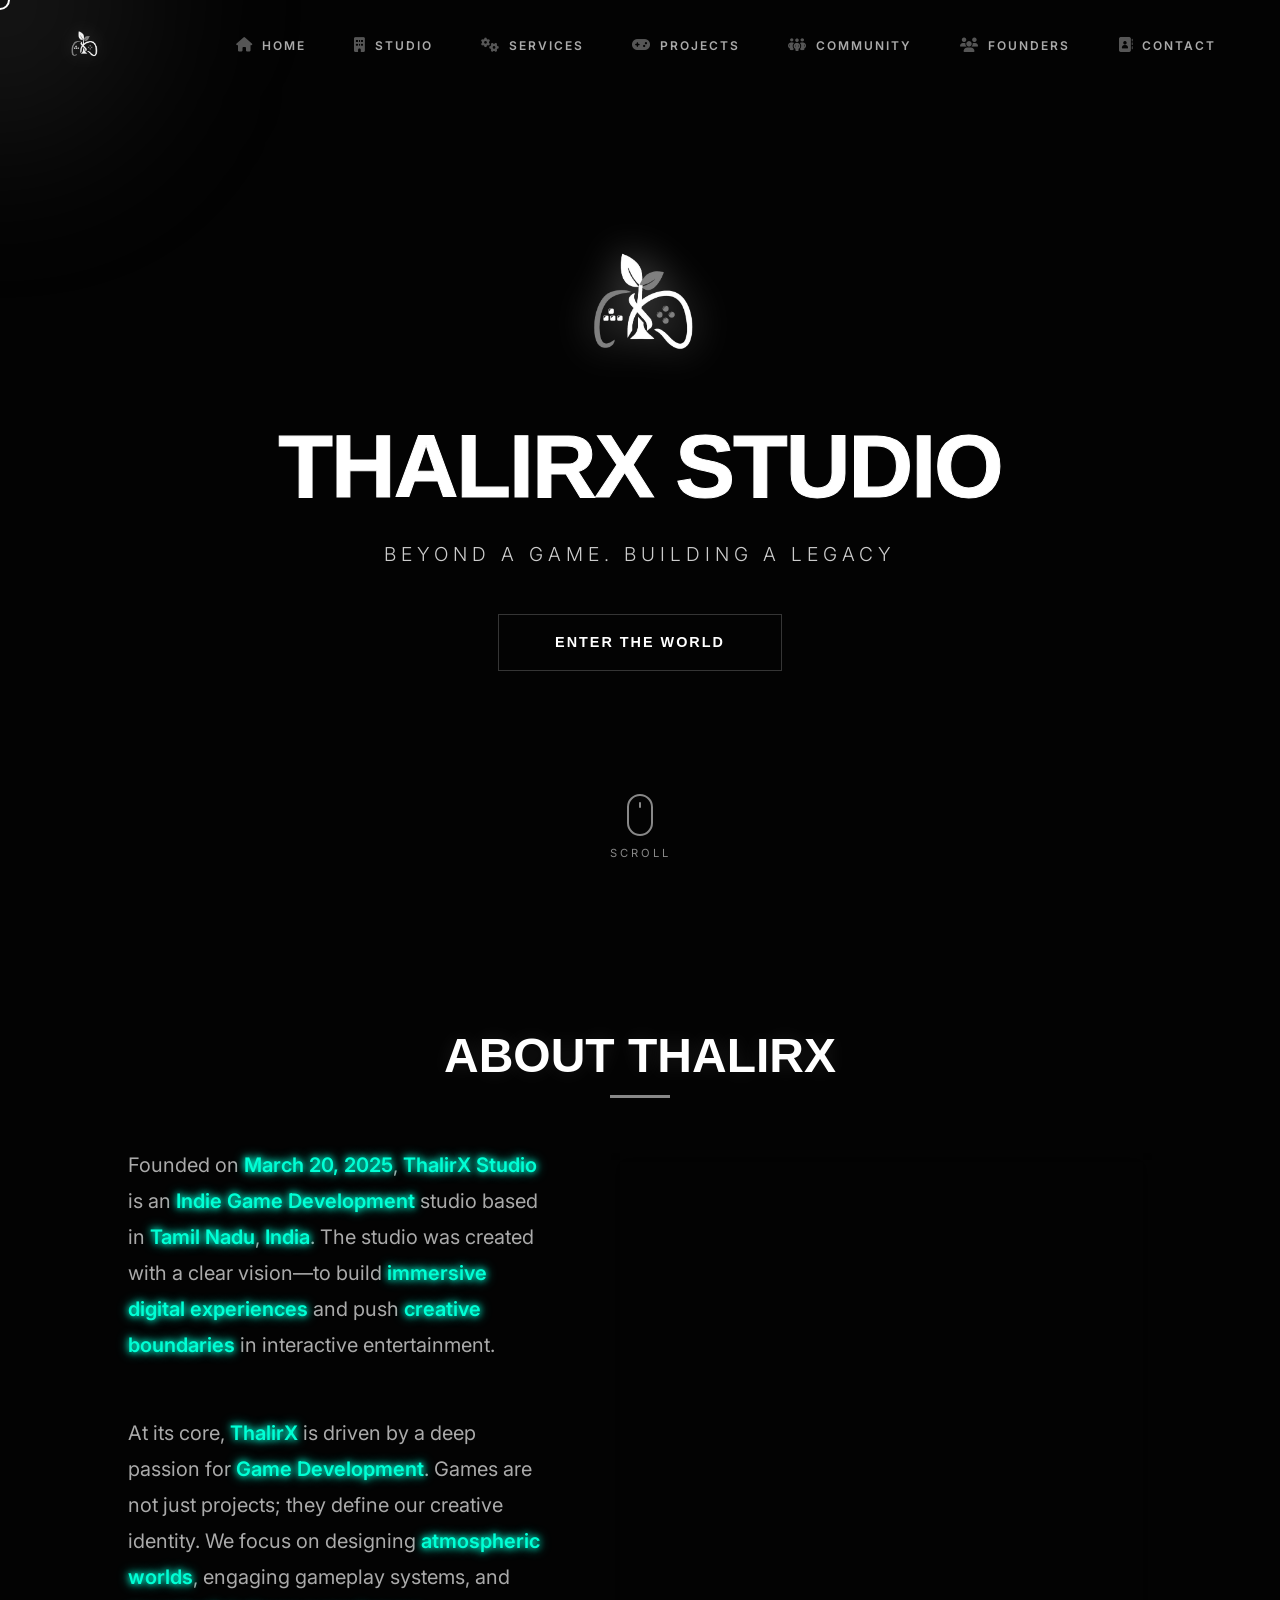
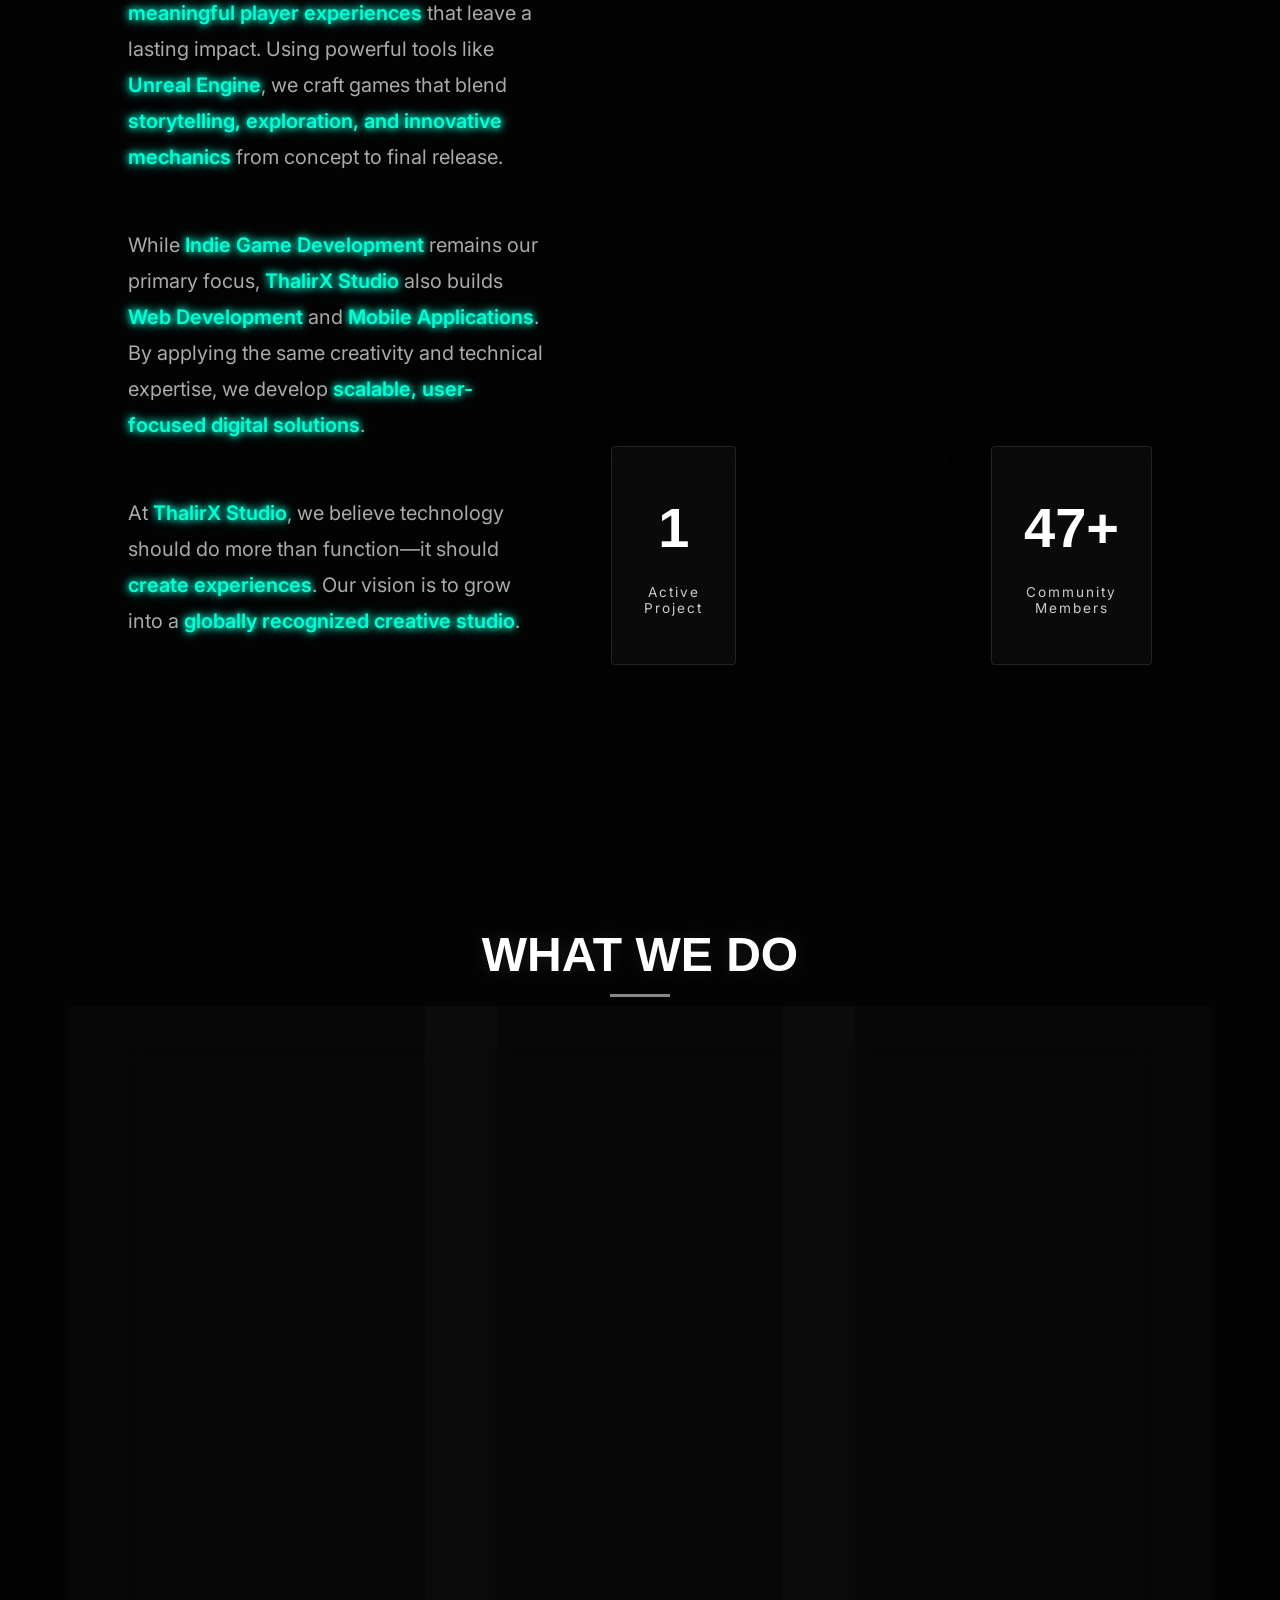
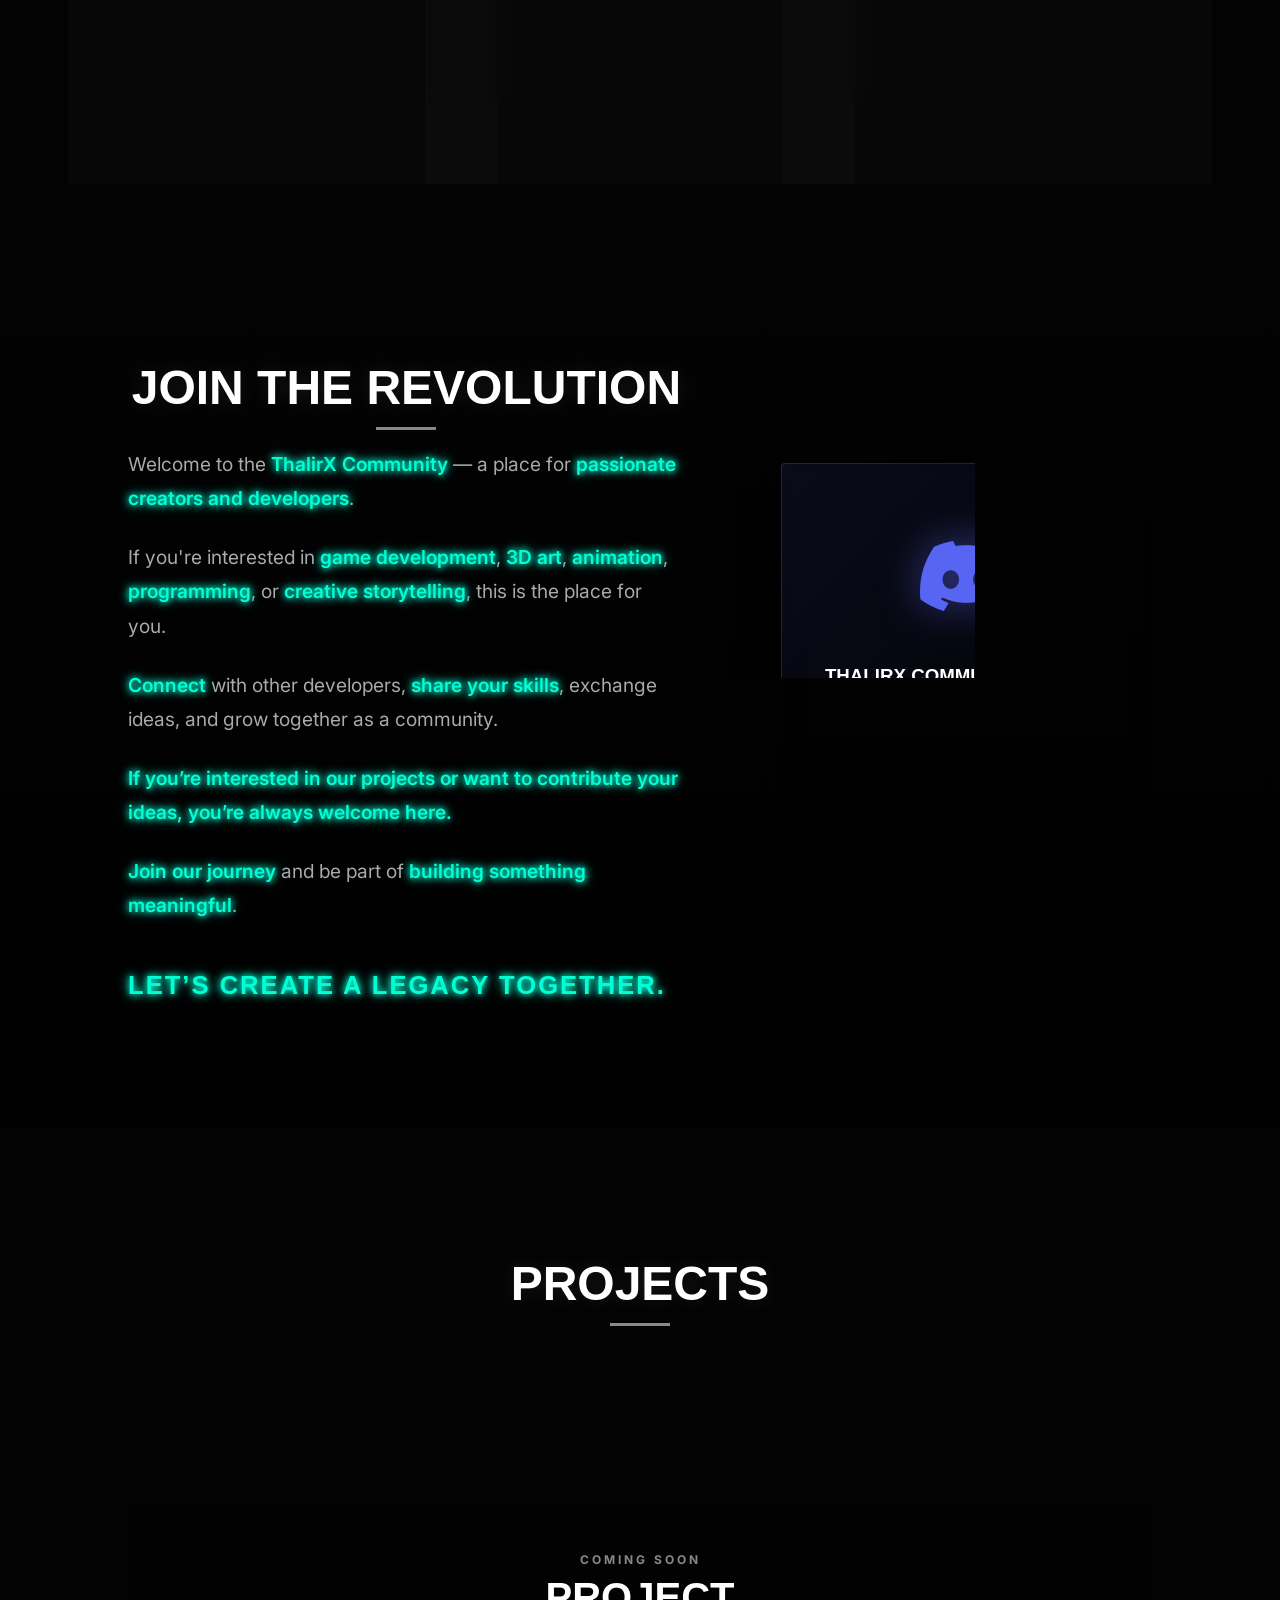
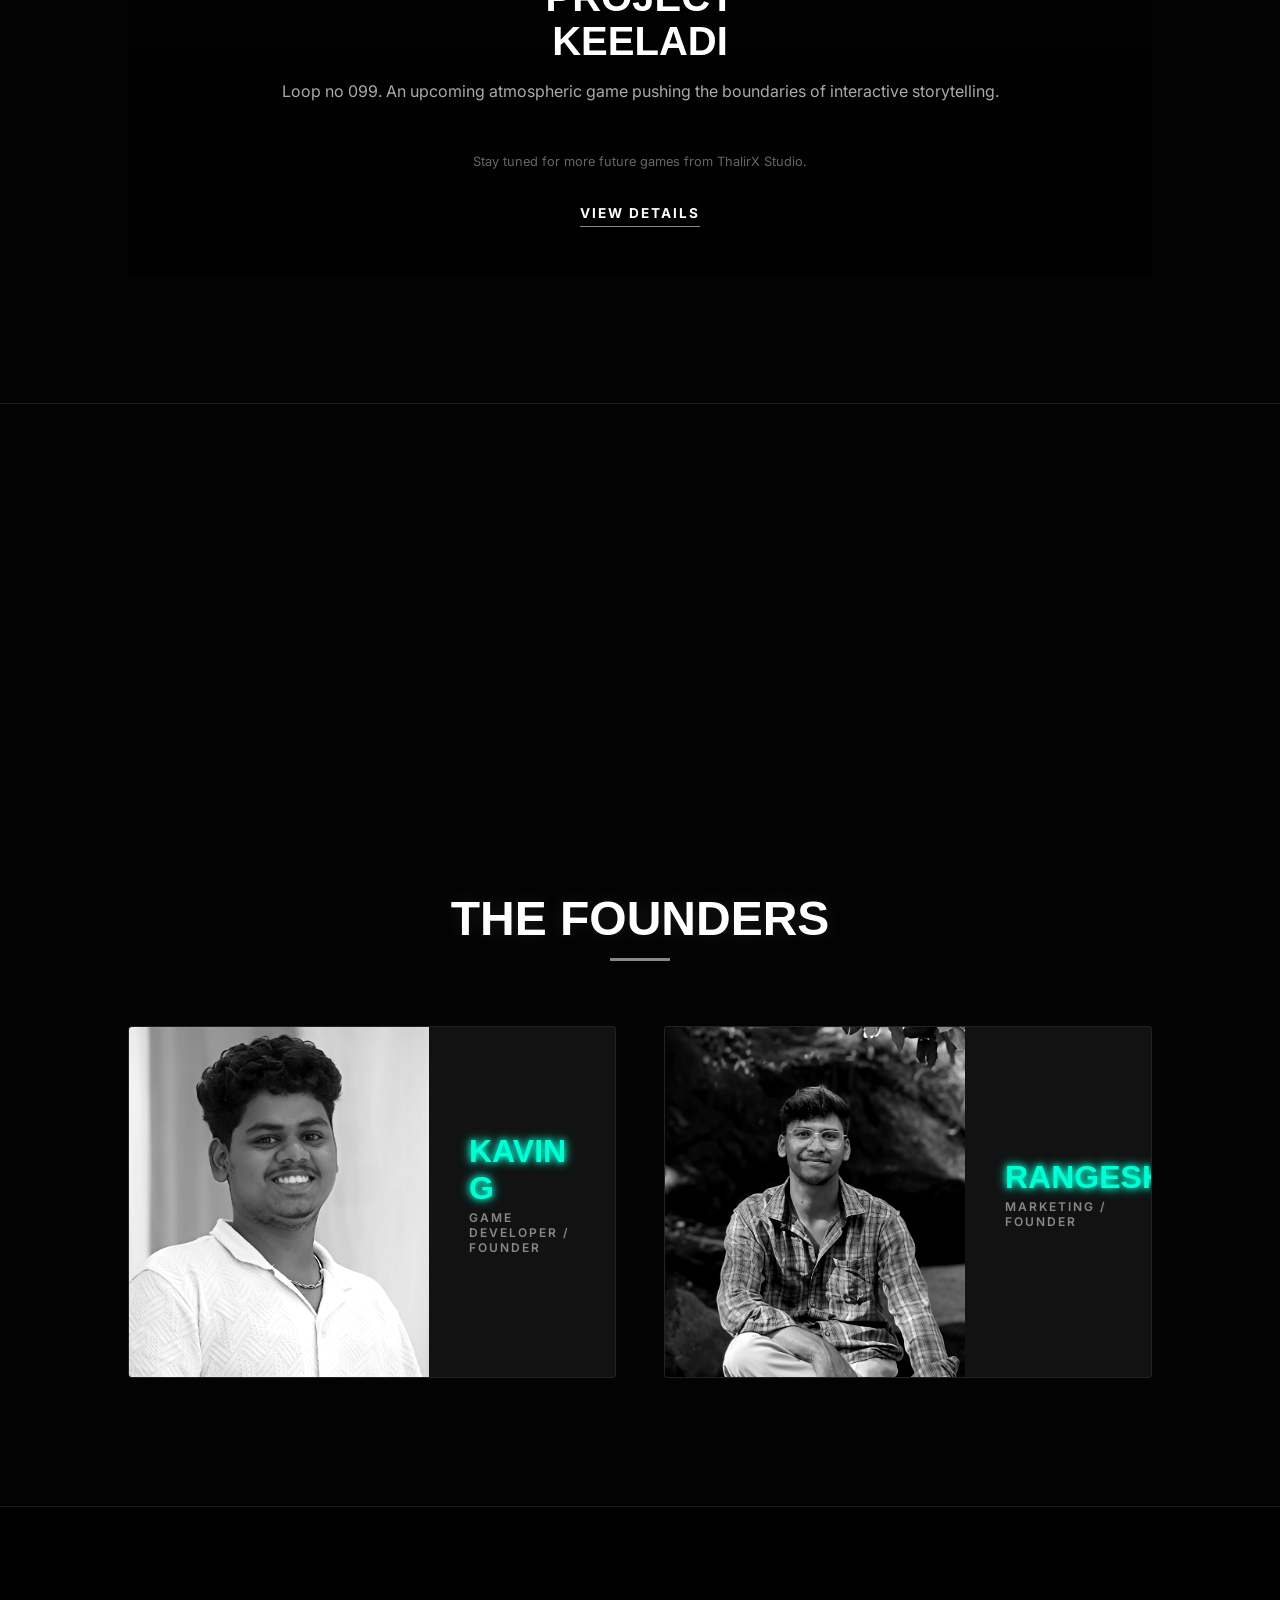
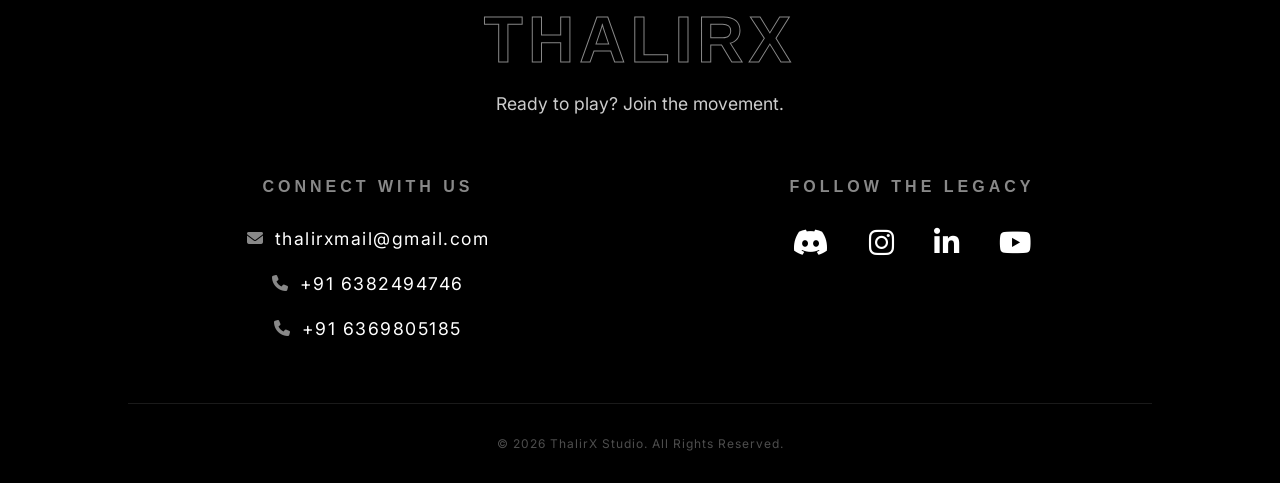
==== index.html @ 5cc1919a "Highlight founders' names with the new glow effect" ====
<!DOCTYPE html>
<html lang="en">

<head>
    <meta charset="UTF-8">
    <meta name="viewport" content="width=device-width, initial-scale=1.0">
    <title>ThalirX Studio – Indie Game Development & Creative Tech Studio</title>
    <meta name="description"
        content="ThalirX Studio is an indie game development studio creating immersive games, apps and web experiences. Started in 2025.">
    <meta name="keywords" content="ThalirX Studio, Indie Game Development, Game Development in India, Unreal Engine Developer, atmospheric games, web development, mobile app development, ThalirX community, Kavin G, Rangesh">
    <link rel="canonical" href="https://thalirx.com/">

    <!-- Open Graph / Facebook -->
    <meta property="og:type" content="website">
    <meta property="og:url" content="https://thalirx.com/">
    <meta property="og:title" content="ThalirX Studio – Indie Game Development & Creative Tech Studio">
    <meta property="og:description" content="Beyond a game. Building a legacy. Explore immersive digital experiences and atmospheric worlds crafted by ThalirX Studio.">
    <meta property="og:image" content="https://thalirx.com/assets/logo.png">

    <!-- Twitter -->
    <meta property="twitter:card" content="summary_large_image">
    <meta property="twitter:url" content="https://thalirx.com/">
    <meta property="twitter:title" content="ThalirX Studio – Indie Game Development & Creative Tech Studio">
    <meta property="twitter:description" content="Beyond a game. Building a legacy. Explore immersive digital experiences and atmospheric worlds crafted by ThalirX Studio.">
    <meta property="twitter:image" content="https://thalirx.com/assets/logo.png">

    <!-- Structured Data -->
    <script type="application/ld+json">
    {
      "@context": "https://schema.org",
      "@type": "Organization",
      "name": "ThalirX Studio",
      "url": "https://thalirx.com/",
      "logo": "https://thalirx.com/assets/logo.png",
      "foundingDate": "2025-03-20",
      "founders": [
        {
          "@type": "Person",
          "name": "Kavin G"
        },
        {
          "@type": "Person",
          "name": "Rangesh"
        }
      ],
      "contactPoint": {
        "@type": "ContactPoint",
        "telephone": "+91 6382494746",
        "contactType": "customer support",
        "email": "thalirxmail@gmail.com"
      },
      "sameAs": [
        "https://www.instagram.com/thalirx_studio",
        "https://www.linkedin.com/company/thalirx-studio/",
        "https://youtube.com/@thalirx_studio"
      ]
    }
    </script>

    <link rel="stylesheet" href="style.css">
    <!-- Google Fonts for Rockstar vibe -->
    <link
        href="https://fonts.googleapis.com/css2?family=Syncopate:wght@400;700&family=Inter:wght@300;400;600;800&display=swap"
        rel="stylesheet">
    <!-- FontAwesome for Social Media Icons -->
    <link rel="stylesheet" href="https://cdnjs.cloudflare.com/ajax/libs/font-awesome/6.5.1/css/all.min.css">
</head>

<body>
    <div id="preloader">
        <div class="preloader-logo-container">
            <img src="assets/logo.png" alt="ThalirX Logo" class="preloader-logo">
        </div>
    </div>
    <div id="cursor"></div>
    <div id="cursor-blur"></div>
    <div class="scroll-progress-bar"></div>
    <button id="backToTop" title="Go to top"><i class="fa-solid fa-arrow-up"></i></button>

    <nav class="navbar">
        <a href="#home" class="logo-link">
            <div class="logo">
                <img src="assets/logo.png" alt="ThalirX Studio Logo" class="nav-logo" loading="lazy" decoding="async"
                    onerror="this.style.display='none'; this.nextElementSibling.style.display='block';">
                <span style="display:none;" class="logo-text">THALIRX</span>
            </div>
        </a>
        <div class="nav-toggle" id="navToggle" role="button" aria-label="Toggle Navigation Menu">
            <span></span>
            <span></span>
            <span></span>
        </div>
    </nav>
    <ul class="nav-links">
        <li><a href="#home"><i class="fa-solid fa-house"></i><span>Home</span></a></li>
        <li><a href="#about"><i class="fa-solid fa-building"></i><span>Studio</span></a></li>
        <li><a href="#services"><i class="fa-solid fa-gears"></i><span>Services</span></a></li>
        <li><a href="#projects"><i class="fa-solid fa-gamepad"></i><span>Projects</span></a></li>
        <li><a href="#community"><i class="fa-solid fa-people-group"></i><span>Community</span></a></li>
        <li><a href="#founders"><i class="fa-solid fa-users"></i><span>Founders</span></a></li>
        <li><a href="#contact"><i class="fa-solid fa-address-book"></i><span>Contact</span></a></li>
    </ul>

    <section id="home" class="hero">
        <!-- Optional Background Video Overlay -->
        <video autoplay loop muted playsinline class="hero-bg-video">
            <source src="https://assets.codepen.io/3364143/7btrrd.mp4" type="video/mp4">
        </video>
        <div class="hero-overlay"></div>
        <div class="hero-content">
            <!-- Large Hero Logo -->
            <img src="assets/logo.png" alt="ThalirX Logo" class="hero-brand-logo" onerror="this.style.display='none';"
                loading="lazy" decoding="async">
            <div class="hero-title-wrapper">
                <h1 class="hero-title" data-text="THALIRX STUDIO">THALIRX STUDIO</h1>
            </div>
            <p class="hero-subtitle">BEYOND A GAME. BUILDING A LEGACY</p>
            <a href="#about" class="btn-primary">ENTER THE WORLD</a>
        </div>
        <div class="scroll-indicator">
            <div class="mouse">
                <div class="wheel"></div>
            </div>
            <p>SCROLL</p>
        </div>
    </section>

    <section id="about" class="about">
        <div class="container">
            <h2 class="section-title">ABOUT THALIRX</h2>
            <div class="about-grid">
                <div class="about-text">
                    <p>Founded on <span class="highlight">March 20, 2025</span>, <span class="highlight">ThalirX Studio</span> is an <span class="highlight">Indie Game Development</span> studio based in <span class="highlight">Tamil Nadu</span>, <span class="highlight">India</span>. The studio was created with a clear vision—to build <span class="highlight">immersive digital experiences</span> and push <span class="highlight">creative boundaries</span> in interactive entertainment.</p>
                    <br>
                    <p>At its core, <span class="highlight">ThalirX</span> is driven by a deep passion for <span class="highlight">Game Development</span>. Games are not just projects; they define our creative identity. We focus on designing <span class="highlight">atmospheric worlds</span>, engaging gameplay systems, and <span class="highlight">meaningful player experiences</span> that leave a lasting impact. Using powerful tools like <span class="highlight">Unreal Engine</span>, we craft games that blend <span class="highlight">storytelling, exploration, and innovative mechanics</span> from concept to final release.</p>
                    <br>
                    <p>While <span class="highlight">Indie Game Development</span> remains our primary focus, <span class="highlight">ThalirX Studio</span> also builds <span class="highlight">Web Development</span> and <span class="highlight">Mobile Applications</span>. By applying the same creativity and technical expertise, we develop <span class="highlight">scalable, user-focused digital solutions</span>.</p>
                    <br>
                    <p>At <span class="highlight">ThalirX Studio</span>, we believe technology should do more than function—it should <span class="highlight">create experiences</span>. Our vision is to grow into a <span class="highlight">globally recognized creative studio</span>.</p>
                </div>
                <div class="about-visual">
                    <div class="glass-panel vision-mission-stack" data-tilt>
                        <div class="stat vision-stat">
                            <h3>OUR VISION</h3>
                            <p>To grow ThalirX into a recognized creative brand in the global gaming and technology
                                industry, while continuing to experiment, innovate, and build new digital worlds.</p>
                        </div>

                        <div class="divider-line"></div>

                        <div class="stat vision-stat">
                            <h3>OUR MISSION</h3>
                            <p>To combine creativity, design, and engineering to build products that people can interact
                                with, explore, and remember.</p>
                        </div>

                        <div class="divider-line"></div>

                        <div class="stat counter-stat">
                            <div class="counter-container" data-target="2" id="clientCounter"></div>
                            <span class="stat-label">CLIENTS</span>
                        </div>
                    </div>
                    <div class="stats-grid">
                        <div class="stat-item glass-panel" data-tilt>
                            <span class="stat-static-value">1</span>
                            <span class="stat-label">Active Project</span>
                        </div>
                        <div class="stat-item glass-panel" data-tilt>
                            <span class="stat-static-value">2025</span>
                            <span class="stat-label">Est. Year</span>
                        </div>
                        <div class="stat-item glass-panel" data-tilt>
                            <span class="stat-static-value">47+</span>
                            <span class="stat-label">Community Members</span>
                        </div>
                    </div>
                </div>
    </section>

    <section id="services" class="services">
        <div class="container">
            <h2 class="section-title">WHAT WE DO</h2>
            <div class="services-grid">

                <div class="service-card glass-panel" data-tilt>
                    <div class="service-icon">
                        <svg width="40" height="40" viewBox="0 0 24 24" fill="none" stroke="currentColor"
                            stroke-width="1.5" stroke-linecap="round" stroke-linejoin="round">
                            <rect x="2" y="6" width="20" height="12" rx="2" />
                            <path d="M6 12h4" />
                            <path d="M8 10v4" />
                            <path d="M15 11h.01" />
                            <path d="M18 13h.01" />
                        </svg>
                    </div>
                    <h3><span class="highlight">Game Development</span></h3>
                    <span class="service-subtitle"><span class="highlight">Core Focus</span></span>
                    <p>We design and develop original games with strong atmosphere, storytelling, and immersive gameplay
                        experiences.</p>
                    <ul class="service-list">
                        <li>Game design and concept creation</li>
                        <li>3D asset development</li>
                        <li>Gameplay programming</li>
                        <li>Level design & environment creation</li>
                        <li>AI systems and mechanics</li>
                        <li>Puzzle & exploration-based systems</li>
                    </ul>
                </div>

                <div class="service-card glass-panel" data-tilt>
                    <div class="service-icon">
                        <svg width="40" height="40" viewBox="0 0 24 24" fill="none" stroke="currentColor"
                            stroke-width="1.5" stroke-linecap="round" stroke-linejoin="round">
                            <circle cx="12" cy="12" r="10" />
                            <path
                                d="M12 2a15.3 15.3 0 0 1 4 10 15.3 15.3 0 0 1-4 10 15.3 15.3 0 0 1-4-10 15.3 15.3 0 0 1 4-10z" />
                            <path d="M2 12h20" />
                        </svg>
                    </div>
                    <h3><span class="highlight">Web Development</span></h3>
                    <p>We design and develop modern, scalable websites for individuals, startups, and businesses.</p>
                    <ul class="service-list">
                        <li>Business websites</li>
                        <li>Portfolio websites</li>
                        <li>Custom web applications</li>
                        <li>Backend development & APIs</li>
                    </ul>
                </div>

                <div class="service-card glass-panel" data-tilt>
                    <div class="service-icon">
                        <svg width="40" height="40" viewBox="0 0 24 24" fill="none" stroke="currentColor"
                            stroke-width="1.5" stroke-linecap="round" stroke-linejoin="round">
                            <rect x="5" y="2" width="14" height="20" rx="2" ry="2" />
                            <path d="M12 18h.01" />
                        </svg>
                    </div>
                    <h3><span class="highlight">Mobile App Development</span></h3>
                    <p>We create functional and user-friendly mobile applications for different platforms.</p>
                    <ul class="service-list">
                        <li>Android & mobile app development</li>
                        <li>UI/UX focused app design</li>
                        <li>Backend integration & APIs</li>
                    </ul>
                </div>

            </div>
        </div>
    </section>

    <section id="community" class="community">
        <div class="container">
            <div class="community-grid">
                <div class="community-content">
                    <h2 class="section-title" style="margin-bottom: 2rem;">JOIN THE REVOLUTION</h2>
                    <p class="community-text">
                        Welcome to the <span class="highlight">ThalirX Community</span> — a place for <span
                            class="highlight">passionate creators and developers</span>.
                    </p>
                    <p class="community-text">
                        If you're interested in <span class="highlight">game development</span>, <span
                            class="highlight">3D art</span>, <span class="highlight">animation</span>, <span
                            class="highlight">programming</span>, or <span class="highlight">creative
                            storytelling</span>, this is the place for you.
                    </p>
                    <p class="community-text">
                        <span class="highlight">Connect</span> with other developers, <span
                            class="highlight">share your skills</span>, exchange ideas, and grow together as a
                        community.
                    </p>
                    <p class="community-text">
                        <span class="highlight">If you’re interested in our projects or want to contribute your
                            ideas, you’re always welcome here.</span>
                    </p>
                    <p class="community-text">
                        <span class="highlight">Join our journey</span> and be part of <span
                            class="highlight">building something meaningful</span>.
                    </p>
                    <h3 class="community-slogan"><span class="highlight">Let’s create a legacy together.</span>
                    </h3>
                </div>
                <div class="community-action">
                    <div class="discord-card glass-panel" data-tilt>
                        <div class="discord-logo">
                            <i class="fab fa-discord"></i>
                        </div>
                        <h3>THALIRX COMMUNITY SERVER</h3>
                        <p>Real-time collaboration, feedback, and support.</p>
                        <a href="https://discord.gg/AvM7FXssgN" target="_blank" class="btn-primary">JOIN DISCORD</a>
                    </div>
                </div>
            </div>
        </div>
    </section>

    <section id="projects" class="projects">
        <div class="container">
            <h2 class="section-title">PROJECTS</h2>
            <!-- Note: using placeholder images styled to look like dark, atmospheric games -->
            <div class="projects-grid">

                <div class="project-card">
                    <div class="project-image" style="background-image: url('assets/project1/firstlook .jpg');">
                    </div>
                    <div class="project-content">
                        <span class="project-category">COMING SOON</span>
                        <h3>PROJECT <br>KEELADI</h3>
                        <p>Loop no 099. An upcoming atmospheric game pushing the boundaries of interactive storytelling.
                        </p>
                        <p class="future-games" style="font-size: 0.8rem; margin-top: 1rem; opacity: 0.6;">Stay tuned for more future games from ThalirX Studio.</p>
                        <a href="project1.html" class="project-link">VIEW DETAILS</a>
                    </div>
                </div>

            </div>
        </div>
    </section>

    <!-- Retro Green Break -->
    <div class="retro-banner"></div>

    <section id="founders" class="founders">
        <h2 class="section-title">THE FOUNDERS</h2>
        <div class="founders-grid">
            <div class="founder-card" data-tilt>
                <!-- Kavin G Image placeholder -->
                <div class="founder-image kavin-img"></div>
                <div class="founder-info-container">
                    <div class="founder-info">
                        <h3><span class="highlight">KAVIN G</span></h3>
                        <span class="role">GAME DEVELOPER / FOUNDER</span>
                        <p>The mastermind behind the mechanics. Forging worlds, architecting systems, and breathing life
                            into the unimaginable.</p>
                    </div>
                </div>
            </div>
            <div class="founder-card" data-tilt>
                <!-- Rangesh Image placeholder -->
                <div class="founder-image rangesh-img"></div>
                <div class="founder-info-container">
                    <div class="founder-info">
                        <h3><span class="highlight">RANGESH</span></h3>
                        <span class="role">MARKETING / FOUNDER</span>
                        <p>The visionary lead for design. Crafting stunning visuals, conceptualizing game art, and
                            defining
                            the
                            studio's aesthetic identity.</p>
                    </div>
                </div>
            </div>
        </div>
    </section>

    <footer id="contact">
        <div class="footer-content">
            <h2 class="footer-logo">THALIRX</h2>
            <p>Ready to play? Join the movement.</p>

            <div class="footer-grid">
                <div class="contact-section">
                    <h3>CONNECT WITH US</h3>
                    <div class="contact-info">
                        <a href="mailto:thalirxmail@gmail.com" class="contact-link">
                            <i class="fas fa-envelope"></i> thalirxmail@gmail.com
                        </a>
                        <a href="tel:6382494746" class="contact-link">
                            <i class="fas fa-phone"></i> +91 6382494746
                        </a>
                        <a href="tel:6369805185" class="contact-link">
                            <i class="fas fa-phone"></i> +91 6369805185
                        </a>
                    </div>
                </div>

                <div class="social-section">
                    <h3>FOLLOW THE LEGACY</h3>
                    <div class="social-links">
                        <a href="https://discord.gg/AvM7FXssgN" target="_blank" aria-label="Join our Discord community">
                            <i class="fab fa-discord"></i>
                        </a>
                        <a href="https://www.instagram.com/thalirx_studio?igsh=MWVpcnJwZ3Nvdnl0ZQ==" target="_blank"
                            aria-label="Follow us on Instagram">
                            <i class="fab fa-instagram"></i>
                        </a>
                        <a href="https://www.linkedin.com/company/thalirx-studio/" target="_blank"
                            aria-label="Follow us on LinkedIn">
                            <i class="fab fa-linkedin-in"></i>
                        </a>
                        <a href="https://youtube.com/@thalirx_studio?si=Ac5JHFkjdhfQUKjt" target="_blank"
                            aria-label="Subscribe to our YouTube channel">
                            <i class="fab fa-youtube"></i>
                        </a>
                    </div>
                </div>
            </div>
        </div>
        <div class="footer-bottom">
            <p>&copy; 2026 ThalirX Studio. All Rights Reserved.</p>
        </div>
    </footer>

    <script src="script.js"></script>
</body>

</html>
---- style.css ----
/* Preloader Styles */
#preloader {
    position: fixed;
    top: 0;
    left: 0;
    width: 100%;
    height: 100%;
    background-color: #000;
    display: flex;
    justify-content: center;
    align-items: center;
    z-index: 100000;
    transition: opacity 0.8s ease, visibility 0.8s ease;
}

#preloader.fade-out {
    opacity: 0;
    visibility: hidden;
}

/* Scroll Progress Bar */
.scroll-progress-bar {
    position: fixed;
    top: 0;
    left: 0;
    width: 0%;
    height: 3px;
    background: linear-gradient(to right, var(--text-primary), #fff);
    z-index: 100001;
    box-shadow: 0 0 10px rgba(255, 255, 255, 0.5);
    transition: width 0.1s ease-out;
}

.preloader-logo-container {
    width: 150px;
    height: 150px;
    display: flex;
    justify-content: center;
    align-items: center;
    position: relative;
}

.preloader-logo {
    width: 100%;
    height: auto;
    animation: rotateLogo 3s linear infinite;
    filter: drop-shadow(0 0 20px rgba(255, 255, 255, 0.2));
}

@keyframes rotateLogo {
    from {
        transform: rotate(0deg);
    }
    to {
        transform: rotate(360deg);
    }
}

:root {
    /* Color Palette from ThalirX Logo (Black, White, Gray) */
    --bg-color: #030303;
    --text-primary: #ffffff;
    --text-secondary: #aaaaaa;
    --accent: #888888;
    --accent-light: #cccccc;
    --navbar-bg: rgba(3, 3, 3, 0.85);
    --card-bg: rgba(255, 255, 255, 0.03);
    --border-color: rgba(255, 255, 255, 0.1);
}

* {
    margin: 0;
    padding: 0;
    box-sizing: border-box;
}

html {
    scroll-behavior: smooth;
}

/* Custom Cursor */
#cursor {
    position: fixed;
    width: 20px;
    height: 20px;
    background-color: transparent;
    border: 2px solid var(--text-primary);
    border-radius: 50%;
    transform: translate(-50%, -50%);
    pointer-events: none;
    z-index: 9999;
    transition: width 0.2s, height 0.2s, background-color 0.2s, border 0.2s;
    display: none; /* Hide by default, show only for mouse */
}

#cursor-blur {
    position: fixed;
    width: 300px;
    height: 300px;
    background-color: rgba(136, 136, 136, 0.15); /* Gray blur based on logo */
    border-radius: 50%;
    transform: translate(-50%, -50%);
    pointer-events: none;
    z-index: 9998;
    filter: blur(80px);
    display: none; /* Hide by default, show only for mouse */
}

@media (hover: hover) and (pointer: fine) {
    #cursor, #cursor-blur {
        display: block;
    }
    * {
        cursor: none;
    }
}


body {
    font-family: 'Inter', sans-serif;
    background-color: var(--bg-color);
    color: var(--text-primary);
    overflow-x: hidden;
}

h1, h2, h3, .logo-text, .footer-logo, .btn-primary {
    font-family: 'Syncopate', sans-serif;
    text-transform: uppercase;
}

/* Navbar */
.navbar {
    position: fixed;
    top: 0;
    width: 100%;
    height: 90px;
    padding: 0 4rem;
    display: flex;
    justify-content: space-between;
    align-items: center;
    background: transparent;
    z-index: 1000;
    transition: all 0.4s cubic-bezier(0.16, 1, 0.3, 1);
}

.navbar.scrolled {
    height: 70px;
    background: rgba(3, 3, 3, 0.8);
    backdrop-filter: blur(20px);
    border-bottom: 1px solid rgba(255, 255, 255, 0.05);
}

.logo {
    display: flex;
    align-items: center;
    z-index: 1001;
}

.logo img.nav-logo {
    height: 40px;
    filter: drop-shadow(0 0 10px rgba(255,255,255,0.2));
    transition: all 0.4s ease;
}

.navbar.scrolled .logo img.nav-logo {
    height: 32px;
}

.nav-links {
    display: flex;
    align-items: center;
    list-style: none;
    gap: 3rem;
    position: fixed;
    top: 0;
    right: 4rem;
    height: 90px;
    z-index: 1001;
    transition: all 0.4s cubic-bezier(0.16, 1, 0.3, 1);
}

.navbar.scrolled ~ .nav-links {
    height: 70px;
}

.nav-links a {
    color: var(--text-secondary);
    text-decoration: none;
    font-size: 0.75rem;
    font-weight: 600;
    letter-spacing: 2px;
    text-transform: uppercase;
    position: relative;
    padding: 10px 0;
    transition: all 0.3s ease;
    display: flex;
    align-items: center;
    gap: 8px;
}

.nav-links a i {
    font-size: 0.9rem;
    opacity: 0.5;
    transition: all 0.3s ease;
}

.nav-links a span {
    position: relative;
}

.nav-links a::after {
    content: '';
    position: absolute;
    bottom: 0;
    left: 0;
    width: 0%;
    height: 1px;
    background: var(--text-primary);
    transition: width 0.4s cubic-bezier(0.16, 1, 0.3, 1);
}

.nav-links a:hover {
    color: var(--text-primary);
}

.nav-links a:hover i {
    opacity: 1;
    transform: translateY(-1px);
}

.nav-links a:hover::after {
    width: 100%;
}

/* Nav Toggle (Burger) */
.nav-toggle {
    display: none;
    flex-direction: column;
    justify-content: space-between;
    width: 30px;
    height: 21px;
    cursor: pointer;
    z-index: 2001;
}

.nav-toggle span {
    display: block;
    width: 100%;
    height: 2px;
    background-color: var(--text-primary);
    border-radius: 2px;
    transition: all 0.3s cubic-bezier(0.16, 1, 0.3, 1);
}

.nav-toggle.active span:nth-child(1) {
    transform: translateY(9.5px) rotate(45deg);
}

.nav-toggle.active span:nth-child(2) {
    opacity: 0;
}

.nav-toggle.active span:nth-child(3) {
    transform: translateY(-9.5px) rotate(-45deg);
}

/* Hero Section */
.hero {
    height: 100vh;
    display: flex;
    flex-direction: column;
    justify-content: center;
    align-items: center;
    position: relative;
    overflow: hidden;
}

.hero-bg-video {
    position: absolute;
    top: 50%;
    left: 50%;
    min-width: 100%;
    min-height: 100%;
    width: auto;
    height: auto;
    z-index: -2;
    transform: translateX(-50%) translateY(-50%);
    opacity: 0.15;
    filter: grayscale(100%) contrast(1.2);
}

.hero-overlay {
    position: absolute;
    top: 0;
    left: 0;
    width: 100%;
    height: 100%;
    background: radial-gradient(circle at center, rgba(3,3,3,0.4) 0%, rgba(3,3,3,0.9) 100%);
    z-index: -1;
}

.hero-content {
    text-align: center;
    z-index: 10;
    display: flex;
    flex-direction: column;
    align-items: center;
}

.hero-brand-logo {
    width: 150px;
    margin-bottom: 2rem;
    opacity: 0;
    transform: translateY(20px);
    animation: fadeUp 1s ease forwards 0.5s;
    filter: drop-shadow(0px 0px 20px rgba(255,255,255,0.4));
    mix-blend-mode: screen;
}

.hero-title {
    font-size: 7vw;
    font-weight: 700;
    letter-spacing: -2px;
    color: transparent;
    -webkit-text-stroke: 1px var(--text-primary);
    position: relative;
    opacity: 0;
    transform: translateY(20px);
    animation: fadeUp 1s ease forwards 0.8s;
    white-space: nowrap;
}

.hero-title::before {
    content: attr(data-text);
    position: absolute;
    left: 0;
    top: 0;
    width: 0;
    height: 100%;
    color: var(--text-primary);
    -webkit-text-stroke: 0px transparent;
    overflow: hidden;
    animation: fillText 2s ease forwards 1.5s;
    white-space: nowrap;
}

.hero-subtitle {
    font-size: 1.2rem;
    font-weight: 300;
    letter-spacing: 5px;
    margin: 1.5rem 0 3rem;
    color: var(--accent-light);
    opacity: 0;
    transform: translateY(20px);
    animation: fadeUp 1s ease forwards 1.1s;
}

.btn-primary {
    display: inline-block;
    padding: 1.2rem 3.5rem;
    border: 1px solid rgba(255,255,255,0.2);
    color: var(--text-primary);
    background: transparent;
    text-decoration: none;
    font-weight: 700;
    font-size: 0.9rem;
    letter-spacing: 2px;
    position: relative;
    overflow: hidden;
    transition: all 0.3s;
    opacity: 0;
    transform: translateY(20px);
    animation: fadeUp 1s ease forwards 1.4s;
    backdrop-filter: blur(5px);
}

.btn-primary::before {
    content: '';
    position: absolute;
    top: 0; left: -100%;
    width: 100%; height: 100%;
    background: var(--text-primary);
    transition: left 0.4s ease;
    z-index: -1;
}

.btn-primary:hover {
    color: var(--bg-color);
    border-color: var(--text-primary);
}

.btn-primary:hover::before {
    left: 0;
}

/* Scroll indicator */
.scroll-indicator {
    position: absolute;
    bottom: 40px;
    left: 0;
    width: 100%;
    display: flex;
    flex-direction: column;
    align-items: center;
    opacity: 0;
    animation: fadeUp 1s ease forwards 2s;
}

.scroll-indicator p {
    font-size: 0.7rem;
    letter-spacing: 3px;
    color: var(--accent);
    margin-top: 10px;
}

.mouse {
    width: 26px;
    height: 42px;
    border: 2px solid var(--accent);
    border-radius: 15px;
    position: relative;
}

.wheel {
    width: 2px;
    height: 6px;
    background: var(--accent);
    border-radius: 2px;
    position: absolute;
    top: 6px;
    left: 50%;
    transform: translateX(-50%);
    animation: scroll 1.5s infinite;
}

/* Sections */
section {
    padding: 8rem 10%;
}

.section-title {
    font-size: 3rem;
    margin-bottom: 4rem;
    text-align: center;
    color: var(--text-primary);
    position: relative;
    text-shadow: 0 0 20px rgba(255,255,255,0.1);
}

.section-title::after {
    content: '';
    position: absolute;
    bottom: -15px;
    left: 50%;
    transform: translateX(-50%);
    width: 60px;
    height: 3px;
    background: var(--accent);
}

.community-section::before {
    content: '';
    position: absolute;
    top: 50%;
    left: 50%;
    transform: translate(-50%, -50%);
    width: 100%;
    height: 100%;
    background: url('assets/noise.png');
    opacity: 0.05;
    pointer-events: none;
    z-index: 1;
}

/* About Section */
.about-grid {
    display: grid;
    grid-template-columns: 1fr 1fr;
    gap: 4rem;
    align-items: center;
}

.about-text p {
    font-size: 1.25rem;
    line-height: 1.8;
    color: var(--text-secondary);
    margin-bottom: 2rem;
}

.highlight-glow, .highlight {
  color: #00ffd5;
  font-weight: 600;
  text-shadow: 0 0 6px #00ffd5, 0 0 12px #00ffd5;
  position: relative;
  transition: all 0.3s ease;
}

.highlight::after {
  content: "";
  position: absolute;
  left: 0;
  bottom: -2px;
  width: 100%;
  height: 2px;
  background: #00ffd5;
  box-shadow: 0 0 8px #00ffd5, 0 0 16px #00ffd5;
  transform: scaleX(0);
  transform-origin: left;
  transition: transform 0.3s ease;
}

.highlight:hover::after {
  transform: scaleX(1);
}

.glass-panel {
    background: var(--card-bg);
    border: 1px solid var(--border-color);
    padding: 4rem 2rem;
    border-radius: 4px;
    backdrop-filter: blur(10px);
    display: flex;
    justify-content: space-around;
    box-shadow: 0 20px 40px rgba(0,0,0,0.5);
    transition: transform 0.4s ease, border-color 0.4s;
    background: linear-gradient(135deg, rgba(255,255,255,0.05), rgba(255,255,255,0.01));
}

.glass-panel:hover {
    transform: translateY(-10px);
    border-color: rgba(255,255,255,0.2);
}

/* Vision Mission Stack Layout */
.vision-mission-stack {
    flex-direction: column;
    gap: 3rem;
    padding: 5rem 3rem;
    text-align: center;
    align-items: center;
}

.divider-line {
    width: 60%;
    height: 1px;
    background: linear-gradient(to right, transparent, rgba(255, 255, 255, 0.1), transparent);
    margin: 0.5rem 0;
}

.vision-stat h3 {
    margin-bottom: 1rem;
    font-size: 1.2rem;
    letter-spacing: 4px;
    color: var(--accent);
}

.vision-stat p {
    font-size: 1.1rem;
    line-height: 1.6;
    max-width: 600px;
    margin: 0 auto;
}

.stat {
    text-align: center;
    display: flex;
    flex-direction: column;
    gap: 0.5rem;
}

.stat-number {
    font-size: 4rem;
    font-family: 'Syncopate', sans-serif;
    font-weight: 700;
    color: var(--text-primary);
}

.stat-label {
    font-size: 0.85rem;
    letter-spacing: 2px;
    color: var(--accent-light);
}

/* Founders Section */
.founders-grid {
    display: grid;
    grid-template-columns: repeat(auto-fit, minmax(350px, 1fr));
    gap: 3rem;
    margin-top: 5rem;
}

.founder-card {
    background: var(--card-bg);
    border: 1px solid var(--border-color);
    border-radius: 4px;
    overflow: hidden;
    position: relative;
    transition: transform 0.3s ease, box-shadow 0.3s ease;
    transform-style: preserve-3d;
    display: flex;
    align-items: stretch; /* Make both columns equal in height */
}

.founder-card:hover {
    box-shadow: 0 15px 40px rgba(0,0,0,0.8);
    border-color: rgba(255,255,255,0.2);
}

.founder-image {
    height: 350px;
    width: 300px; /* Fixed width for the image */
    min-width: 300px;
    background-size: cover;
    background-repeat: no-repeat;
    background-position: center top;
    filter: grayscale(100%) contrast(1.2);
    transition: filter 0.5s ease, transform 0.5s ease;
}

.founder-card:hover .founder-image {
    filter: grayscale(20%) contrast(1.1);
    transform: scale(1.02);
}

.kavin-img {
    background-image: url('assets/KAVING.jpeg');
}

.rangesh-img {
    background-image: url('assets/RANGESH.jpeg');
}

.founder-info-container {
    padding: 2.5rem;
    display: flex;
    flex-direction: column;
    justify-content: center;
    background: var(--card-bg); /* Use card background so it sits cleanly to the right */
    flex-grow: 1; /* Take up remaining horizontal space */
}

.founder-info h3 {
    font-size: 2rem;
    margin-bottom: 0.2rem;
    color: var(--text-primary);
    text-shadow: 0 0 10px rgba(255, 255, 255, 0.5), 0 0 20px rgba(255, 255, 255, 0.3);
}

.founder-info .role {
    display: inline-block;
    font-size: 0.75rem;
    color: var(--accent);
    letter-spacing: 2px;
    margin-bottom: 1rem;
    font-weight: 600;
}

.founder-info p {
    color: var(--text-secondary);
    line-height: 1.6;
    font-size: 0.95rem;
    opacity: 0;
    transform: translateX(-20px);
    transition: all 0.4s ease;
    height: 0;
    overflow: hidden;
}

.founder-card:hover .founder-info p {
    opacity: 1;
    transform: translateX(0);
    height: auto;
    margin-top: 1rem;
}

/* Footer */
footer {
    background: #000000;
    padding: 6rem 10% 2rem;
    border-top: 1px solid var(--border-color);
    text-align: center;
}

.footer-logo {
    font-size: 4rem;
    margin-bottom: 1rem;
    color: transparent;
    -webkit-text-stroke: 1px var(--accent);
    letter-spacing: 5px;
}

footer p {
    color: var(--accent-light);
    margin-bottom: 3rem;
    font-size: 1.1rem;
}

.contact-info {
    display: flex;
    flex-direction: column;
    gap: 1.5rem;
    margin-top: 1rem;
}

.contact-link {
    color: var(--text-primary);
    text-decoration: none;
    font-size: 1.1rem;
    font-weight: 400;
    letter-spacing: 1.5px;
    transition: all 0.3s ease;
    display: flex;
    align-items: center;
    justify-content: center;
    gap: 10px;
}

.contact-link i {
    color: var(--accent);
    font-size: 1rem;
}

.contact-link:hover {
    color: var(--text-primary);
    transform: translateY(-2px);
    text-shadow: 0 0 10px rgba(255,255,255,0.5);
}

.contact-link:hover i {
    color: #ffffff;
}

.footer-grid {
    display: grid;
    grid-template-columns: 1fr 1fr;
    gap: 4rem;
    margin-top: 4rem;
    margin-bottom: 4rem;
    max-width: 1200px;
    margin-left: auto;
    margin-right: auto;
}

.contact-section h3, .social-section h3 {
    font-size: 1rem;
    letter-spacing: 4px;
    color: var(--accent);
    margin-bottom: 2rem;
}

.social-links {
    display: flex;
    justify-content: center;
    gap: 2.5rem;
}

.social-links a {
    color: var(--text-primary);
    text-decoration: none;
    font-size: 1.8rem;
    transition: all 0.4s cubic-bezier(0.175, 0.885, 0.32, 1.275);
    display: flex;
    align-items: center;
    justify-content: center;
}

.social-links a:hover {
    color: #ffffff;
    transform: translateY(-8px) scale(1.2);
    text-shadow: 0 0 20px rgba(255,255,255,0.8);
}

.footer-bottom {
    border-top: 1px solid var(--border-color);
    padding-top: 2rem;
}

.footer-bottom p {
    font-size: 0.75rem;
    margin-bottom: 0;
    color: rgba(255,255,255,0.3);
    letter-spacing: 1px;
}

/* Keyframes */
@keyframes fadeUp {
    to { opacity: 1; transform: translateY(0); }
}

@keyframes fillText {
    to { width: 100%; }
}

@keyframes scroll {
    0% { top: 6px; opacity: 1; }
    100% { top: 20px; opacity: 0; }
}

/* ==========================================================================
   GLOBAL COUNTER SYSTEM (MUST CLIP DIGITS EVERYWHERE)
   ========================================================================== */
.counter-container, #employeeCounter, #clientCounter {
    display: flex;
    justify-content: center;
    align-items: center;
    font-family: 'Syncopate', sans-serif;
    font-weight: 700;
    overflow: hidden !important;
    gap: 0 !important; /* Ensure digits are close together */
}

/* Default Desktop Sizes */
.counter-container {
    font-size: 5rem;
    height: 6rem;
}

.digit-column, .digit, .plus-symbol {
    height: 6rem;
    line-height: 6rem;
    transition: transform 2s cubic-bezier(0.16, 1, 0.3, 1);
    margin: 0 !important;
    padding: 0 !important;
}

/* Specific Project Page Sizing */
#employeeCounter {
    height: 3rem;
    font-size: 3rem;
}

#employeeCounter .digit-column,
#employeeCounter .digit {
    height: 3rem;
    line-height: 3rem;
}

/* ==========================================================================
   DESKTOP SECTIONS (Above 768px)
   ========================================================================== */

/* About Section */
.about-grid {
    display: grid;
    grid-template-columns: 1fr 1fr;
    gap: 4rem;
    align-items: center;
}

.about-text p {
    font-size: 1.25rem;
    line-height: 1.8;
}

.about-visual {
    display: flex;
    flex-direction: column;
    gap: 2rem;
}

/* Services Section */
.services-grid {
    display: grid;
    grid-template-columns: repeat(auto-fit, minmax(300px, 1fr));
    gap: 3rem;
    margin-top: 3rem;
}

.service-card {
    display: flex;
    flex-direction: column;
    padding: 3rem 2.5rem;
    background: rgba(255, 255, 255, 0.02);
    border: 1px solid var(--border-color);
    transition: all 0.3s ease;
}

.service-icon {
    font-size: 3rem;
    margin-bottom: 1.5rem;
}

.service-card h3 {
    font-size: 1.5rem;
    margin-bottom: 0.5rem;
}

.service-subtitle {
    color: var(--accent);
    font-size: 0.8rem;
    letter-spacing: 2px;
    font-weight: 700;
    text-transform: uppercase;
    margin-bottom: 1rem;
    display: block;
}

.service-card p {
    color: var(--text-secondary);
    line-height: 1.6;
    margin-bottom: 1.5rem;
}

.service-list {
    list-style: none;
    margin-top: auto;
}

.service-list li {
    color: var(--text-secondary);
    font-size: 0.9rem;
    margin-bottom: 0.8rem;
    position: relative;
    padding-left: 1.5rem;
}

.service-list li::before {
    content: '→';
    position: absolute;
    left: 0;
    color: var(--accent);
}

/* Projects Section */
.projects-grid {
    display: grid;
    grid-template-columns: 1fr;
    gap: 4rem;
    margin-top: 3rem;
}

.project-card {
    position: relative;
    border-radius: 4px;
    overflow: hidden;
    height: 500px;
}

.project-image {
    position: absolute;
    inset: 0;
    background-size: cover;
    background-position: center;
    filter: grayscale(80%) brightness(0.6);
    transition: all 0.6s ease;
}

.project-card:hover .project-image {
    transform: scale(1.05);
    filter: grayscale(20%) brightness(0.8);
}

.project-content {
    position: absolute;
    bottom: 0; left: 0; width: 100%;
    padding: 3rem;
    background: linear-gradient(to top, rgba(0,0,0,0.9), transparent);
    display: flex;
    flex-direction: column;
    align-items: center;
    text-align: center;
}

.project-category {
    font-size: 0.75rem;
    color: var(--accent);
    letter-spacing: 3px;
    margin-bottom: 0.5rem;
    font-weight: 700;
}

.project-card h3 {
    font-size: 2.5rem;
    font-family: 'Syncopate', sans-serif;
    line-height: 1.1;
    margin-bottom: 1rem;
    color: var(--text-primary);
}

.project-card p {
    color: var(--text-secondary);
    line-height: 1.6;
    margin: 0 auto 2rem;
    max-width: 80%;
}

.project-link {
    color: var(--text-primary);
    text-decoration: none;
    font-size: 0.85rem;
    letter-spacing: 2px;
    font-weight: 700;
    border-bottom: 1px solid var(--accent);
    align-self: center;
    padding-bottom: 5px;
    transition: color 0.3s, border-color 0.3s;
}

.project-link:hover {
    color: var(--accent-light);
    border-color: var(--text-primary);
}

/* Culture / Philosophy Section */
.culture {
    padding: 0;
    margin-top: 5rem;
    margin-bottom: 5rem;
}

.culture-banner {
    height: 50vh;
    display: flex;
    align-items: center;
    justify-content: center;
    background: fixed url('https://images.unsplash.com/photo-1550745165-9bc0b252726f?q=80&w=2070&auto=format&fit=crop') center/cover;
    position: relative;
}

.culture-banner::before {
    content: '';
    position: absolute;
    inset: 0;
    background: rgba(3, 3, 3, 0.85); /* Dark overlay */
}

.huge-text {
    position: relative;
    font-size: 8vw;
    font-family: 'Syncopate', sans-serif;
    color: transparent;
    -webkit-text-stroke: 1px rgba(255,255,255,0.2);
    z-index: 10;
    white-space: nowrap;
}

.culture-text-area {
    padding: 8rem 0;
    text-align: center;
    max-width: 800px;
    margin: 0 auto;
}

.subsection-title {
    font-size: 1.5rem;
    letter-spacing: 5px;
    color: var(--text-primary);
    margin-bottom: 2rem;
}

.culture-text-area p {
    font-size: 1.25rem;
    color: var(--text-secondary);
    line-height: 1.8;
}

/* Retro Banner Section */
.retro-banner {
    height: 40vh;
    width: 100%;
    /* Green matrix code terminal style image */
    background: fixed url('https://images.unsplash.com/photo-1526374965328-7f61d4dc18c5?q=80&w=2070&auto=format&fit=crop') center/cover;
    position: relative;
    border-top: 1px solid var(--border-color);
}

/* Community Section */
.community {
    padding: 8rem 10%;
    background: linear-gradient(to bottom, #030303, #000);
}

.community-grid {
    display: grid;
    grid-template-columns: 1.2fr 0.8fr;
    gap: 6rem;
    align-items: center;
}

.community-text {
    font-size: 1.2rem;
    line-height: 1.8;
    color: var(--text-secondary);
    margin-bottom: 1.5rem;
}

.community-slogan {
    font-size: 1.6rem;
    margin-top: 3rem;
    color: var(--text-primary);
    letter-spacing: 2px;
}

.discord-card {
    text-align: center;
    padding: 4rem 2rem;
    display: flex;
    flex-direction: column;
    align-items: center;
    gap: 1.5rem;
    background: linear-gradient(135deg, rgba(88, 101, 242, 0.1), rgba(0, 0, 0, 0.4));
    border: 1px solid rgba(88, 101, 242, 0.3);
}

.discord-card:hover {
    border-color: rgba(88, 101, 242, 0.6);
    box-shadow: 0 0 40px rgba(88, 101, 242, 0.2);
}

.discord-logo {
    font-size: 5rem;
    color: #5865F2;
    filter: drop-shadow(0 0 20px rgba(88, 101, 242, 0.5));
    margin-bottom: 1rem;
}

@media (max-width: 992px) {
    .community-grid {
        grid-template-columns: 1fr;
        gap: 4rem;
        text-align: center;
    }
    .community-content h2 {
        text-align: center !important;
    }
}

/* Project Detail Page Styles */
.project-detail-page {
    background: linear-gradient(rgba(0, 0, 0, 0.8), rgba(0, 0, 0, 0.9)),
                url('assets/project1/firstlook .jpg') fixed center/cover no-repeat;
}

.project-header {
    height: 60vh;
    display: flex;
    align-items: center;
    justify-content: center;
    text-align: center;
    background: radial-gradient(circle at center, rgba(3,3,3,0.2) 0%, rgba(0,0,0,1) 100%),
                url('assets/project1/firstlook .jpg') center/cover no-repeat;
    position: relative;
    margin-top: 0;
}

.project-title {
    font-size: 6rem;
    letter-spacing: 15px;
    margin-bottom: 1rem;
    text-shadow: 0 0 30px rgba(255,255,255,0.3);
}

.project-tagline {
    font-size: 1.5rem;
    letter-spacing: 5px;
    color: var(--accent);
}

.project-intro {
    padding: 6rem 10%;
}

.project-intro-grid {
    display: grid;
    grid-template-columns: 1fr 1.5fr;
    gap: 4rem;
    align-items: start;
}

.project-info-card {
    display: flex;
    flex-direction: column;
    gap: 2rem;
    padding: 3rem;
    text-align: left;
    justify-content: flex-start;
}

.project-info-card h2 {
    font-size: 1.5rem;
    letter-spacing: 3px;
    color: var(--accent);
}

.story-text {
    font-size: 1.3rem;
    line-height: 1.8;
    color: var(--text-primary);
}

.dev-status {
    border-top: 1px solid var(--border-color);
    padding-top: 2rem;
}

.status-label {
    display: block;
    font-size: 0.7rem;
    letter-spacing: 2px;
    color: var(--accent);
    margin-bottom: 1rem;
}

/* Global Counter Styles (For Desktop & Mobile) */
.counter-container, #employeeCounter {
    display: flex;
    justify-content: center;
    align-items: center;
    font-size: 5rem;
    height: 6rem;
    overflow: hidden; /* CRITICAL: Must be on everywhere to clip digits */
    font-family: 'Syncopate', sans-serif;
    font-weight: 700;
}

.digit-column, .digit, .plus-symbol {
    height: 6rem;
    line-height: 6rem;
    transition: transform 2s cubic-bezier(0.16, 1, 0.3, 1);
}

#employeeCounter {
    height: 4rem; /* Specific override if needed, but container must clip */
    font-size: 4rem;
}

#employeeCounter .digit-column, 
#employeeCounter .digit {
    height: 4rem;
    line-height: 4rem;
}

.featured-image-container {
    position: relative;
    border-radius: 4px;
    overflow: hidden;
    box-shadow: 0 30px 60px rgba(0,0,0,0.8);
    border: 1px solid var(--border-color);
}

.featured-image {
    width: 100%;
    height: auto;
    display: block;
    transition: transform 0.5s ease;
}

.featured-image-container:hover .featured-image {
    transform: scale(1.05);
}

.image-badge {
    position: absolute;
    top: 2rem;
    right: 2rem;
    background: var(--text-primary);
    color: #000;
    padding: 0.5rem 1rem;
    font-size: 0.7rem;
    font-weight: 800;
    letter-spacing: 2px;
    font-family: 'Syncopate', sans-serif;
}

.project-gallery {
    padding-bottom: 10rem;
}

.gallery-grid {
    display: grid;
    grid-template-columns: repeat(auto-fit, minmax(300px, 1fr));
    gap: 2rem;
}

.gallery-item {
    aspect-ratio: 16/9;
    overflow: hidden;
    border-radius: 4px;
    padding: 0;
    cursor: pointer;
}

.gallery-item img {
    width: 100%;
    height: 100%;
    object-fit: cover;
    transition: transform 0.5s ease, filter 0.5s ease;
    filter: grayscale(100%) brightness(0.7);
}

.gallery-item:hover img {
    transform: scale(1.1);
    filter: grayscale(0%) brightness(1);
}

.social-updates {
    margin-top: 2rem;
    border-top: 1px solid var(--border-color);
    padding-top: 2rem;
}

.social-updates p {
    font-size: 0.8rem;
    color: var(--accent);
    letter-spacing: 1px;
    margin-bottom: 1.5rem;
}

@media (max-width: 992px) {
    .project-intro-grid {
        grid-template-columns: 1fr;
    }
    .project-title {
        font-size: 4rem;
    }
}

@media (max-width: 768px) {
    .project-header {
        height: 40vh;
    }
    .project-title {
        font-size: 2.5rem;
        letter-spacing: 5px;
    }
    .project-intro {
        padding: 4rem 5%;
    }
    .project-info-card {
        padding: 2rem;
    }
    #employeeCounter {
        font-size: 3rem;
        height: 3rem;
    }
    #employeeCounter .digit-column, #employeeCounter .digit {
        height: 3rem;
        line-height: 3rem;
        transition: transform 2s cubic-bezier(0.16, 1, 0.3, 1);
    }
}

/* Refined Project 1 Aesthetic */
.header-container {
    display: flex;
    flex-direction: column;
    align-items: center;
    justify-content: center;
}

/* Modal / Lightbox */
.modal {
    display: none;
    position: fixed;
    inset: 0;
    z-index: 10000;
    background: rgba(0,0,0,0.95);
    backdrop-filter: blur(10px);
}

.modal-content {
    margin: auto;
    display: block;
    max-width: 90%;
    max-height: 80vh;
    box-shadow: 0 0 50px rgba(255,255,255,0.1);
    border: 1px solid rgba(255,255,255,0.1);
    transition: transform 0.3s ease;
}

#modalCaption {
    margin: auto;
    display: block;
    width: 80%;
    max-width: 700px;
    text-align: center;
    color: var(--text-primary);
    padding: 20px 0;
    font-family: 'Syncopate', sans-serif;
    letter-spacing: 2px;
    font-size: 0.8rem;
}

.modal-close {
    position: absolute;
    top: 25px;
    right: 35px;
    font-size: 40px;
    color: #fff;
    font-weight: bold;
    cursor: pointer;
}

.modal-nav {
    position: absolute;
    top: 50%;
    transform: translateY(-50%);
    color: #fff;
    font-size: 60px;
    font-weight: bold;
    cursor: pointer;
    padding: 20px;
    opacity: 0.5;
    transition: 0.3s;
}

.modal-nav:hover { opacity: 1; }
.modal-nav.prev { left: 40px; }
.modal-nav.next { right: 40px; }

/* Enhanced Story & Quote */
.story-quote {
    font-size: 1.8rem;
    font-style: italic;
    color: #fff;
    margin: 3rem 0;
    text-align: center;
    padding: 2rem;
    border-left: 2px solid var(--accent);
    background: rgba(255,255,255,0.02);
}

.spotlight {
    position: relative;
    border: 1px solid rgba(255,255,255,0.1);
}

.spotlight::after {
    content: '';
    position: absolute;
    inset: 0;
    background: radial-gradient(circle at 50% 50%, transparent 40%, rgba(0,0,0,0.4) 100%);
    pointer-events: none;
}

/* Base Stats Grid */
.stats-grid {
    display: grid;
    grid-template-columns: repeat(3, 1fr);
    gap: 2rem;
    margin-top: 4rem;
}

.stat-item {
    display: flex;
    flex-direction: column;
    align-items: center;
    justify-content: center;
    text-align: center;
    padding: 3rem 2rem;
    transition: transform 0.4s ease, border-color 0.4s, box-shadow 0.4s;
    background: var(--card-bg);
    border: 1px solid var(--border-color);
    gap: 1rem;
}

.stat-item:hover {
    transform: translateY(-5px) scale(1.02);
    border-color: rgba(255,255,255,0.2);
    box-shadow: 0 15px 30px rgba(0,0,0,0.4);
}

.stat-number, .stat-static-value {
    display: block;
    font-size: 3.5rem;
    font-weight: bold;
    font-family: 'Syncopate', sans-serif;
    margin-bottom: 0.5rem;
}

/* Transitions */
body { opacity: 0; transition: opacity 1s ease; }
body.loaded { opacity: 1; }

#backToTop {
    display: none;
    position: fixed;
    bottom: 30px;
    right: 30px;
    width: 50px;
    height: 50px;
    background: rgba(255,255,255,0.05);
    backdrop-filter: blur(10px);
    border: 1px solid var(--border-color);
    border-radius: 50%;
    color: #fff;
    cursor: pointer;
    z-index: 999;
}

/* ==========================================================================
   UNIFIED MOBILE OVERRIDES (max-width: 768px)
   ========================================================================== */
@media (max-width: 768px) {
    /* Global Layout Fixes */
    body, html {
        overflow-x: hidden !important;
    }

    .section-title {
        font-size: 2.2rem !important; /* Slightly smaller globally for mobile */
    }

    .community .section-title {
        font-size: 1.8rem !important; /* Specific fix for LET'S CREATE A LEGACY TOGETHER */
    }

    .community-slogan {
        font-size: 1.2rem !important; /* Fix for JOIN THE REVOLUTION */
        letter-spacing: 1px !important;
    }

    .footer-logo {
        font-size: 2.5rem !important;
        letter-spacing: 5px !important;
    }

    section {
        padding: 5rem 1.5rem !important;
        overflow: hidden !important;
    }

    .container {
        padding: 0 !important;
        width: 100% !important;
        max-width: 100% !important;
        margin: 0 auto !important;
    }

    /* Fixed Navigation Reset */
    .navbar {
        height: 70px !important;
        padding: 0 1.5rem !important;
    }

    .nav-links {
        display: flex !important;
        flex-direction: column !important;
        position: fixed !important;
        top: 0 !important;
        left: 0 !important;
        width: 100% !important;
        height: 100vh !important;
        background: #030303 !important;
        justify-content: center !important;
        align-items: center !important;
        gap: 2.5rem !important;
        transform: translateY(-100%) !important;
        transition: transform 0.5s ease-in-out !important;
        opacity: 0 !important;
        visibility: hidden !important;
        z-index: 100000 !important;
    }

    .nav-toggle {
        display: flex !important;
        margin-top: 10px;
    }

    .nav-links.active {
        transform: translateY(0) !important;
        opacity: 1 !important;
        visibility: visible !important;
    }

    .nav-links a {
        font-size: 1.8rem !important;
        letter-spacing: 3px !important;
        color: #fff !important;
    }

    /* Counter Bug Fix (The "Giant Numbers" Fix) */
    .counter-container, #employeeCounter, #clientCounter {
        font-size: 3rem !important;
        height: 3.5rem !important;
        line-height: 3.5rem !important;
        overflow: hidden !important;
        display: flex !important;
        justify-content: center !important;
        width: 100% !important;
        margin: 0 auto !important;
        max-width: fit-content !important;
        gap: 0 !important; /* Remove space between digits */
    }

    .digit-column, .digit, .plus-symbol {
        height: 3.5rem !important;
        line-height: 3.5rem !important;
        font-size: 3rem !important;
        margin: 0 !important;
        padding: 0 !important;
        transition: transform 2s cubic-bezier(0.16, 1, 0.3, 1) !important;
    }

    /* Main Page Centering */
    .hero-title {
        font-size: 8.5vw !important; /* Scaled down to fit 14 chars on mobile */
        text-align: center !important;
        width: 100% !important;
        white-space: nowrap !important;
        line-height: 1.1 !important;
        letter-spacing: -2px !important; /* Tighter letter spacing to fit */
    }

    .about-grid, .services-grid, .projects-grid, .founders-grid, .footer-grid, .community-grid {
        grid-template-columns: 1fr !important;
        gap: 2rem !important;
        text-align: center !important;
    }

    .vision-mission-stack {
        flex-direction: column !important;
        gap: 2rem !important;
        padding: 3rem 2rem !important;
        text-align: center !important;
    }

    .founder-card {
        flex-direction: column !important;
        background: transparent !important;
        border: none !important;
        box-shadow: none !important;
    }

    .founder-image {
        height: 250px !important;
        width: 100% !important;
        background-position: center bottom !important;
    }

    /* Specific fix for Kavin's image on mobile to focus on the face */
    .founder-card:nth-child(1) .founder-image {
        background-position: center 15% !important;
    }

    .founder-info-container {
        padding: 1.5rem 0 !important;
        background: transparent !important;
    }

    .founder-info p {
        opacity: 1 !important;
        transform: translateY(0) !important;
        height: auto !important;
        margin-top: 1rem !important;
    }
    
    .footer-content {
        text-align: center !important;
    }

    .divider-line {
        width: 80% !important;
        height: 1px !important;
        background: rgba(255, 255, 255, 0.1) !important;
        margin: 1rem auto !important;
    }

    .service-card, .project-card, .footer-section, .community-content {
        align-items: center !important;
        text-align: center !important;
    }

    .service-list {
        text-align: left !important;
        display: table !important; /* Centers the whole block while keeping items left-aligned */
        margin: 1.5rem auto 0 !important;
        padding: 0 !important;
    }

    .service-list li {
        font-size: 0.8rem !important;
        padding-left: 1.2rem !important;
        margin-bottom: 0.6rem !important;
    }

    .contact-link {
        justify-content: center !important;
    }

    .social-links {
        justify-content: center !important;
    }

    /* Project Page Specifics */
    .project-header {
        height: 50vh !important;
        background: radial-gradient(circle at center, rgba(3,3,3,0.4) 0%, rgba(0,0,0,1) 100%), url('assets/project1/firstlook .jpg') center center/cover no-repeat !important;
        background-attachment: scroll !important;
    }

    .project-detail-page {
        background: #030303 !important;
    }

    .project-title {
        font-size: 2.5rem !important;
        letter-spacing: 5px !important;
    }

    .project-info-card {
        padding: 2.5rem 1.5rem !important;
        width: 100% !important;
    }

    .gallery-grid {
        grid-template-columns: 1fr !important;
    }

    .stats-grid {
        grid-template-columns: 1fr !important;
    }

    /* UI Fixes */
    .modal-nav { font-size: 40px !important; }
    .modal-nav.prev { left: 10px !important; }
    .modal-nav.next { right: 10px !important; }
    
    #backToTop {
        bottom: 20px !important;
        right: 20px !important;
    }
}
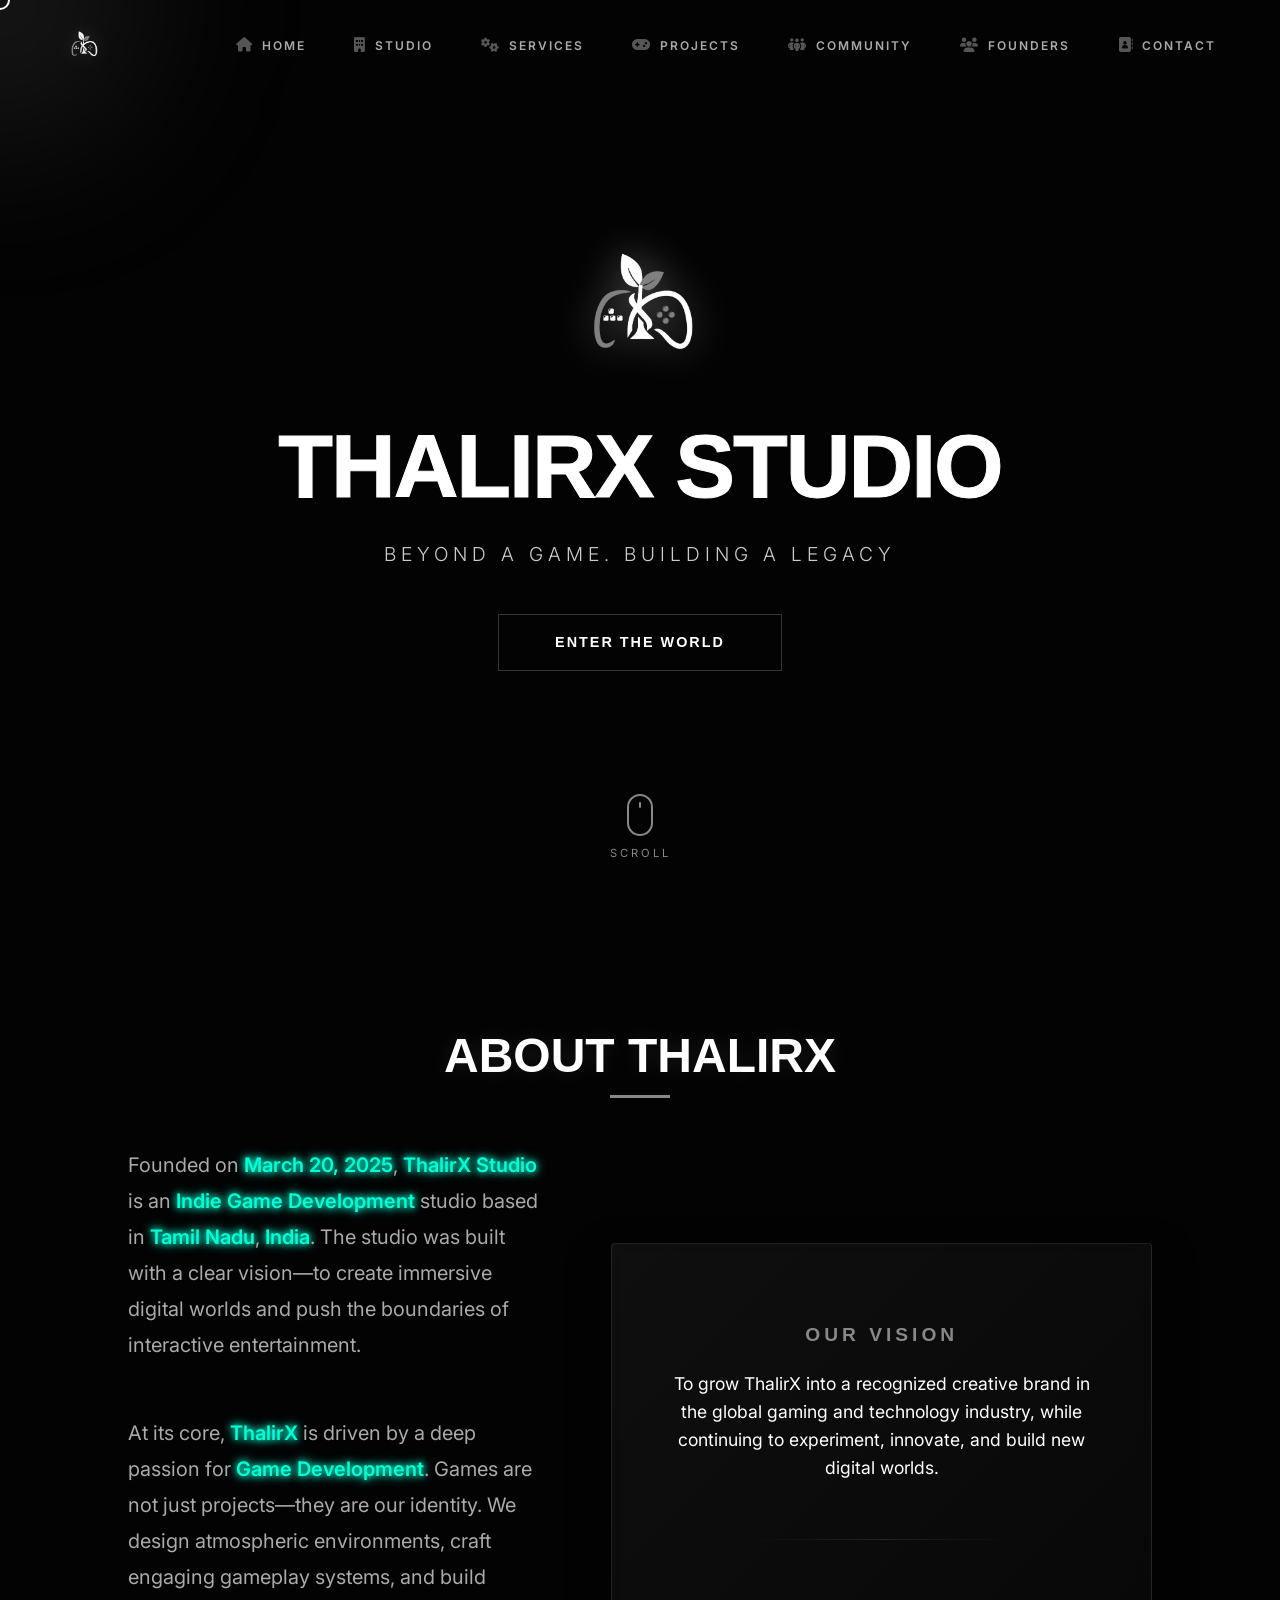
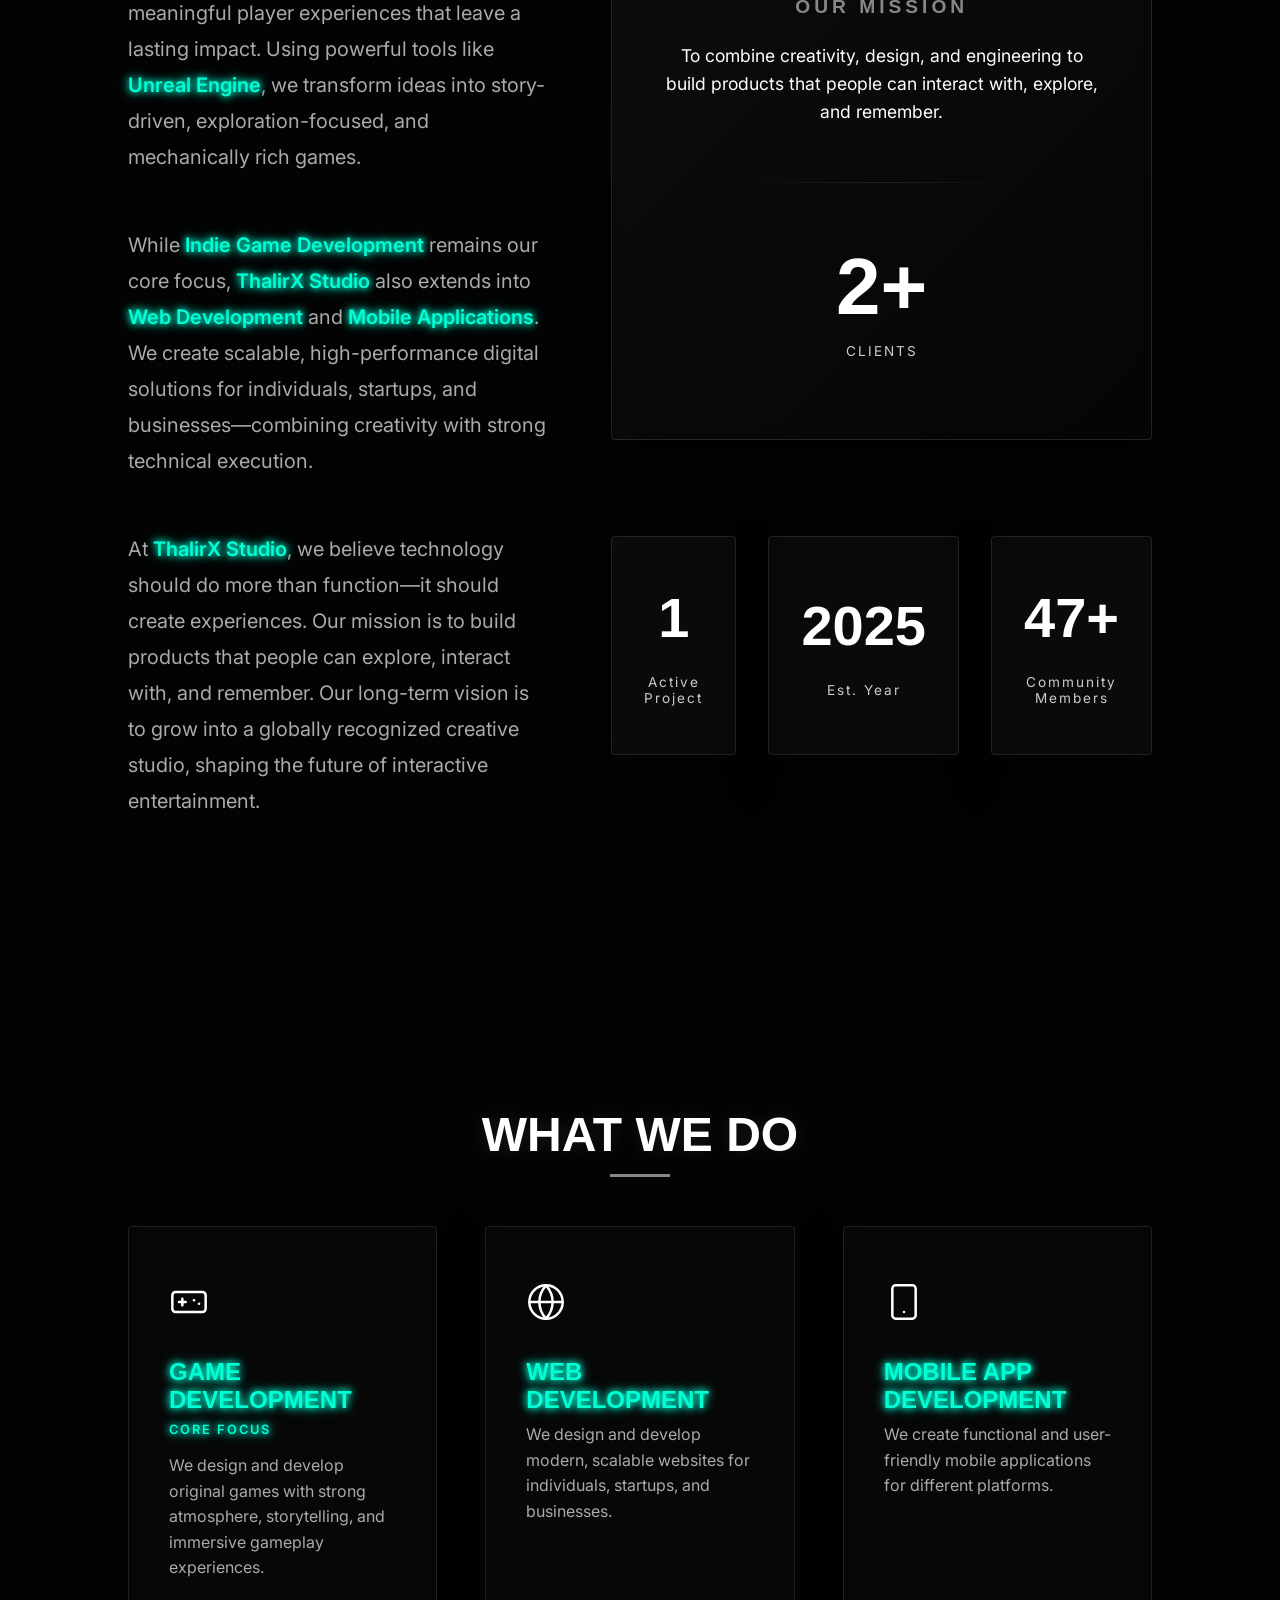
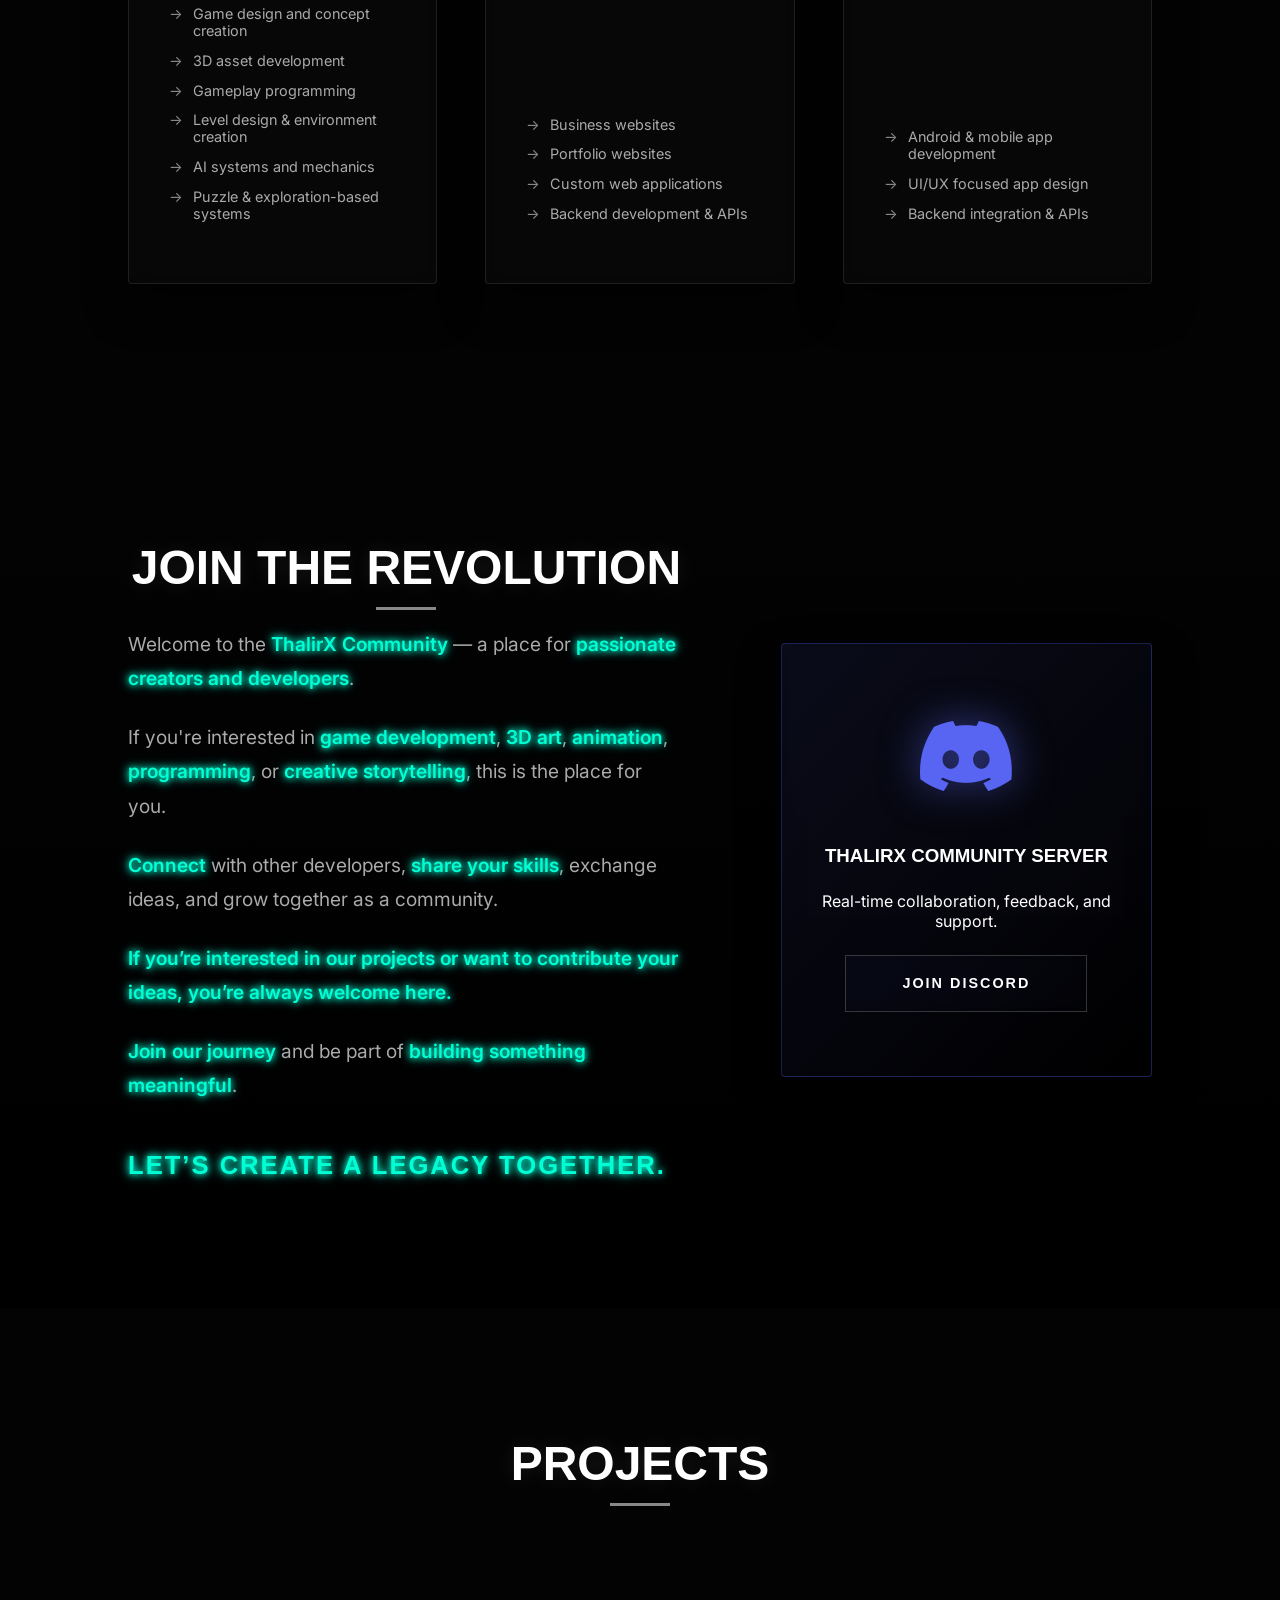
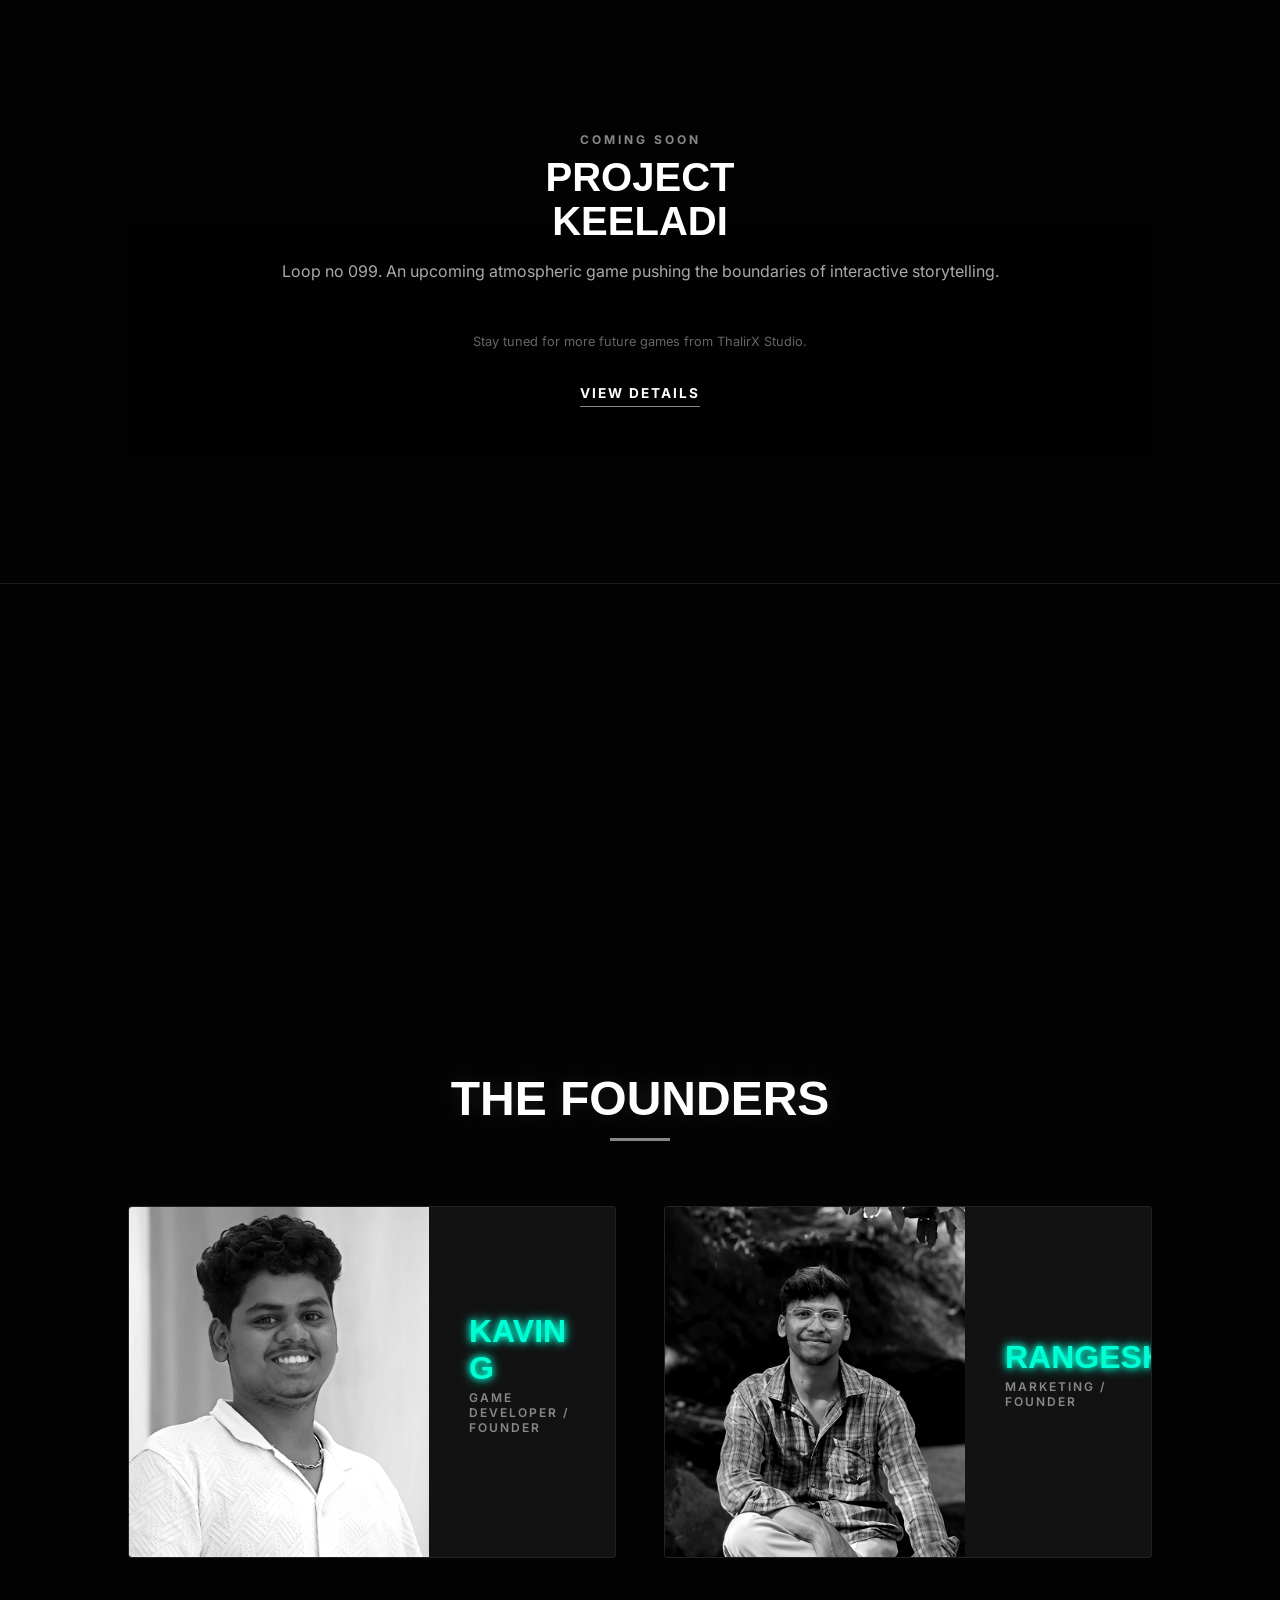
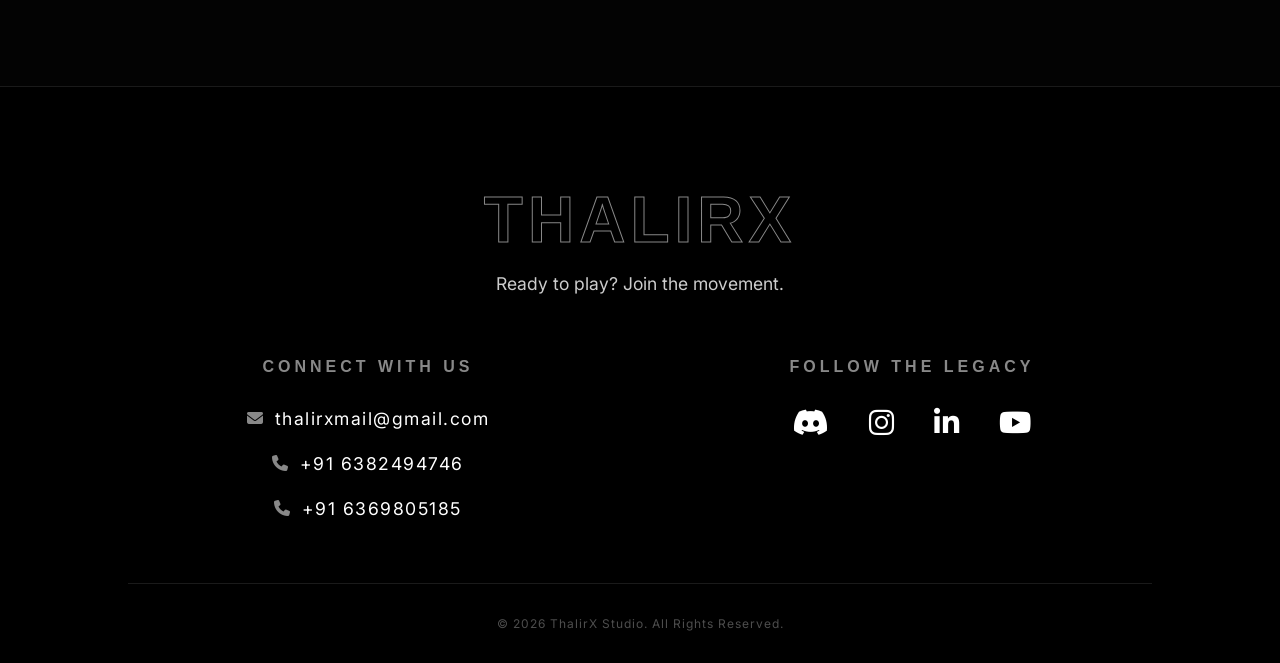
==== commit ea62ee96: "Refine About section text with improved phrasing and highlights" ====
--- a/index.html
+++ b/index.html
@@ -130,13 +130,37 @@
             <h2 class="section-title">ABOUT THALIRX</h2>
             <div class="about-grid">
                 <div class="about-text">
-                    <p>Founded on <span class="highlight">March 20, 2025</span>, <span class="highlight">ThalirX Studio</span> is an <span class="highlight">Indie Game Development</span> studio based in <span class="highlight">Tamil Nadu</span>, <span class="highlight">India</span>. The studio was created with a clear vision—to build <span class="highlight">immersive digital experiences</span> and push <span class="highlight">creative boundaries</span> in interactive entertainment.</p>
+                    <p>
+                        Founded on <span class="highlight">March 20, 2025</span>, 
+                        <span class="highlight">ThalirX Studio</span> is an 
+                        <span class="highlight">Indie Game Development</span> studio based in 
+                        <span class="highlight">Tamil Nadu</span>, 
+                        <span class="highlight">India</span>. 
+                        The studio was built with a clear vision—to create immersive digital worlds and push the boundaries of interactive entertainment.
+                    </p>
                     <br>
-                    <p>At its core, <span class="highlight">ThalirX</span> is driven by a deep passion for <span class="highlight">Game Development</span>. Games are not just projects; they define our creative identity. We focus on designing <span class="highlight">atmospheric worlds</span>, engaging gameplay systems, and <span class="highlight">meaningful player experiences</span> that leave a lasting impact. Using powerful tools like <span class="highlight">Unreal Engine</span>, we craft games that blend <span class="highlight">storytelling, exploration, and innovative mechanics</span> from concept to final release.</p>
+                    <p>
+                        At its core, <span class="highlight">ThalirX</span> is driven by a deep passion for 
+                        <span class="highlight">Game Development</span>. 
+                        Games are not just projects—they are our identity. 
+                        We design atmospheric environments, craft engaging gameplay systems, and build meaningful player experiences that leave a lasting impact. 
+                        Using powerful tools like <span class="highlight">Unreal Engine</span>, 
+                        we transform ideas into story-driven, exploration-focused, and mechanically rich games.
+                    </p>
                     <br>
-                    <p>While <span class="highlight">Indie Game Development</span> remains our primary focus, <span class="highlight">ThalirX Studio</span> also builds <span class="highlight">Web Development</span> and <span class="highlight">Mobile Applications</span>. By applying the same creativity and technical expertise, we develop <span class="highlight">scalable, user-focused digital solutions</span>.</p>
+                    <p>
+                        While <span class="highlight">Indie Game Development</span> remains our core focus, 
+                        <span class="highlight">ThalirX Studio</span> also extends into 
+                        <span class="highlight">Web Development</span> and 
+                        <span class="highlight">Mobile Applications</span>. 
+                        We create scalable, high-performance digital solutions for individuals, startups, and businesses—combining creativity with strong technical execution.
+                    </p>
                     <br>
-                    <p>At <span class="highlight">ThalirX Studio</span>, we believe technology should do more than function—it should <span class="highlight">create experiences</span>. Our vision is to grow into a <span class="highlight">globally recognized creative studio</span>.</p>
+                    <p>
+                        At <span class="highlight">ThalirX Studio</span>, we believe technology should do more than function—it should create experiences. 
+                        Our mission is to build products that people can explore, interact with, and remember. 
+                        Our long-term vision is to grow into a globally recognized creative studio, shaping the future of interactive entertainment.
+                    </p>
                 </div>
                 <div class="about-visual">
                     <div class="glass-panel vision-mission-stack" data-tilt>
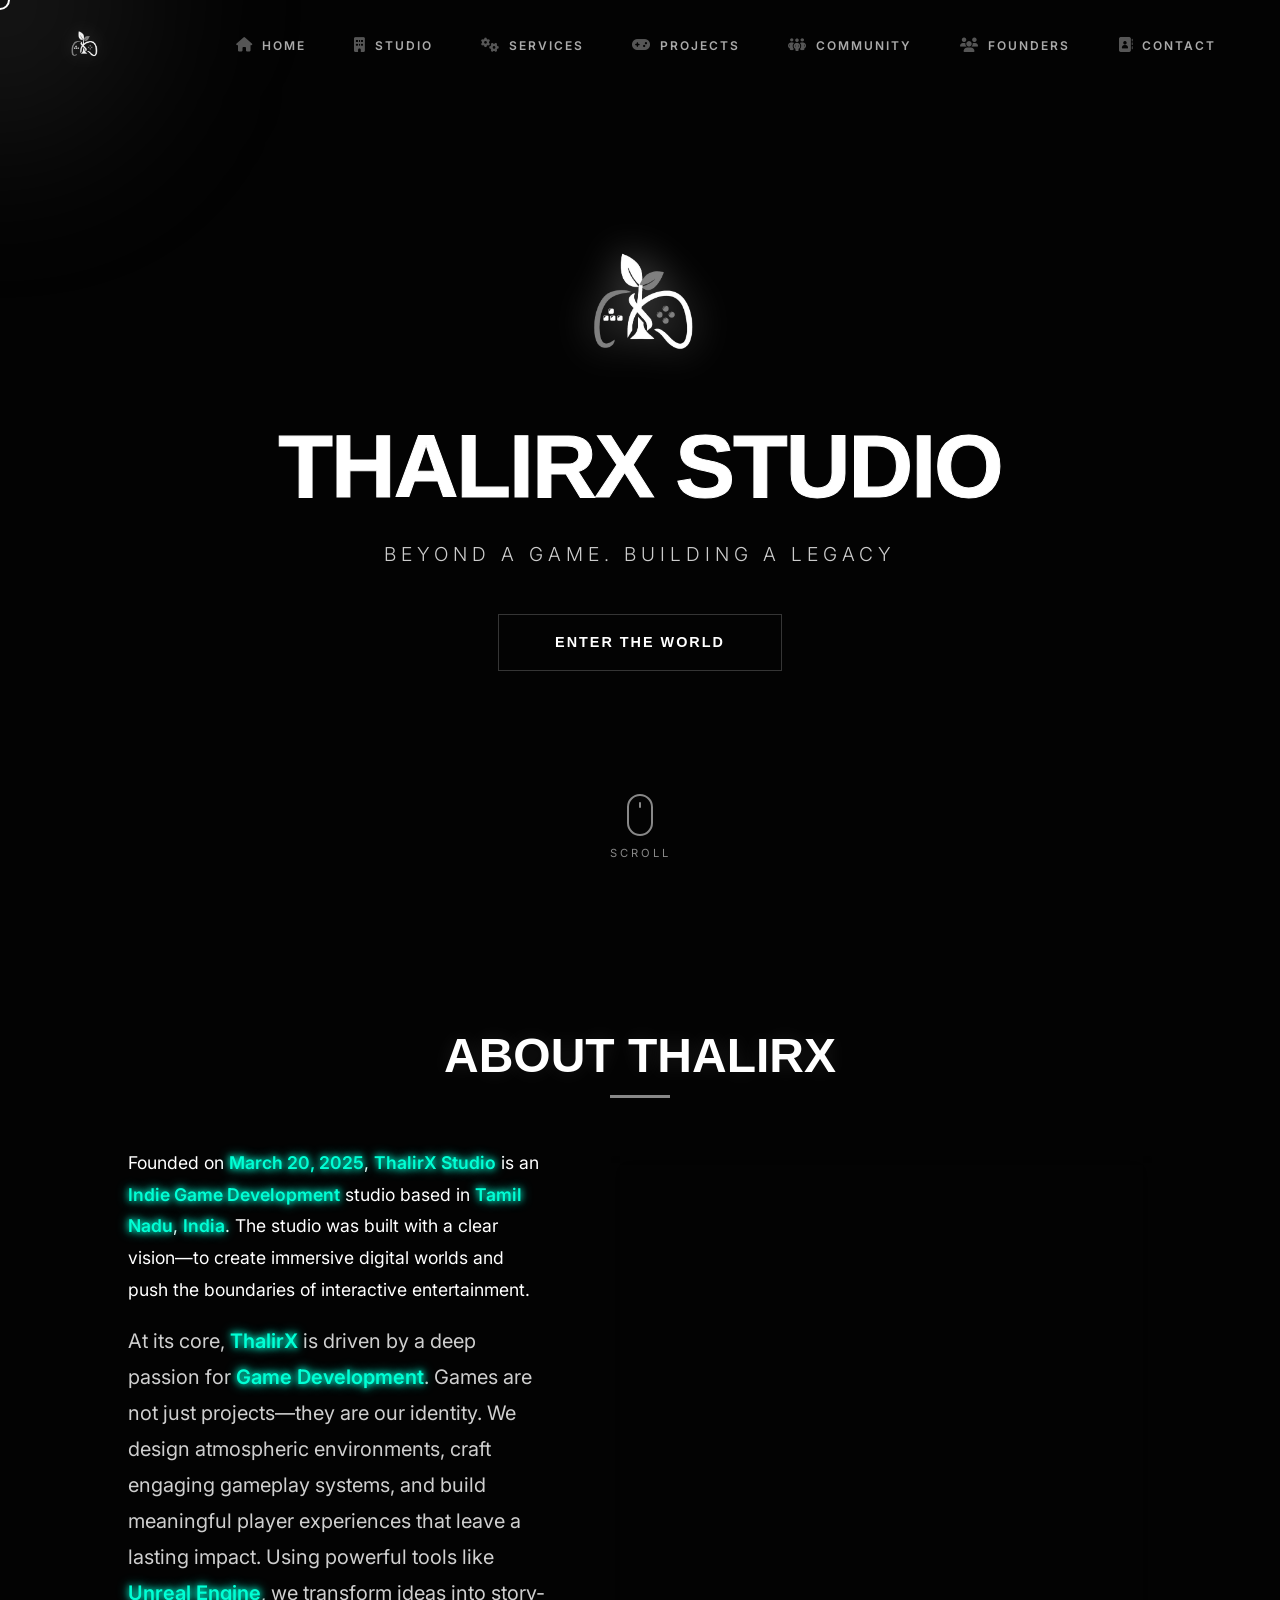
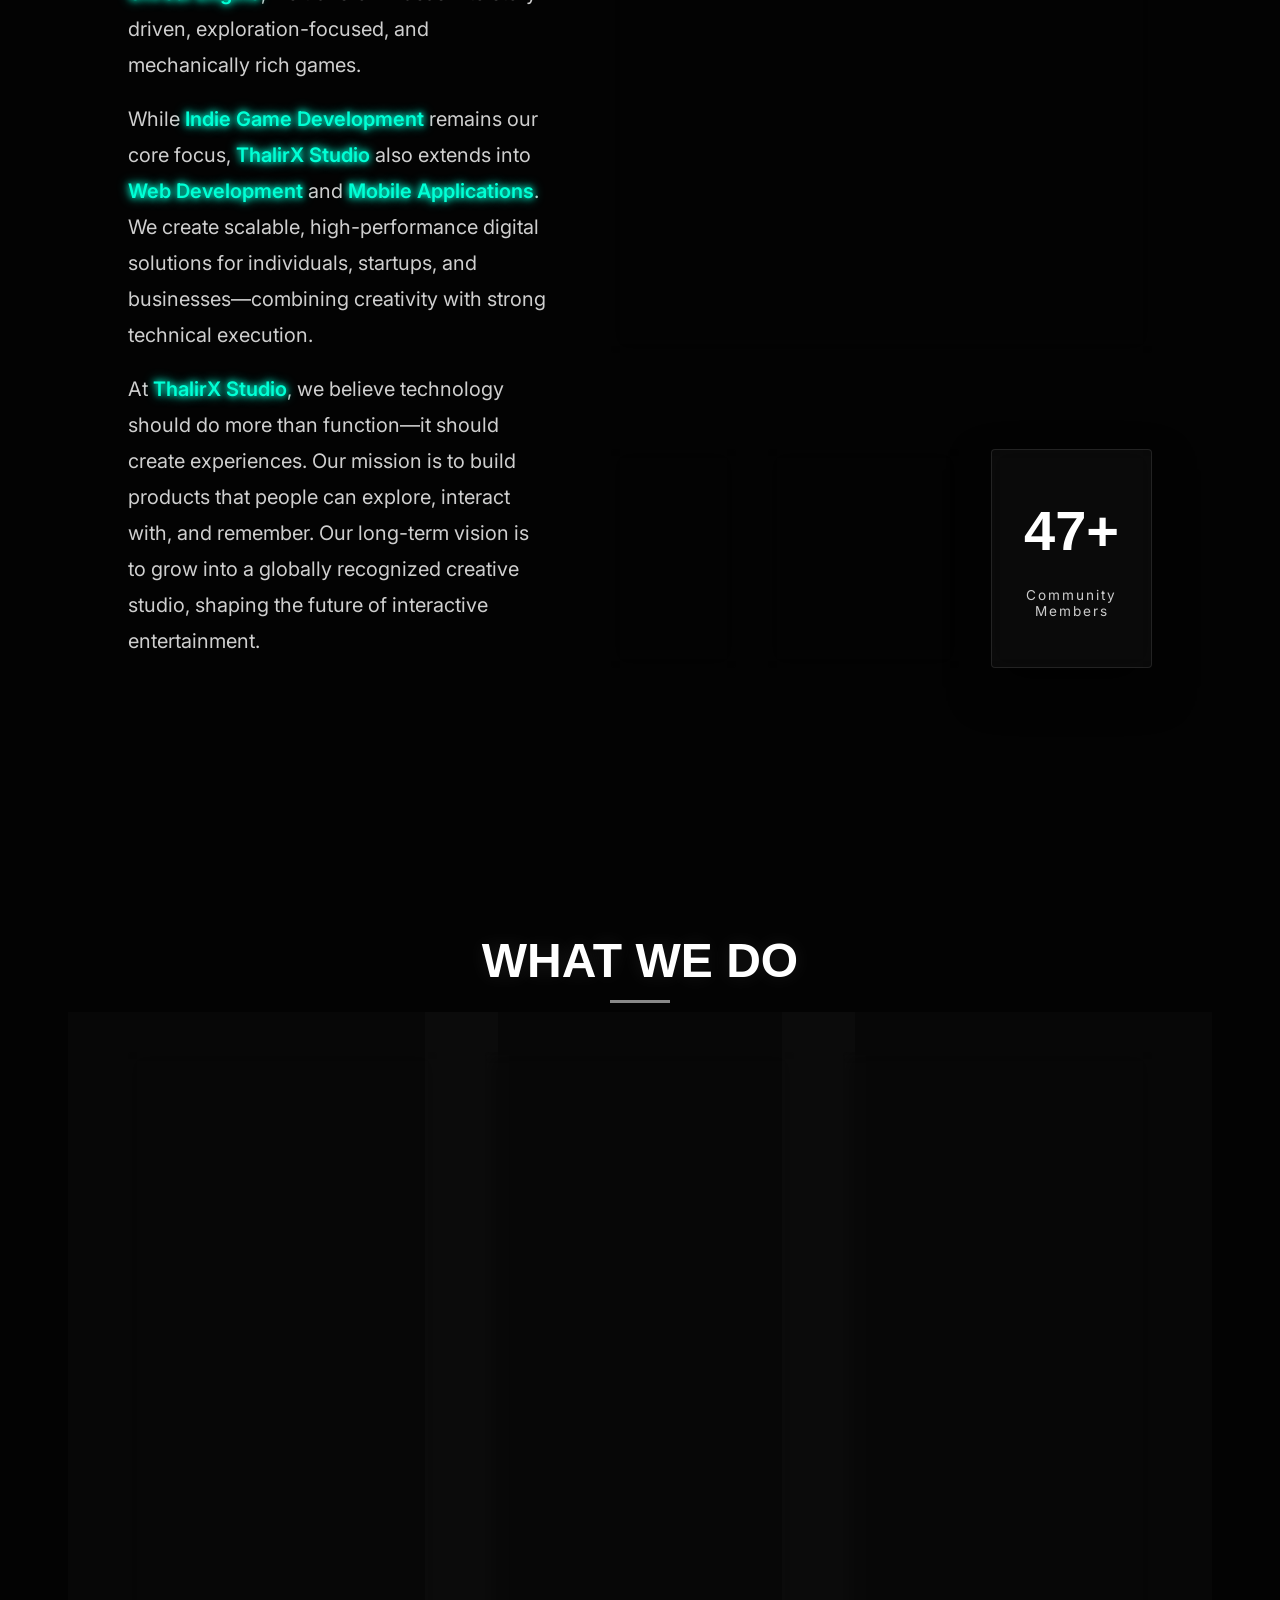
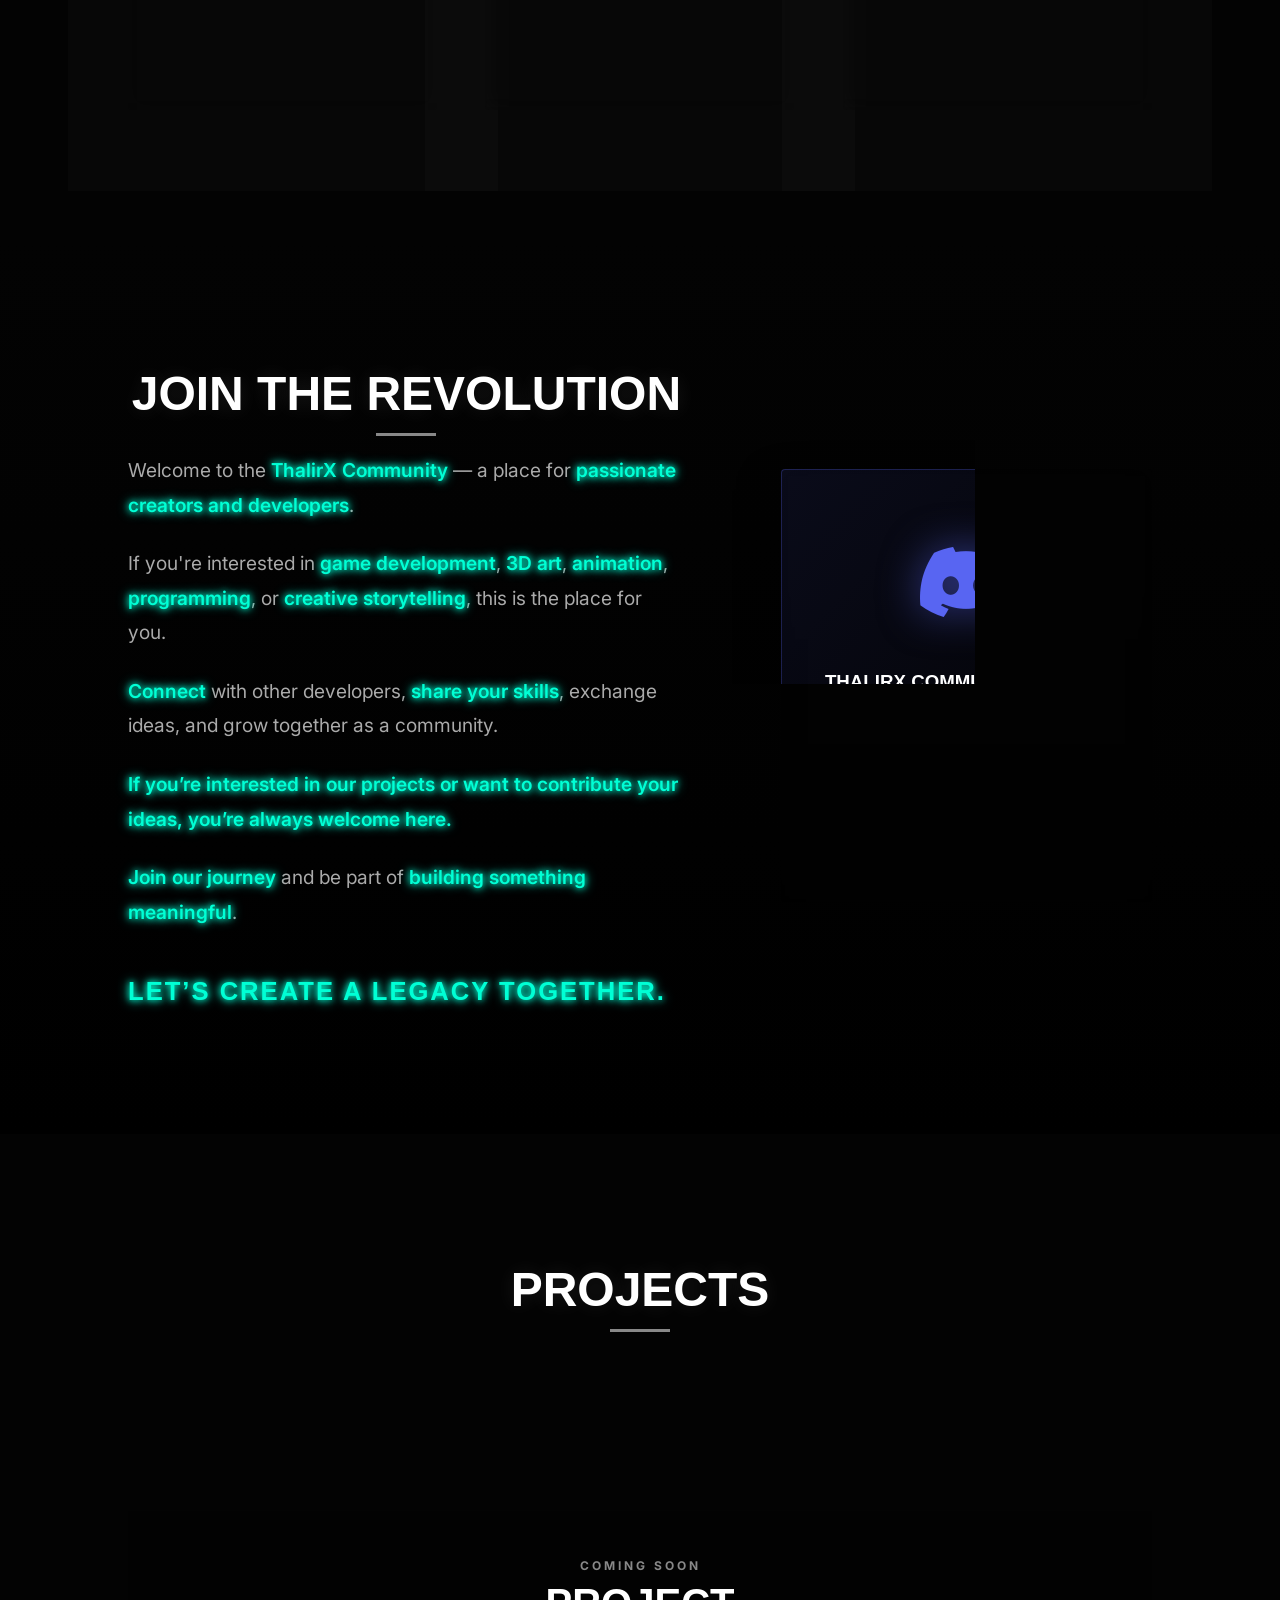
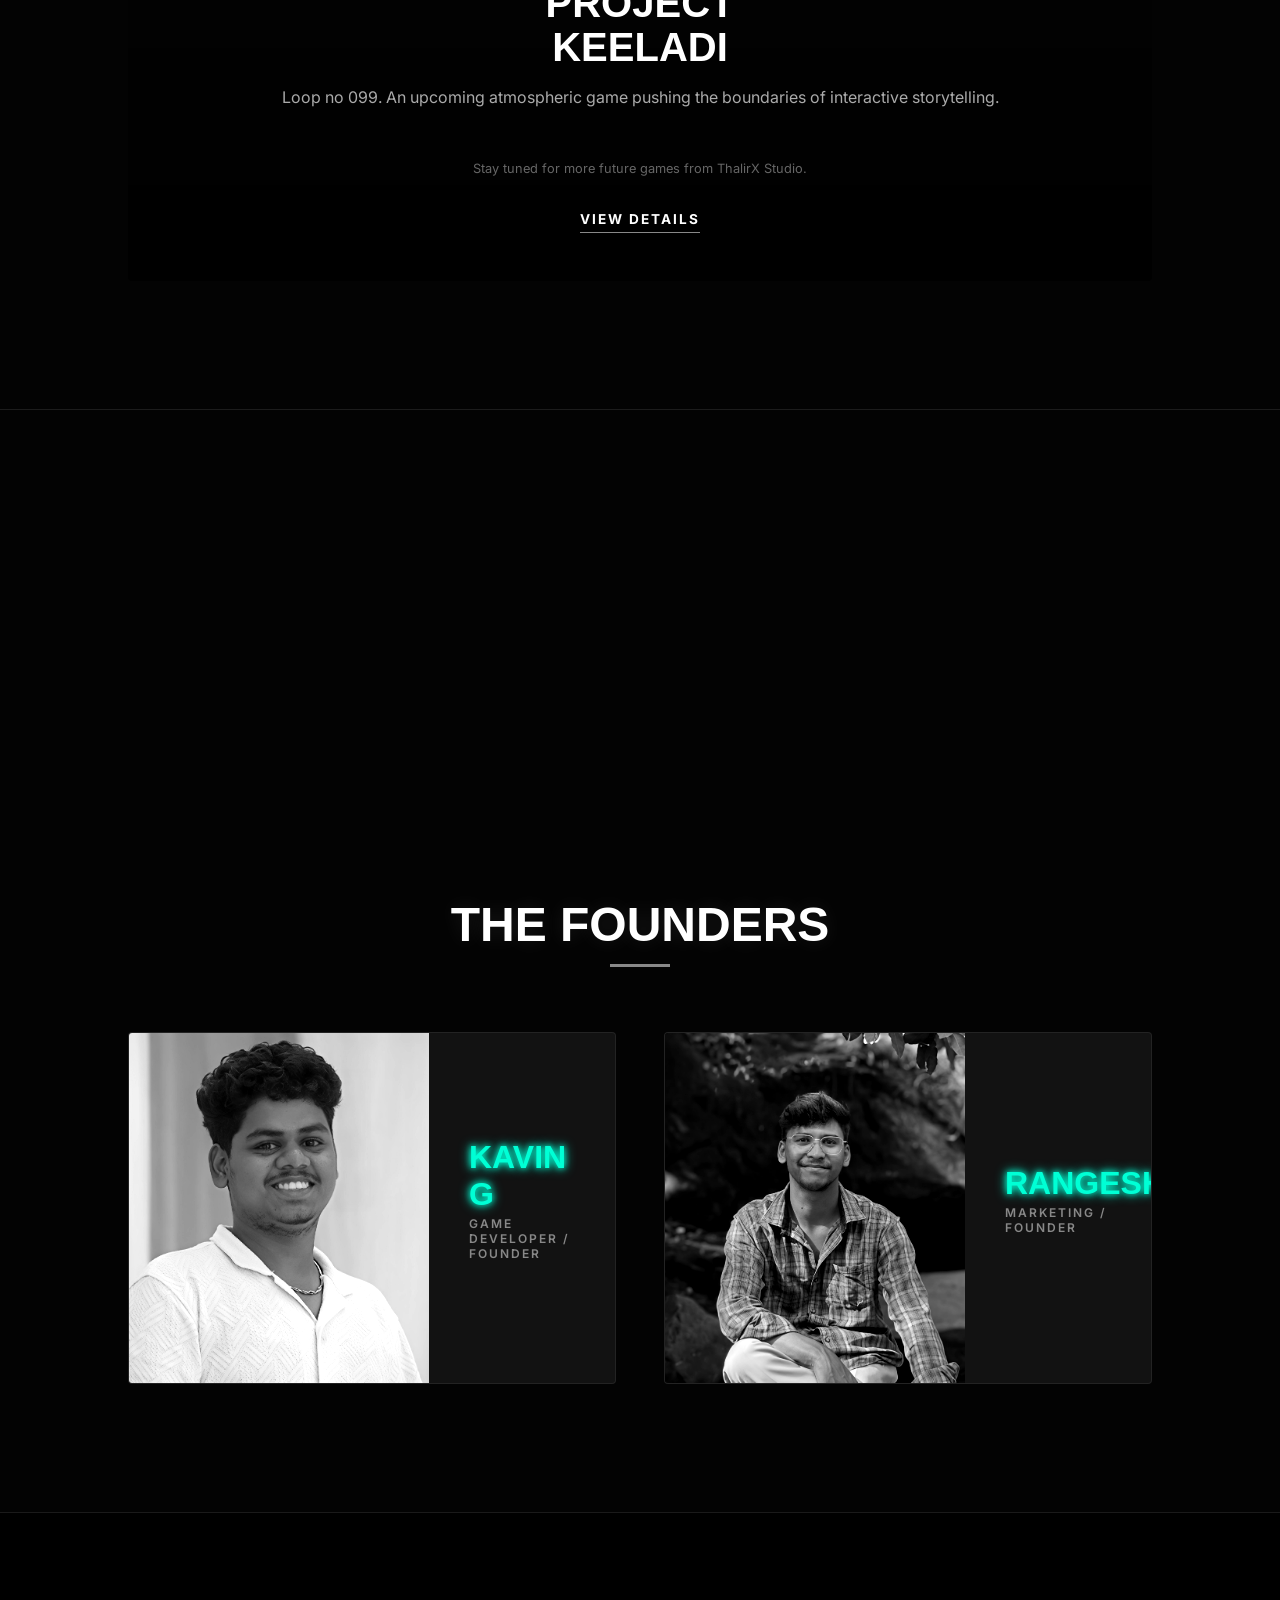
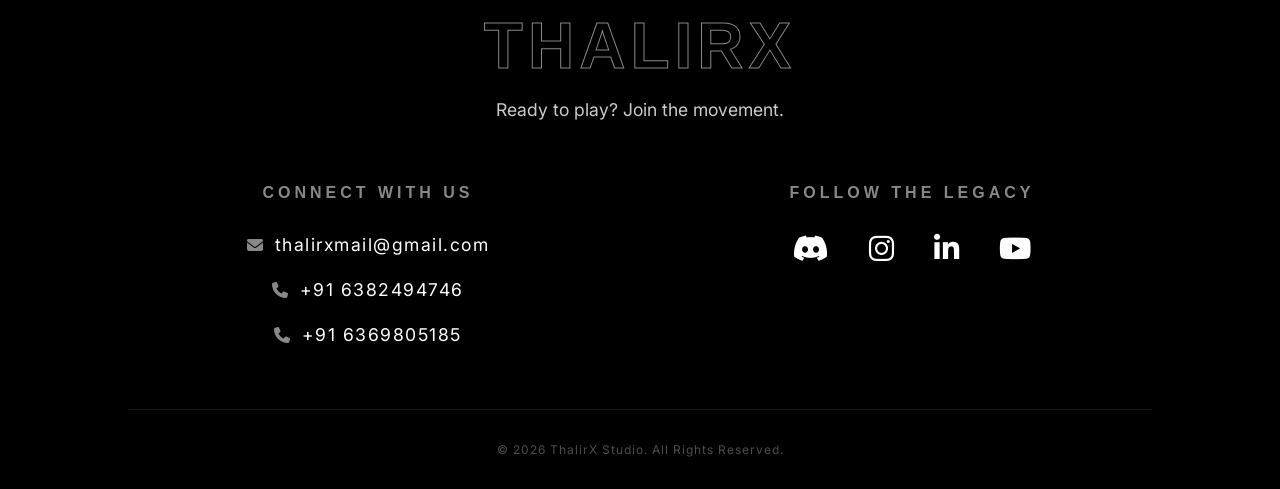
==== commit 16ebbd4c: "Polished About section typography and layout for better readability" ====
--- a/index.html
+++ b/index.html
@@ -138,7 +138,6 @@
                         <span class="highlight">India</span>. 
                         The studio was built with a clear vision—to create immersive digital worlds and push the boundaries of interactive entertainment.
                     </p>
-                    <br>
                     <p>
                         At its core, <span class="highlight">ThalirX</span> is driven by a deep passion for 
                         <span class="highlight">Game Development</span>. 
@@ -147,7 +146,6 @@
                         Using powerful tools like <span class="highlight">Unreal Engine</span>, 
                         we transform ideas into story-driven, exploration-focused, and mechanically rich games.
                     </p>
-                    <br>
                     <p>
                         While <span class="highlight">Indie Game Development</span> remains our core focus, 
                         <span class="highlight">ThalirX Studio</span> also extends into 
@@ -155,7 +153,6 @@
                         <span class="highlight">Mobile Applications</span>. 
                         We create scalable, high-performance digital solutions for individuals, startups, and businesses—combining creativity with strong technical execution.
                     </p>
-                    <br>
                     <p>
                         At <span class="highlight">ThalirX Studio</span>, we believe technology should do more than function—it should create experiences. 
                         Our mission is to build products that people can explore, interact with, and remember. 
--- a/style.css
+++ b/style.css
@@ -481,10 +481,14 @@
 }
 
 .about-text p {
-    font-size: 1.25rem;
-    line-height: 1.8;
-    color: var(--text-secondary);
-    margin-bottom: 2rem;
+  margin-bottom: 18px;
+  line-height: 1.7;
+  color: #cfcfcf;
+}
+
+.about-text p:first-child {
+  font-size: 1.1rem;
+  color: #ffffff;
 }
 
 .highlight-glow, .highlight {
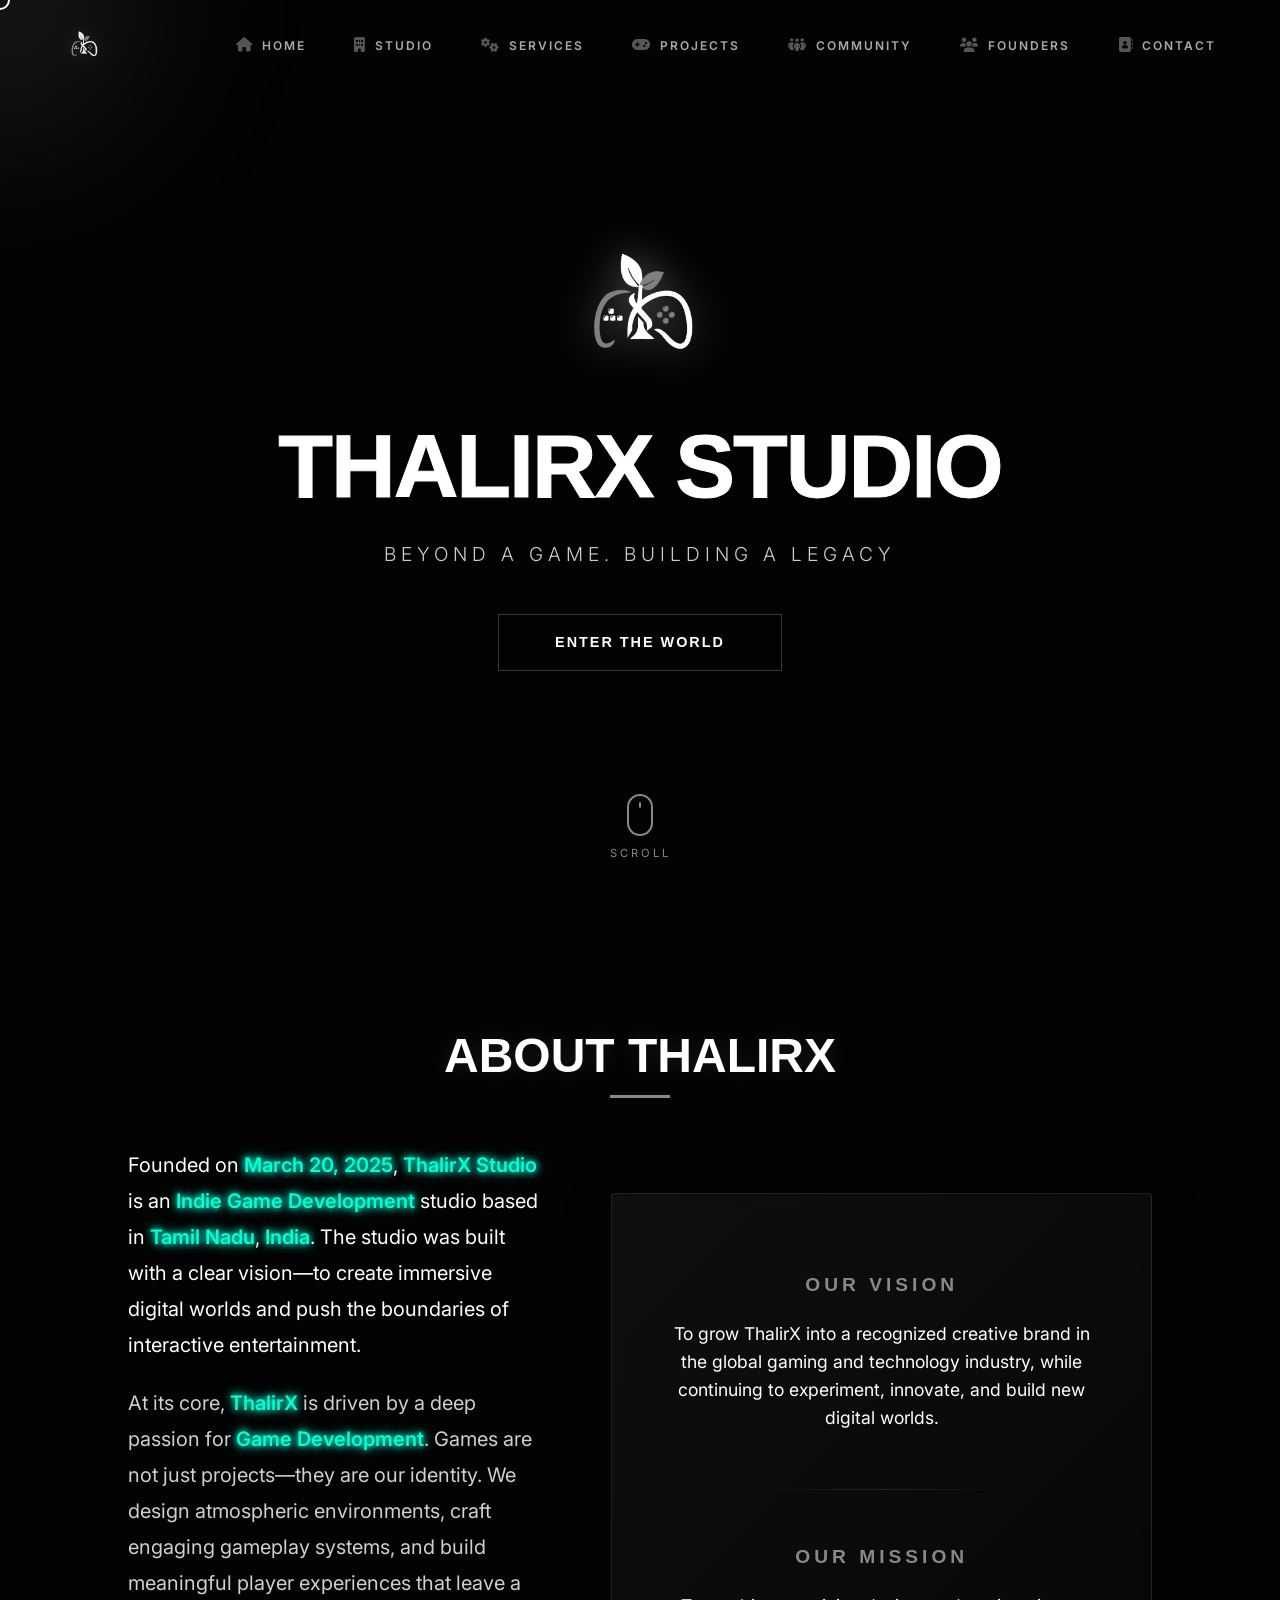
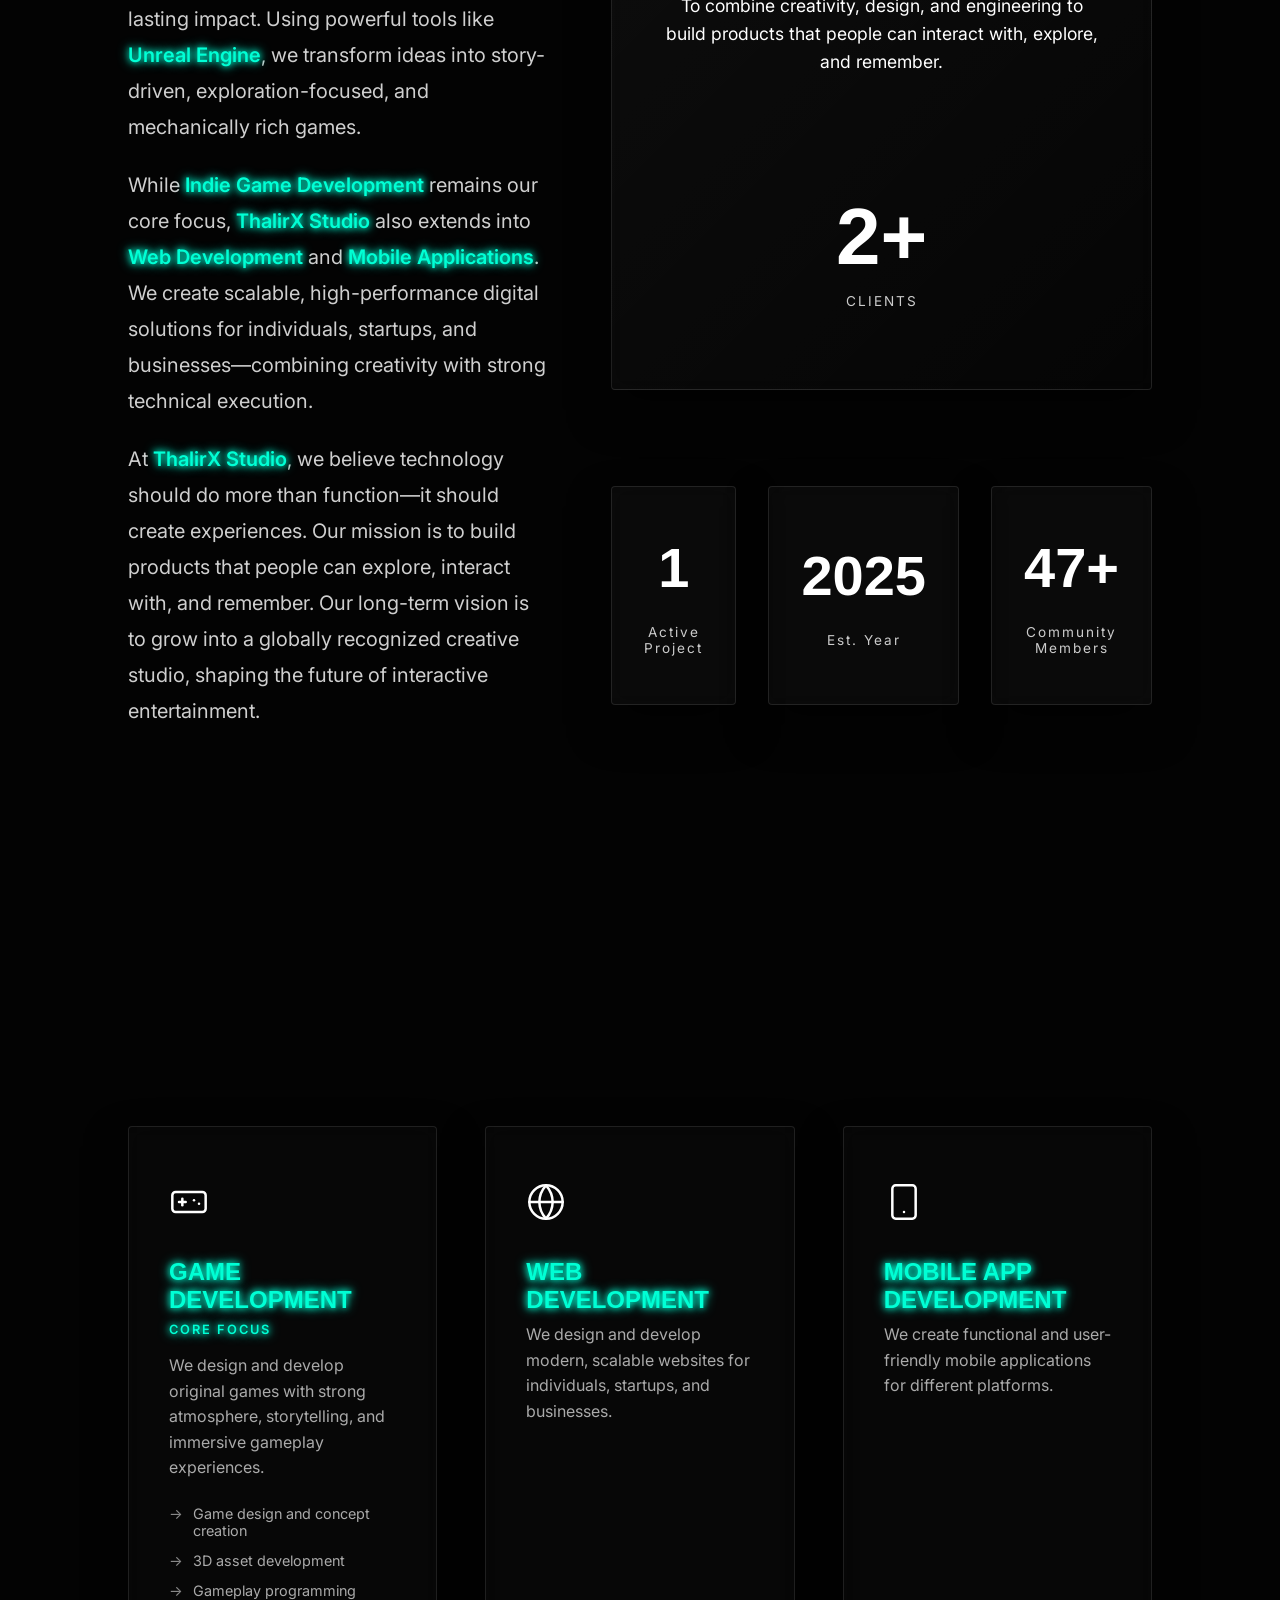
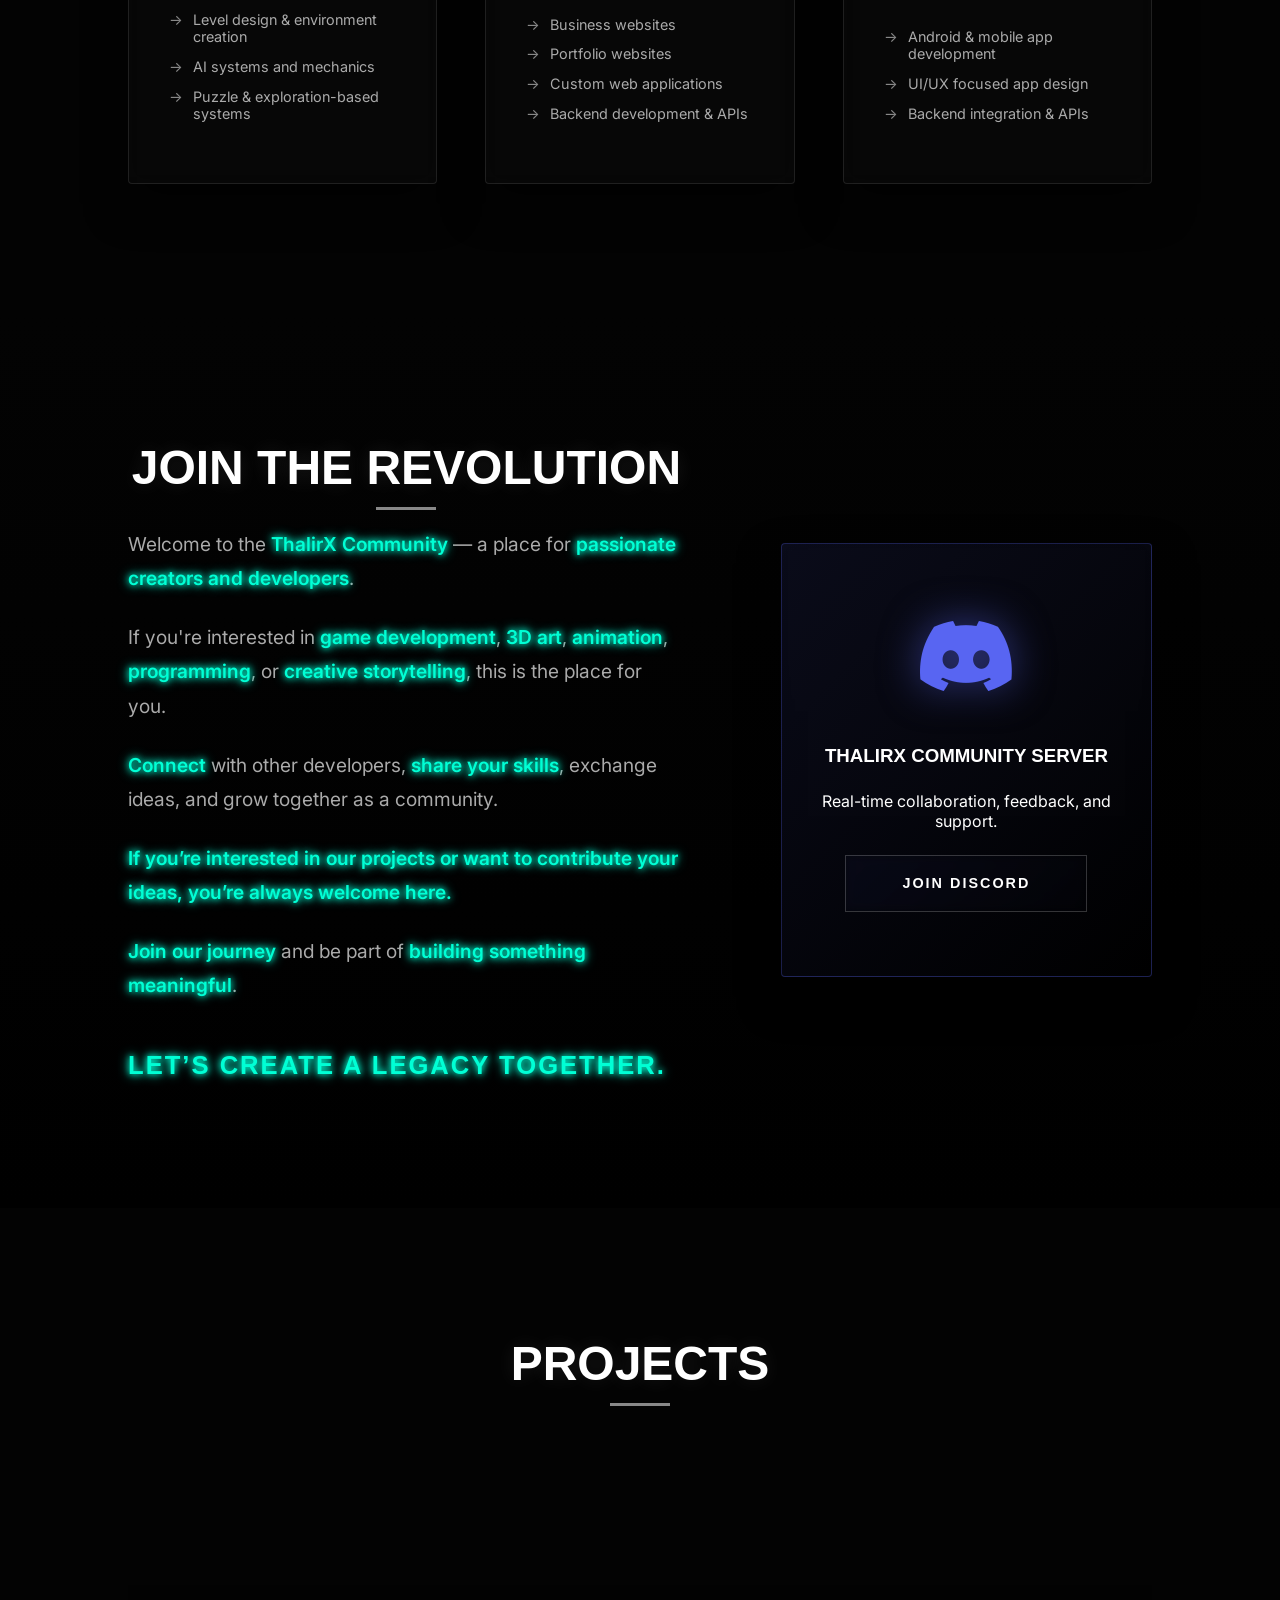
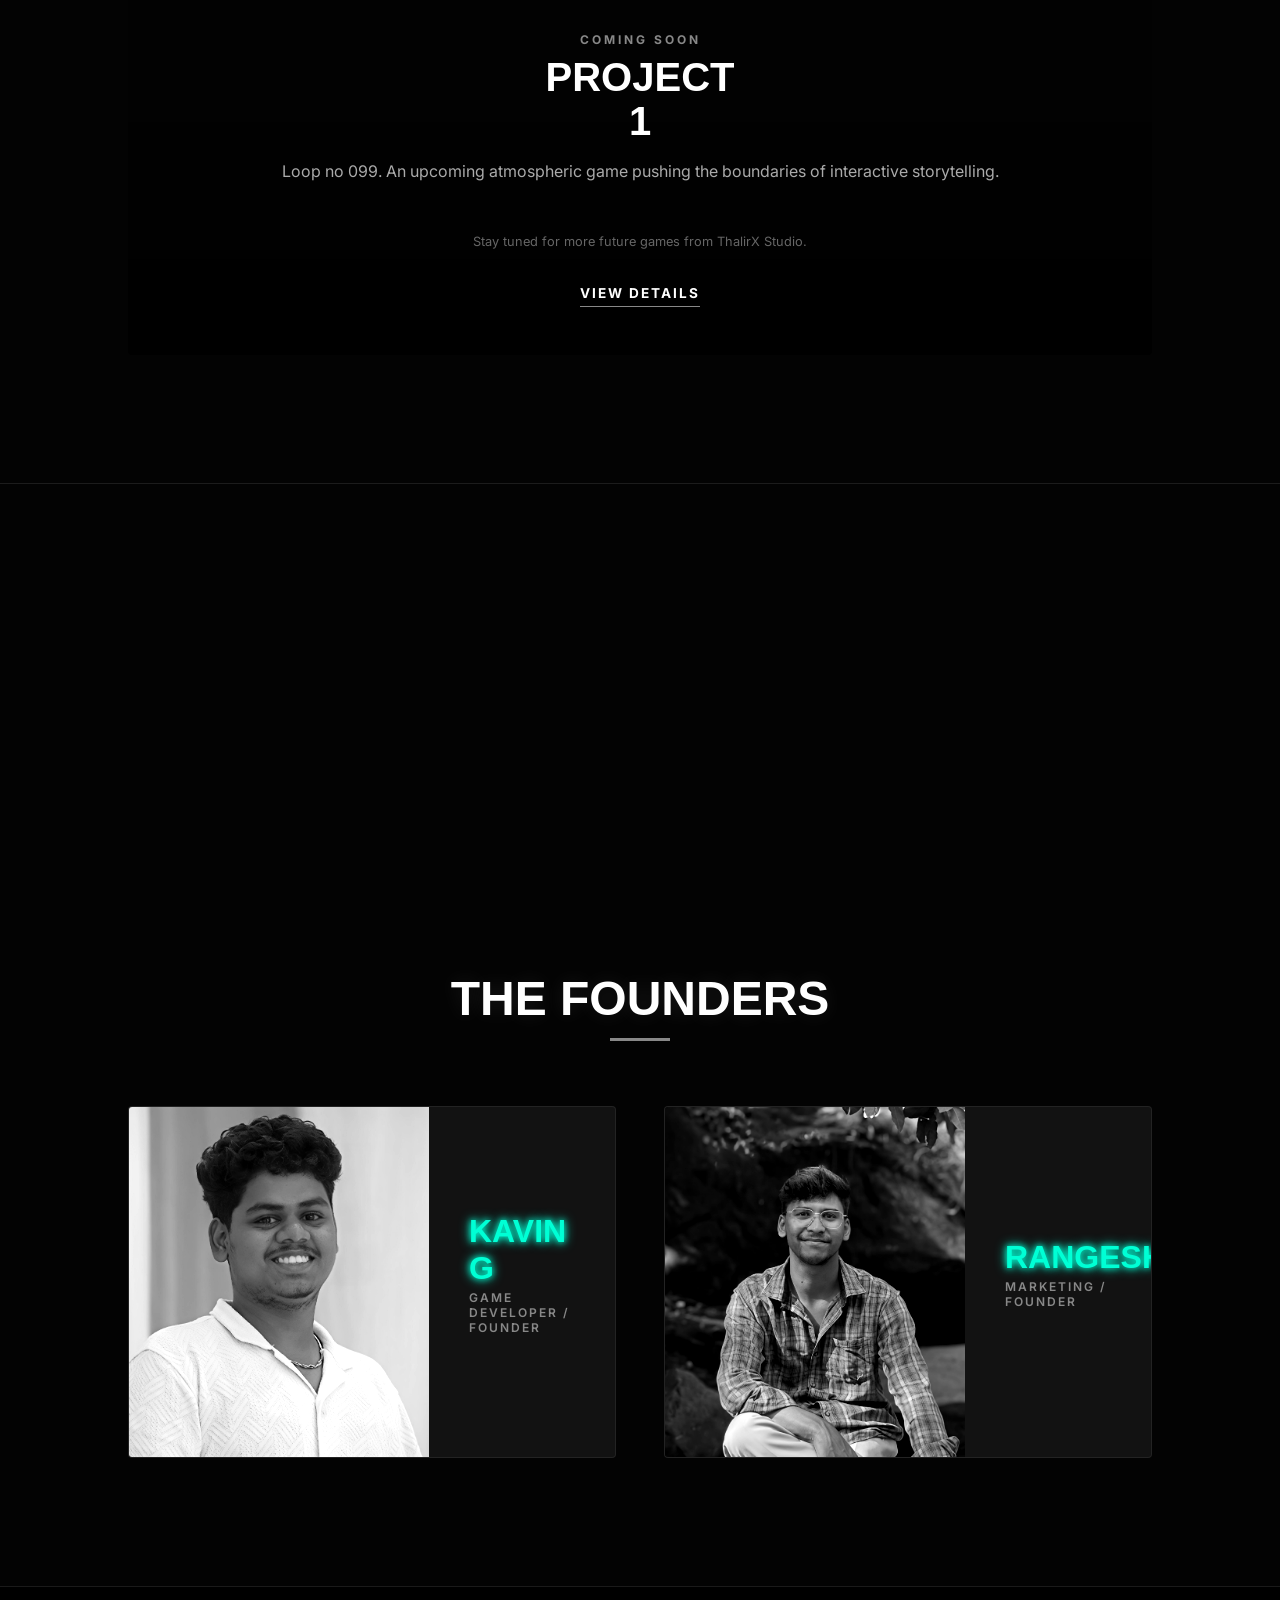
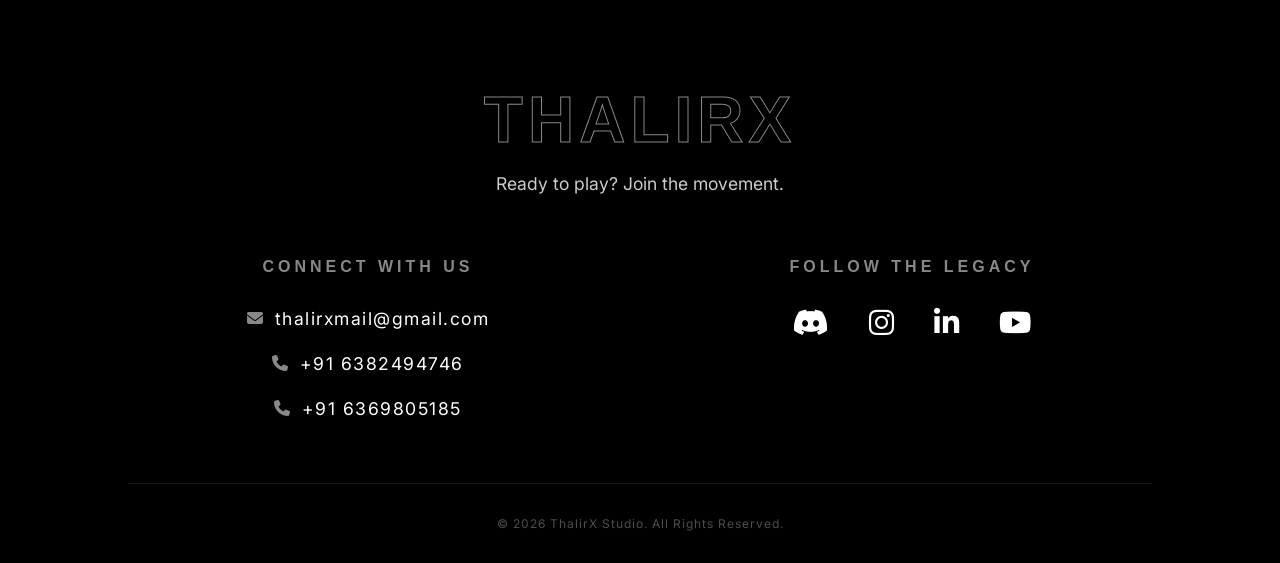
==== commit 617b530f: "Update highlights to vibrant green, refine index.html content, and add new gallery images" ====
--- a/index.html
+++ b/index.html
@@ -7,21 +7,24 @@
     <title>ThalirX Studio – Indie Game Development & Creative Tech Studio</title>
     <meta name="description"
         content="ThalirX Studio is an indie game development studio creating immersive games, apps and web experiences. Started in 2025.">
-    <meta name="keywords" content="ThalirX Studio, Indie Game Development, Game Development in India, Unreal Engine Developer, atmospheric games, web development, mobile app development, ThalirX community, Kavin G, Rangesh">
+    <meta name="keywords"
+        content="ThalirX Studio, Indie Game Development, Game Development in India, Unreal Engine Developer, atmospheric games, web development, mobile app development, ThalirX community, Kavin G, Rangesh">
     <link rel="canonical" href="https://thalirx.com/">
 
     <!-- Open Graph / Facebook -->
     <meta property="og:type" content="website">
     <meta property="og:url" content="https://thalirx.com/">
     <meta property="og:title" content="ThalirX Studio – Indie Game Development & Creative Tech Studio">
-    <meta property="og:description" content="Beyond a game. Building a legacy. Explore immersive digital experiences and atmospheric worlds crafted by ThalirX Studio.">
+    <meta property="og:description"
+        content="Beyond a game. Building a legacy. Explore immersive digital experiences and atmospheric worlds crafted by ThalirX Studio.">
     <meta property="og:image" content="https://thalirx.com/assets/logo.png">
 
     <!-- Twitter -->
     <meta property="twitter:card" content="summary_large_image">
     <meta property="twitter:url" content="https://thalirx.com/">
     <meta property="twitter:title" content="ThalirX Studio – Indie Game Development & Creative Tech Studio">
-    <meta property="twitter:description" content="Beyond a game. Building a legacy. Explore immersive digital experiences and atmospheric worlds crafted by ThalirX Studio.">
+    <meta property="twitter:description"
+        content="Beyond a game. Building a legacy. Explore immersive digital experiences and atmospheric worlds crafted by ThalirX Studio.">
     <meta property="twitter:image" content="https://thalirx.com/assets/logo.png">
 
     <!-- Structured Data -->
@@ -131,32 +134,37 @@
             <div class="about-grid">
                 <div class="about-text">
                     <p>
-                        Founded on <span class="highlight">March 20, 2025</span>, 
-                        <span class="highlight">ThalirX Studio</span> is an 
-                        <span class="highlight">Indie Game Development</span> studio based in 
-                        <span class="highlight">Tamil Nadu</span>, 
-                        <span class="highlight">India</span>. 
-                        The studio was built with a clear vision—to create immersive digital worlds and push the boundaries of interactive entertainment.
+                        Founded on <span class="highlight">March 20, 2025</span>,
+                        <span class="highlight">ThalirX Studio</span> is an
+                        <span class="highlight">Indie Game Development</span> studio based in
+                        <span class="highlight">Tamil Nadu</span>,
+                        <span class="highlight">India</span>.
+                        The studio was built with a clear vision—to create immersive digital worlds and push the
+                        boundaries of interactive entertainment.
                     </p>
                     <p>
-                        At its core, <span class="highlight">ThalirX</span> is driven by a deep passion for 
-                        <span class="highlight">Game Development</span>. 
-                        Games are not just projects—they are our identity. 
-                        We design atmospheric environments, craft engaging gameplay systems, and build meaningful player experiences that leave a lasting impact. 
-                        Using powerful tools like <span class="highlight">Unreal Engine</span>, 
+                        At its core, <span class="highlight">ThalirX</span> is driven by a deep passion for
+                        <span class="highlight">Game Development</span>.
+                        Games are not just projects—they are our identity.
+                        We design atmospheric environments, craft engaging gameplay systems, and build meaningful player
+                        experiences that leave a lasting impact.
+                        Using powerful tools like <span class="highlight">Unreal Engine</span>,
                         we transform ideas into story-driven, exploration-focused, and mechanically rich games.
                     </p>
                     <p>
-                        While <span class="highlight">Indie Game Development</span> remains our core focus, 
-                        <span class="highlight">ThalirX Studio</span> also extends into 
-                        <span class="highlight">Web Development</span> and 
-                        <span class="highlight">Mobile Applications</span>. 
-                        We create scalable, high-performance digital solutions for individuals, startups, and businesses—combining creativity with strong technical execution.
+                        While <span class="highlight">Indie Game Development</span> remains our core focus,
+                        <span class="highlight">ThalirX Studio</span> also extends into
+                        <span class="highlight">Web Development</span> and
+                        <span class="highlight">Mobile Applications</span>.
+                        We create scalable, high-performance digital solutions for individuals, startups, and
+                        businesses—combining creativity with strong technical execution.
                     </p>
                     <p>
-                        At <span class="highlight">ThalirX Studio</span>, we believe technology should do more than function—it should create experiences. 
-                        Our mission is to build products that people can explore, interact with, and remember. 
-                        Our long-term vision is to grow into a globally recognized creative studio, shaping the future of interactive entertainment.
+                        At <span class="highlight">ThalirX Studio</span>, we believe technology should do more than
+                        function—it should create experiences.
+                        Our mission is to build products that people can explore, interact with, and remember.
+                        Our long-term vision is to grow into a globally recognized creative studio, shaping the future
+                        of interactive entertainment.
                     </p>
                 </div>
                 <div class="about-visual">
@@ -286,8 +294,8 @@
                             storytelling</span>, this is the place for you.
                     </p>
                     <p class="community-text">
-                        <span class="highlight">Connect</span> with other developers, <span
-                            class="highlight">share your skills</span>, exchange ideas, and grow together as a
+                        <span class="highlight">Connect</span> with other developers, <span class="highlight">share your
+                            skills</span>, exchange ideas, and grow together as a
                         community.
                     </p>
                     <p class="community-text">
@@ -295,8 +303,8 @@
                             ideas, you’re always welcome here.</span>
                     </p>
                     <p class="community-text">
-                        <span class="highlight">Join our journey</span> and be part of <span
-                            class="highlight">building something meaningful</span>.
+                        <span class="highlight">Join our journey</span> and be part of <span class="highlight">building
+                            something meaningful</span>.
                     </p>
                     <h3 class="community-slogan"><span class="highlight">Let’s create a legacy together.</span>
                     </h3>
@@ -326,10 +334,11 @@
                     </div>
                     <div class="project-content">
                         <span class="project-category">COMING SOON</span>
-                        <h3>PROJECT <br>KEELADI</h3>
+                        <h3>PROJECT <br>1</h3>
                         <p>Loop no 099. An upcoming atmospheric game pushing the boundaries of interactive storytelling.
                         </p>
-                        <p class="future-games" style="font-size: 0.8rem; margin-top: 1rem; opacity: 0.6;">Stay tuned for more future games from ThalirX Studio.</p>
+                        <p class="future-games" style="font-size: 0.8rem; margin-top: 1rem; opacity: 0.6;">Stay tuned
+                            for more future games from ThalirX Studio.</p>
                         <a href="project1.html" class="project-link">VIEW DETAILS</a>
                     </div>
                 </div>
--- a/style.css
+++ b/style.css
@@ -481,13 +481,14 @@
 }
 
 .about-text p {
-  margin-bottom: 18px;
-  line-height: 1.7;
+  margin-bottom: 22px;
+  line-height: 1.8;
   color: #cfcfcf;
+  font-size: 1.15rem;
 }
 
 .about-text p:first-child {
-  font-size: 1.1rem;
+  font-size: 1.25rem;
   color: #ffffff;
 }
 
@@ -1132,7 +1133,7 @@
 /* Project Detail Page Styles */
 .project-detail-page {
     background: linear-gradient(rgba(0, 0, 0, 0.8), rgba(0, 0, 0, 0.9)),
-                url('assets/project1/firstlook .jpg') fixed center/cover no-repeat;
+                url('assets/project1/firstlook.jpg') fixed center/cover no-repeat;
 }
 
 .project-header {
@@ -1142,7 +1143,7 @@
     justify-content: center;
     text-align: center;
     background: radial-gradient(circle at center, rgba(3,3,3,0.2) 0%, rgba(0,0,0,1) 100%),
-                url('assets/project1/firstlook .jpg') center/cover no-repeat;
+                url('assets/project1/firstlook.jpg') center/cover no-repeat;
     position: relative;
     margin-top: 0;
 }
@@ -1266,9 +1267,7 @@
     font-family: 'Syncopate', sans-serif;
 }
 
-.project-gallery {
-    padding-bottom: 10rem;
-}
+
 
 .gallery-grid {
     display: grid;
@@ -1725,3 +1724,57 @@
         right: 20px !important;
     }
 }
+
+/* Project Enhancements */
+.project-features, .gameplay-loop, .project-gallery {
+    padding: 40px 10%;
+    text-align: center;
+}
+
+.project-gallery {
+    margin-top: 0;
+}
+
+.features-grid {
+    display: grid;
+    grid-template-columns: repeat(auto-fit, minmax(250px, 1fr));
+    gap: 2rem;
+    margin-top: 3rem;
+}
+
+.feature-item {
+    background: rgba(255, 255, 255, 0.05);
+    padding: 2.5rem;
+    border-radius: 15px;
+    border: 1px solid rgba(255, 255, 255, 0.1);
+    transition: all 0.3s ease;
+    backdrop-filter: blur(10px);
+}
+
+.feature-item:hover {
+    transform: translateY(-10px);
+    border-color: #00ffd5;
+    box-shadow: 0 0 30px rgba(0, 255, 213, 0.1);
+}
+
+.feature-item h3 {
+    color: #00ffd5;
+    margin-bottom: 1rem;
+    font-family: 'Syncopate', sans-serif;
+    font-size: 1.1rem;
+}
+
+.gameplay-loop p {
+    font-size: 1.2rem;
+    line-height: 2;
+    color: #cfcfcf;
+    max-width: 800px;
+    margin: 2rem auto;
+}
+
+
+.project-tagline {
+    font-size: 1.5rem;
+    letter-spacing: 3px;
+    opacity: 0.8;
+}
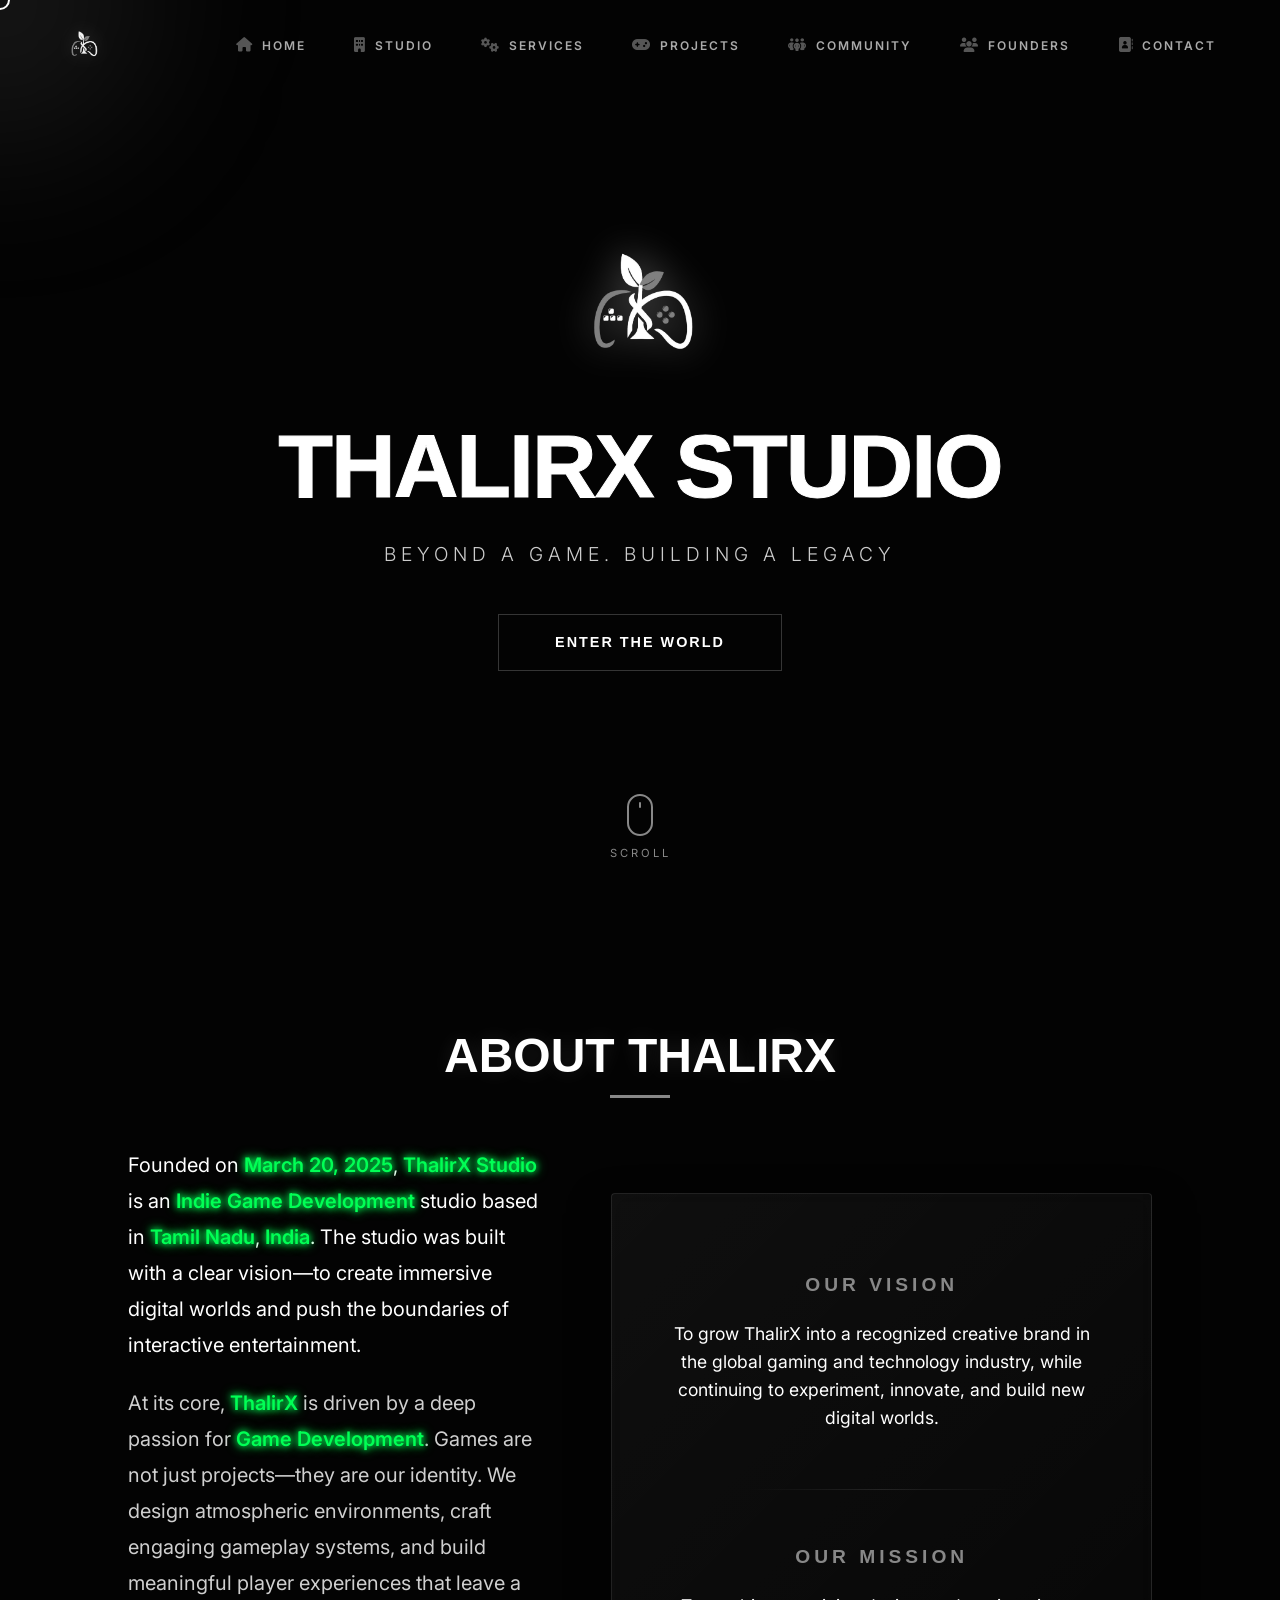
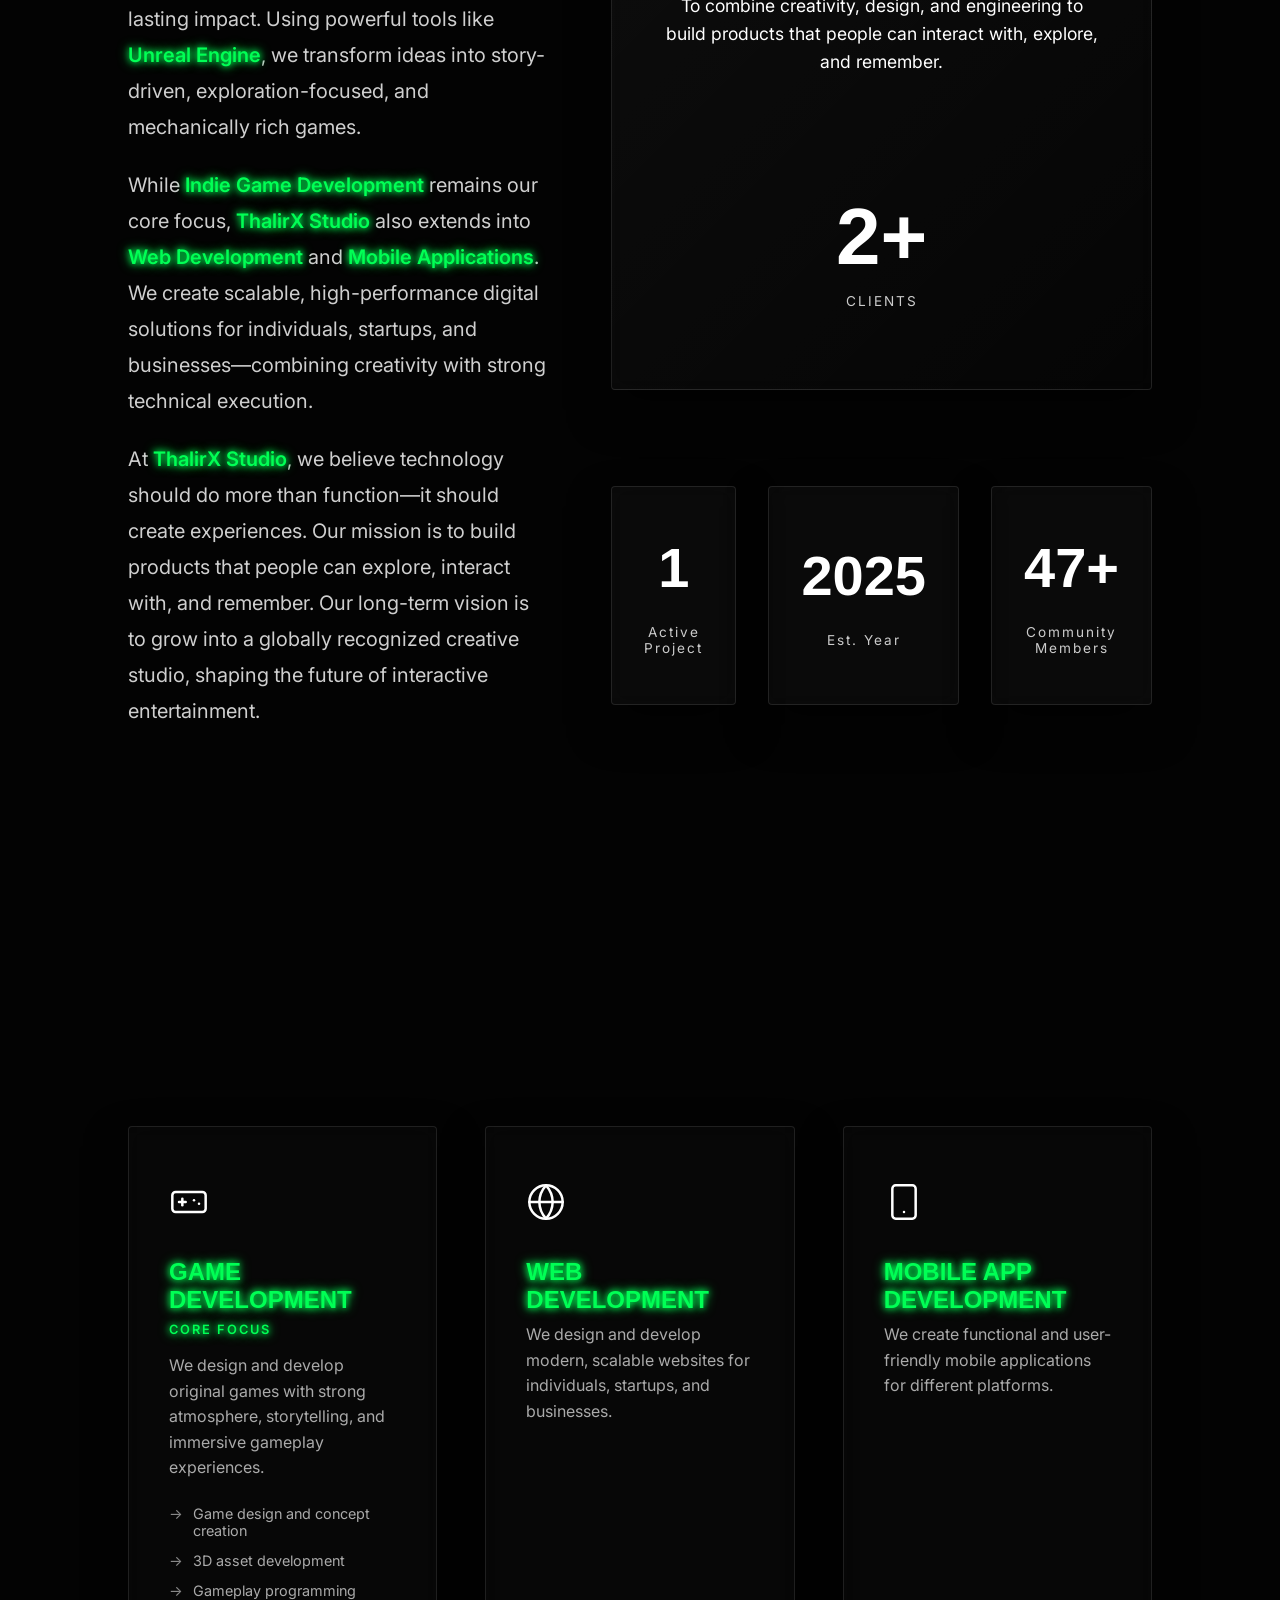
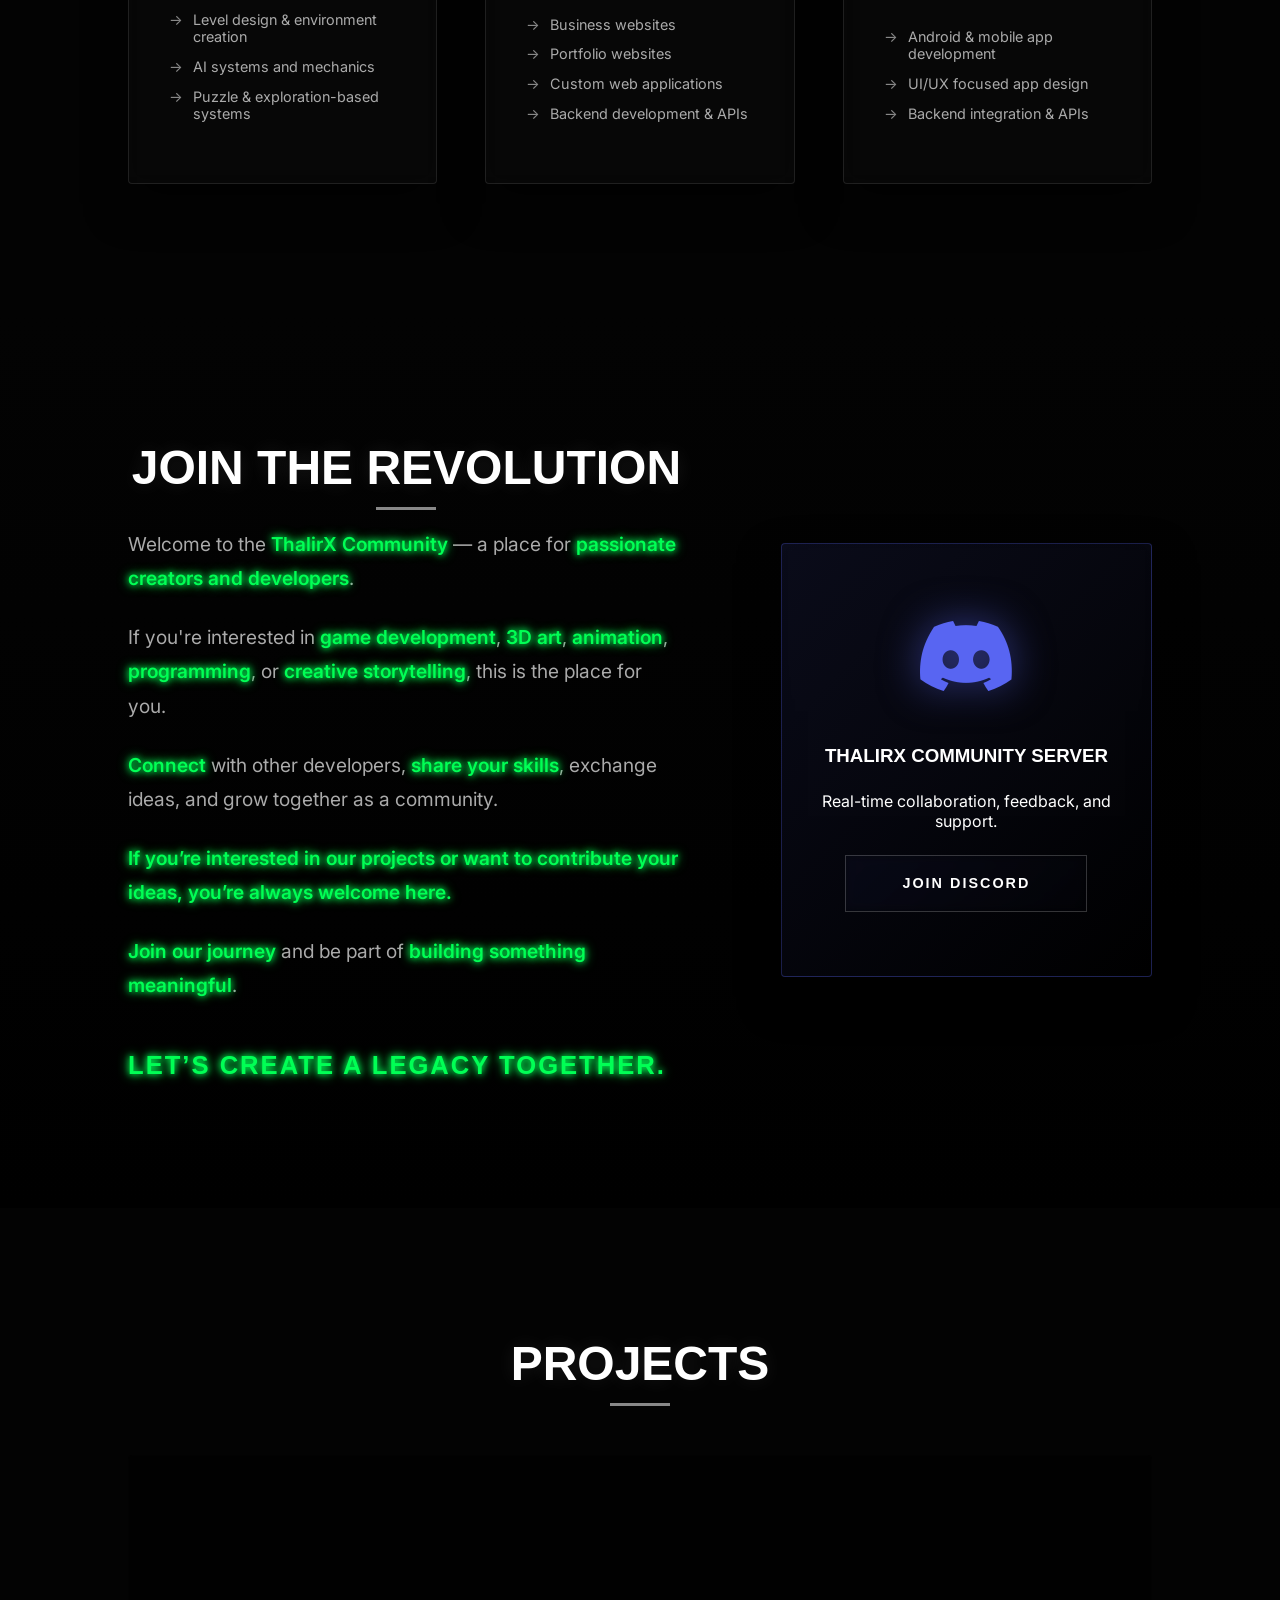
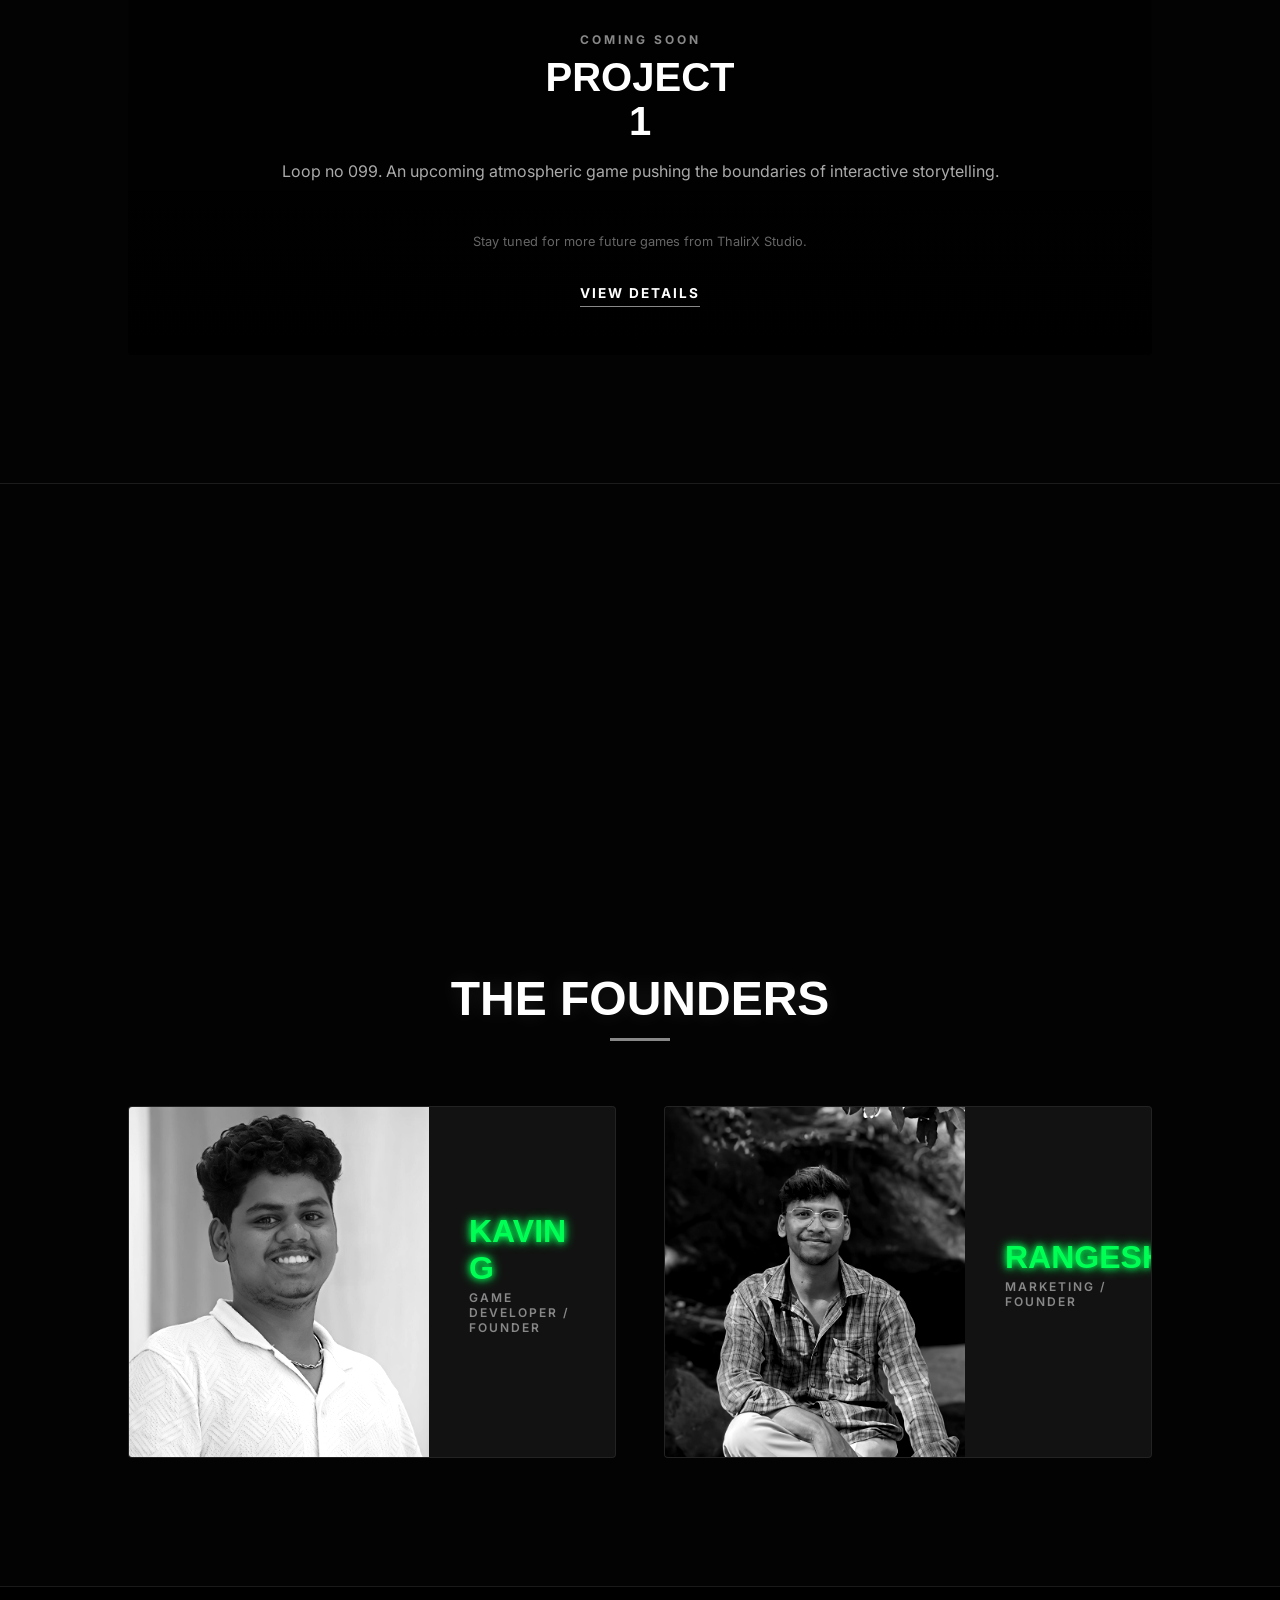
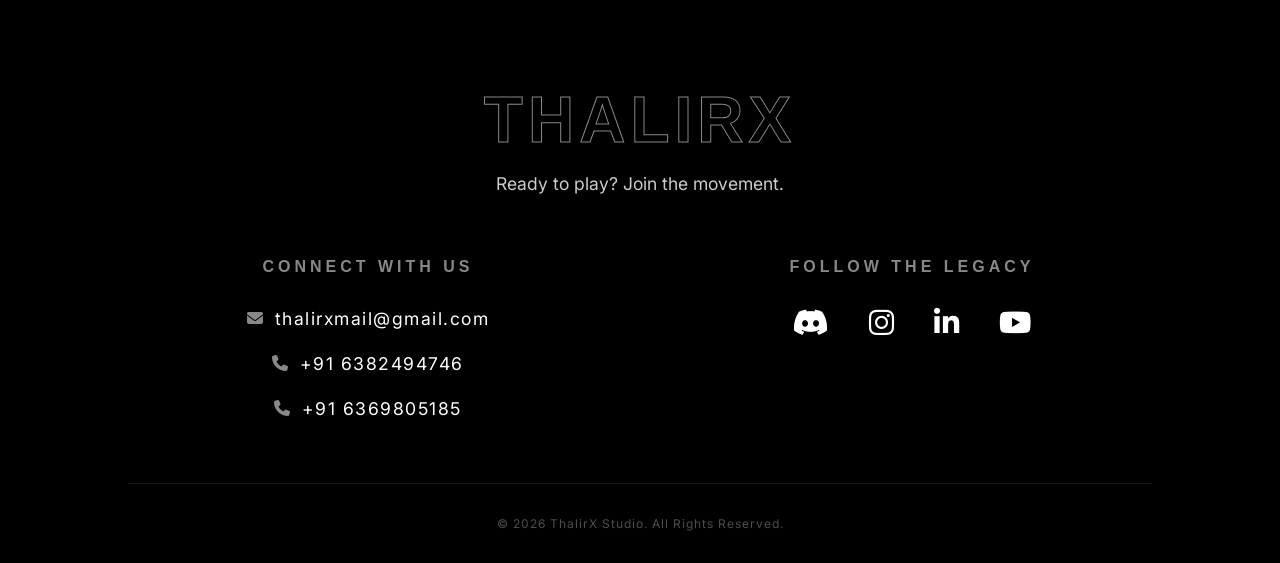
==== commit 66b752ba: "Enhance Project 1 home banner: fix image path and add cinematic overlay/effect" ====
--- a/index.html
+++ b/index.html
@@ -330,7 +330,7 @@
             <div class="projects-grid">
 
                 <div class="project-card">
-                    <div class="project-image" style="background-image: url('assets/project1/firstlook .jpg');">
+                    <div class="project-image" style="background-image: url('assets/project1/firstlook.jpg');">
                     </div>
                     <div class="project-content">
                         <span class="project-category">COMING SOON</span>
--- a/style.css
+++ b/style.css
@@ -51,6 +51,7 @@
     from {
         transform: rotate(0deg);
     }
+
     to {
         transform: rotate(360deg);
     }
@@ -90,26 +91,32 @@
     pointer-events: none;
     z-index: 9999;
     transition: width 0.2s, height 0.2s, background-color 0.2s, border 0.2s;
-    display: none; /* Hide by default, show only for mouse */
+    display: none;
+    /* Hide by default, show only for mouse */
 }
 
 #cursor-blur {
     position: fixed;
     width: 300px;
     height: 300px;
-    background-color: rgba(136, 136, 136, 0.15); /* Gray blur based on logo */
+    background-color: rgba(136, 136, 136, 0.15);
+    /* Gray blur based on logo */
     border-radius: 50%;
     transform: translate(-50%, -50%);
     pointer-events: none;
     z-index: 9998;
     filter: blur(80px);
-    display: none; /* Hide by default, show only for mouse */
+    display: none;
+    /* Hide by default, show only for mouse */
 }
 
 @media (hover: hover) and (pointer: fine) {
-    #cursor, #cursor-blur {
+
+    #cursor,
+    #cursor-blur {
         display: block;
     }
+
     * {
         cursor: none;
     }
@@ -123,7 +130,12 @@
     overflow-x: hidden;
 }
 
-h1, h2, h3, .logo-text, .footer-logo, .btn-primary {
+h1,
+h2,
+h3,
+.logo-text,
+.footer-logo,
+.btn-primary {
     font-family: 'Syncopate', sans-serif;
     text-transform: uppercase;
 }
@@ -158,7 +170,7 @@
 
 .logo img.nav-logo {
     height: 40px;
-    filter: drop-shadow(0 0 10px rgba(255,255,255,0.2));
+    filter: drop-shadow(0 0 10px rgba(255, 255, 255, 0.2));
     transition: all 0.4s ease;
 }
 
@@ -179,7 +191,7 @@
     transition: all 0.4s cubic-bezier(0.16, 1, 0.3, 1);
 }
 
-.navbar.scrolled ~ .nav-links {
+.navbar.scrolled~.nav-links {
     height: 70px;
 }
 
@@ -295,7 +307,7 @@
     left: 0;
     width: 100%;
     height: 100%;
-    background: radial-gradient(circle at center, rgba(3,3,3,0.4) 0%, rgba(3,3,3,0.9) 100%);
+    background: radial-gradient(circle at center, rgba(3, 3, 3, 0.4) 0%, rgba(3, 3, 3, 0.9) 100%);
     z-index: -1;
 }
 
@@ -313,7 +325,7 @@
     opacity: 0;
     transform: translateY(20px);
     animation: fadeUp 1s ease forwards 0.5s;
-    filter: drop-shadow(0px 0px 20px rgba(255,255,255,0.4));
+    filter: drop-shadow(0px 0px 20px rgba(255, 255, 255, 0.4));
     mix-blend-mode: screen;
 }
 
@@ -358,7 +370,7 @@
 .btn-primary {
     display: inline-block;
     padding: 1.2rem 3.5rem;
-    border: 1px solid rgba(255,255,255,0.2);
+    border: 1px solid rgba(255, 255, 255, 0.2);
     color: var(--text-primary);
     background: transparent;
     text-decoration: none;
@@ -377,8 +389,10 @@
 .btn-primary::before {
     content: '';
     position: absolute;
-    top: 0; left: -100%;
-    width: 100%; height: 100%;
+    top: 0;
+    left: -100%;
+    width: 100%;
+    height: 100%;
     background: var(--text-primary);
     transition: left 0.4s ease;
     z-index: -1;
@@ -444,7 +458,7 @@
     text-align: center;
     color: var(--text-primary);
     position: relative;
-    text-shadow: 0 0 20px rgba(255,255,255,0.1);
+    text-shadow: 0 0 20px rgba(255, 255, 255, 0.1);
 }
 
 .section-title::after {
@@ -481,41 +495,42 @@
 }
 
 .about-text p {
-  margin-bottom: 22px;
-  line-height: 1.8;
-  color: #cfcfcf;
-  font-size: 1.15rem;
+    margin-bottom: 22px;
+    line-height: 1.8;
+    color: #cfcfcf;
+    font-size: 1.15rem;
 }
 
 .about-text p:first-child {
-  font-size: 1.25rem;
-  color: #ffffff;
-}
-
-.highlight-glow, .highlight {
-  color: #00ffd5;
-  font-weight: 600;
-  text-shadow: 0 0 6px #00ffd5, 0 0 12px #00ffd5;
-  position: relative;
-  transition: all 0.3s ease;
+    font-size: 1.25rem;
+    color: #ffffff;
+}
+
+.highlight-glow,
+.highlight {
+    color: #00ff55;
+    font-weight: 600;
+    text-shadow: 0 0 6px #00ff55, 0 0 12px #00ff55;
+    position: relative;
+    transition: all 0.3s ease;
 }
 
 .highlight::after {
-  content: "";
-  position: absolute;
-  left: 0;
-  bottom: -2px;
-  width: 100%;
-  height: 2px;
-  background: #00ffd5;
-  box-shadow: 0 0 8px #00ffd5, 0 0 16px #00ffd5;
-  transform: scaleX(0);
-  transform-origin: left;
-  transition: transform 0.3s ease;
+    content: "";
+    position: absolute;
+    left: 0;
+    bottom: -2px;
+    width: 100%;
+    height: 2px;
+    background: #00ff55;
+    box-shadow: 0 0 8px #00ff55, 0 0 16px #00ff55;
+    transform: scaleX(0);
+    transform-origin: left;
+    transition: transform 0.3s ease;
 }
 
 .highlight:hover::after {
-  transform: scaleX(1);
+    transform: scaleX(1);
 }
 
 .glass-panel {
@@ -526,14 +541,14 @@
     backdrop-filter: blur(10px);
     display: flex;
     justify-content: space-around;
-    box-shadow: 0 20px 40px rgba(0,0,0,0.5);
+    box-shadow: 0 20px 40px rgba(0, 0, 0, 0.5);
     transition: transform 0.4s ease, border-color 0.4s;
-    background: linear-gradient(135deg, rgba(255,255,255,0.05), rgba(255,255,255,0.01));
+    background: linear-gradient(135deg, rgba(255, 255, 255, 0.05), rgba(255, 255, 255, 0.01));
 }
 
 .glass-panel:hover {
     transform: translateY(-10px);
-    border-color: rgba(255,255,255,0.2);
+    border-color: rgba(255, 255, 255, 0.2);
 }
 
 /* Vision Mission Stack Layout */
@@ -603,17 +618,19 @@
     transition: transform 0.3s ease, box-shadow 0.3s ease;
     transform-style: preserve-3d;
     display: flex;
-    align-items: stretch; /* Make both columns equal in height */
+    align-items: stretch;
+    /* Make both columns equal in height */
 }
 
 .founder-card:hover {
-    box-shadow: 0 15px 40px rgba(0,0,0,0.8);
-    border-color: rgba(255,255,255,0.2);
+    box-shadow: 0 15px 40px rgba(0, 0, 0, 0.8);
+    border-color: rgba(255, 255, 255, 0.2);
 }
 
 .founder-image {
     height: 350px;
-    width: 300px; /* Fixed width for the image */
+    width: 300px;
+    /* Fixed width for the image */
     min-width: 300px;
     background-size: cover;
     background-repeat: no-repeat;
@@ -640,8 +657,10 @@
     display: flex;
     flex-direction: column;
     justify-content: center;
-    background: var(--card-bg); /* Use card background so it sits cleanly to the right */
-    flex-grow: 1; /* Take up remaining horizontal space */
+    background: var(--card-bg);
+    /* Use card background so it sits cleanly to the right */
+    flex-grow: 1;
+    /* Take up remaining horizontal space */
 }
 
 .founder-info h3 {
@@ -728,7 +747,7 @@
 .contact-link:hover {
     color: var(--text-primary);
     transform: translateY(-2px);
-    text-shadow: 0 0 10px rgba(255,255,255,0.5);
+    text-shadow: 0 0 10px rgba(255, 255, 255, 0.5);
 }
 
 .contact-link:hover i {
@@ -746,7 +765,8 @@
     margin-right: auto;
 }
 
-.contact-section h3, .social-section h3 {
+.contact-section h3,
+.social-section h3 {
     font-size: 1rem;
     letter-spacing: 4px;
     color: var(--accent);
@@ -772,7 +792,7 @@
 .social-links a:hover {
     color: #ffffff;
     transform: translateY(-8px) scale(1.2);
-    text-shadow: 0 0 20px rgba(255,255,255,0.8);
+    text-shadow: 0 0 20px rgba(255, 255, 255, 0.8);
 }
 
 .footer-bottom {
@@ -783,35 +803,50 @@
 .footer-bottom p {
     font-size: 0.75rem;
     margin-bottom: 0;
-    color: rgba(255,255,255,0.3);
+    color: rgba(255, 255, 255, 0.3);
     letter-spacing: 1px;
 }
 
 /* Keyframes */
 @keyframes fadeUp {
-    to { opacity: 1; transform: translateY(0); }
+    to {
+        opacity: 1;
+        transform: translateY(0);
+    }
 }
 
 @keyframes fillText {
-    to { width: 100%; }
+    to {
+        width: 100%;
+    }
 }
 
 @keyframes scroll {
-    0% { top: 6px; opacity: 1; }
-    100% { top: 20px; opacity: 0; }
+    0% {
+        top: 6px;
+        opacity: 1;
+    }
+
+    100% {
+        top: 20px;
+        opacity: 0;
+    }
 }
 
 /* ==========================================================================
    GLOBAL COUNTER SYSTEM (MUST CLIP DIGITS EVERYWHERE)
    ========================================================================== */
-.counter-container, #employeeCounter, #clientCounter {
+.counter-container,
+#employeeCounter,
+#clientCounter {
     display: flex;
     justify-content: center;
     align-items: center;
     font-family: 'Syncopate', sans-serif;
     font-weight: 700;
     overflow: hidden !important;
-    gap: 0 !important; /* Ensure digits are close together */
+    gap: 0 !important;
+    /* Ensure digits are close together */
 }
 
 /* Default Desktop Sizes */
@@ -820,7 +855,9 @@
     height: 6rem;
 }
 
-.digit-column, .digit, .plus-symbol {
+.digit-column,
+.digit,
+.plus-symbol {
     height: 6rem;
     line-height: 6rem;
     transition: transform 2s cubic-bezier(0.16, 1, 0.3, 1);
@@ -946,20 +983,31 @@
     inset: 0;
     background-size: cover;
     background-position: center;
-    filter: grayscale(80%) brightness(0.6);
-    transition: all 0.6s ease;
+    filter: grayscale(90%) brightness(0.4) blur(1px);
+    transition: all 0.8s cubic-bezier(0.16, 1, 0.3, 1);
+}
+
+.project-image::after {
+    content: '';
+    position: absolute;
+    inset: 0;
+    background: linear-gradient(rgba(3, 3, 3, 0.75), rgba(3, 3, 3, 0.9));
+    z-index: 1;
 }
 
 .project-card:hover .project-image {
-    transform: scale(1.05);
-    filter: grayscale(20%) brightness(0.8);
+    transform: scale(1.08);
+    filter: grayscale(40%) brightness(0.6) blur(0px);
 }
 
 .project-content {
     position: absolute;
-    bottom: 0; left: 0; width: 100%;
+    z-index: 2;
+    bottom: 0;
+    left: 0;
+    width: 100%;
     padding: 3rem;
-    background: linear-gradient(to top, rgba(0,0,0,0.9), transparent);
+    background: linear-gradient(to top, rgba(0, 0, 0, 0.9), transparent);
     display: flex;
     flex-direction: column;
     align-items: center;
@@ -1026,7 +1074,8 @@
     content: '';
     position: absolute;
     inset: 0;
-    background: rgba(3, 3, 3, 0.85); /* Dark overlay */
+    background: rgba(3, 3, 3, 0.85);
+    /* Dark overlay */
 }
 
 .huge-text {
@@ -1034,7 +1083,7 @@
     font-size: 8vw;
     font-family: 'Syncopate', sans-serif;
     color: transparent;
-    -webkit-text-stroke: 1px rgba(255,255,255,0.2);
+    -webkit-text-stroke: 1px rgba(255, 255, 255, 0.2);
     z-index: 10;
     white-space: nowrap;
 }
@@ -1125,6 +1174,7 @@
         gap: 4rem;
         text-align: center;
     }
+
     .community-content h2 {
         text-align: center !important;
     }
@@ -1133,7 +1183,7 @@
 /* Project Detail Page Styles */
 .project-detail-page {
     background: linear-gradient(rgba(0, 0, 0, 0.8), rgba(0, 0, 0, 0.9)),
-                url('assets/project1/firstlook.jpg') fixed center/cover no-repeat;
+        url('assets/project1/firstlook.jpg') fixed center/cover no-repeat;
 }
 
 .project-header {
@@ -1142,8 +1192,8 @@
     align-items: center;
     justify-content: center;
     text-align: center;
-    background: radial-gradient(circle at center, rgba(3,3,3,0.2) 0%, rgba(0,0,0,1) 100%),
-                url('assets/project1/firstlook.jpg') center/cover no-repeat;
+    background: radial-gradient(circle at center, rgba(3, 3, 3, 0.2) 0%, rgba(0, 0, 0, 1) 100%),
+        url('assets/project1/firstlook.jpg') center/cover no-repeat;
     position: relative;
     margin-top: 0;
 }
@@ -1152,7 +1202,7 @@
     font-size: 6rem;
     letter-spacing: 15px;
     margin-bottom: 1rem;
-    text-shadow: 0 0 30px rgba(255,255,255,0.3);
+    text-shadow: 0 0 30px rgba(255, 255, 255, 0.3);
 }
 
 .project-tagline {
@@ -1207,29 +1257,34 @@
 }
 
 /* Global Counter Styles (For Desktop & Mobile) */
-.counter-container, #employeeCounter {
+.counter-container,
+#employeeCounter {
     display: flex;
     justify-content: center;
     align-items: center;
     font-size: 5rem;
     height: 6rem;
-    overflow: hidden; /* CRITICAL: Must be on everywhere to clip digits */
+    overflow: hidden;
+    /* CRITICAL: Must be on everywhere to clip digits */
     font-family: 'Syncopate', sans-serif;
     font-weight: 700;
 }
 
-.digit-column, .digit, .plus-symbol {
+.digit-column,
+.digit,
+.plus-symbol {
     height: 6rem;
     line-height: 6rem;
     transition: transform 2s cubic-bezier(0.16, 1, 0.3, 1);
 }
 
 #employeeCounter {
-    height: 4rem; /* Specific override if needed, but container must clip */
+    height: 4rem;
+    /* Specific override if needed, but container must clip */
     font-size: 4rem;
 }
 
-#employeeCounter .digit-column, 
+#employeeCounter .digit-column,
 #employeeCounter .digit {
     height: 4rem;
     line-height: 4rem;
@@ -1239,7 +1294,7 @@
     position: relative;
     border-radius: 4px;
     overflow: hidden;
-    box-shadow: 0 30px 60px rgba(0,0,0,0.8);
+    box-shadow: 0 30px 60px rgba(0, 0, 0, 0.8);
     border: 1px solid var(--border-color);
 }
 
@@ -1313,6 +1368,7 @@
     .project-intro-grid {
         grid-template-columns: 1fr;
     }
+
     .project-title {
         font-size: 4rem;
     }
@@ -1322,21 +1378,27 @@
     .project-header {
         height: 40vh;
     }
+
     .project-title {
         font-size: 2.5rem;
         letter-spacing: 5px;
     }
+
     .project-intro {
         padding: 4rem 5%;
     }
+
     .project-info-card {
         padding: 2rem;
     }
+
     #employeeCounter {
         font-size: 3rem;
         height: 3rem;
     }
-    #employeeCounter .digit-column, #employeeCounter .digit {
+
+    #employeeCounter .digit-column,
+    #employeeCounter .digit {
         height: 3rem;
         line-height: 3rem;
         transition: transform 2s cubic-bezier(0.16, 1, 0.3, 1);
@@ -1357,7 +1419,7 @@
     position: fixed;
     inset: 0;
     z-index: 10000;
-    background: rgba(0,0,0,0.95);
+    background: rgba(0, 0, 0, 0.95);
     backdrop-filter: blur(10px);
 }
 
@@ -1366,8 +1428,8 @@
     display: block;
     max-width: 90%;
     max-height: 80vh;
-    box-shadow: 0 0 50px rgba(255,255,255,0.1);
-    border: 1px solid rgba(255,255,255,0.1);
+    box-shadow: 0 0 50px rgba(255, 255, 255, 0.1);
+    border: 1px solid rgba(255, 255, 255, 0.1);
     transition: transform 0.3s ease;
 }
 
@@ -1407,9 +1469,17 @@
     transition: 0.3s;
 }
 
-.modal-nav:hover { opacity: 1; }
-.modal-nav.prev { left: 40px; }
-.modal-nav.next { right: 40px; }
+.modal-nav:hover {
+    opacity: 1;
+}
+
+.modal-nav.prev {
+    left: 40px;
+}
+
+.modal-nav.next {
+    right: 40px;
+}
 
 /* Enhanced Story & Quote */
 .story-quote {
@@ -1420,19 +1490,19 @@
     text-align: center;
     padding: 2rem;
     border-left: 2px solid var(--accent);
-    background: rgba(255,255,255,0.02);
+    background: rgba(255, 255, 255, 0.02);
 }
 
 .spotlight {
     position: relative;
-    border: 1px solid rgba(255,255,255,0.1);
+    border: 1px solid rgba(255, 255, 255, 0.1);
 }
 
 .spotlight::after {
     content: '';
     position: absolute;
     inset: 0;
-    background: radial-gradient(circle at 50% 50%, transparent 40%, rgba(0,0,0,0.4) 100%);
+    background: radial-gradient(circle at 50% 50%, transparent 40%, rgba(0, 0, 0, 0.4) 100%);
     pointer-events: none;
 }
 
@@ -1459,11 +1529,12 @@
 
 .stat-item:hover {
     transform: translateY(-5px) scale(1.02);
-    border-color: rgba(255,255,255,0.2);
-    box-shadow: 0 15px 30px rgba(0,0,0,0.4);
-}
-
-.stat-number, .stat-static-value {
+    border-color: rgba(255, 255, 255, 0.2);
+    box-shadow: 0 15px 30px rgba(0, 0, 0, 0.4);
+}
+
+.stat-number,
+.stat-static-value {
     display: block;
     font-size: 3.5rem;
     font-weight: bold;
@@ -1472,8 +1543,14 @@
 }
 
 /* Transitions */
-body { opacity: 0; transition: opacity 1s ease; }
-body.loaded { opacity: 1; }
+body {
+    opacity: 0;
+    transition: opacity 1s ease;
+}
+
+body.loaded {
+    opacity: 1;
+}
 
 #backToTop {
     display: none;
@@ -1482,7 +1559,7 @@
     right: 30px;
     width: 50px;
     height: 50px;
-    background: rgba(255,255,255,0.05);
+    background: rgba(255, 255, 255, 0.05);
     backdrop-filter: blur(10px);
     border: 1px solid var(--border-color);
     border-radius: 50%;
@@ -1495,21 +1572,26 @@
    UNIFIED MOBILE OVERRIDES (max-width: 768px)
    ========================================================================== */
 @media (max-width: 768px) {
+
     /* Global Layout Fixes */
-    body, html {
+    body,
+    html {
         overflow-x: hidden !important;
     }
 
     .section-title {
-        font-size: 2.2rem !important; /* Slightly smaller globally for mobile */
+        font-size: 2.2rem !important;
+        /* Slightly smaller globally for mobile */
     }
 
     .community .section-title {
-        font-size: 1.8rem !important; /* Specific fix for LET'S CREATE A LEGACY TOGETHER */
+        font-size: 1.8rem !important;
+        /* Specific fix for LET'S CREATE A LEGACY TOGETHER */
     }
 
     .community-slogan {
-        font-size: 1.2rem !important; /* Fix for JOIN THE REVOLUTION */
+        font-size: 1.2rem !important;
+        /* Fix for JOIN THE REVOLUTION */
         letter-spacing: 1px !important;
     }
 
@@ -1573,7 +1655,9 @@
     }
 
     /* Counter Bug Fix (The "Giant Numbers" Fix) */
-    .counter-container, #employeeCounter, #clientCounter {
+    .counter-container,
+    #employeeCounter,
+    #clientCounter {
         font-size: 3rem !important;
         height: 3.5rem !important;
         line-height: 3.5rem !important;
@@ -1583,10 +1667,13 @@
         width: 100% !important;
         margin: 0 auto !important;
         max-width: fit-content !important;
-        gap: 0 !important; /* Remove space between digits */
-    }
-
-    .digit-column, .digit, .plus-symbol {
+        gap: 0 !important;
+        /* Remove space between digits */
+    }
+
+    .digit-column,
+    .digit,
+    .plus-symbol {
         height: 3.5rem !important;
         line-height: 3.5rem !important;
         font-size: 3rem !important;
@@ -1597,15 +1684,22 @@
 
     /* Main Page Centering */
     .hero-title {
-        font-size: 8.5vw !important; /* Scaled down to fit 14 chars on mobile */
+        font-size: 8.5vw !important;
+        /* Scaled down to fit 14 chars on mobile */
         text-align: center !important;
         width: 100% !important;
         white-space: nowrap !important;
         line-height: 1.1 !important;
-        letter-spacing: -2px !important; /* Tighter letter spacing to fit */
-    }
-
-    .about-grid, .services-grid, .projects-grid, .founders-grid, .footer-grid, .community-grid {
+        letter-spacing: -2px !important;
+        /* Tighter letter spacing to fit */
+    }
+
+    .about-grid,
+    .services-grid,
+    .projects-grid,
+    .founders-grid,
+    .footer-grid,
+    .community-grid {
         grid-template-columns: 1fr !important;
         gap: 2rem !important;
         text-align: center !important;
@@ -1647,7 +1741,7 @@
         height: auto !important;
         margin-top: 1rem !important;
     }
-    
+
     .footer-content {
         text-align: center !important;
     }
@@ -1659,14 +1753,18 @@
         margin: 1rem auto !important;
     }
 
-    .service-card, .project-card, .footer-section, .community-content {
+    .service-card,
+    .project-card,
+    .footer-section,
+    .community-content {
         align-items: center !important;
         text-align: center !important;
     }
 
     .service-list {
         text-align: left !important;
-        display: table !important; /* Centers the whole block while keeping items left-aligned */
+        display: table !important;
+        /* Centers the whole block while keeping items left-aligned */
         margin: 1.5rem auto 0 !important;
         padding: 0 !important;
     }
@@ -1688,7 +1786,7 @@
     /* Project Page Specifics */
     .project-header {
         height: 50vh !important;
-        background: radial-gradient(circle at center, rgba(3,3,3,0.4) 0%, rgba(0,0,0,1) 100%), url('assets/project1/firstlook .jpg') center center/cover no-repeat !important;
+        background: radial-gradient(circle at center, rgba(3, 3, 3, 0.4) 0%, rgba(0, 0, 0, 1) 100%), url('assets/project1/firstlook .jpg') center center/cover no-repeat !important;
         background-attachment: scroll !important;
     }
 
@@ -1715,10 +1813,18 @@
     }
 
     /* UI Fixes */
-    .modal-nav { font-size: 40px !important; }
-    .modal-nav.prev { left: 10px !important; }
-    .modal-nav.next { right: 10px !important; }
-    
+    .modal-nav {
+        font-size: 40px !important;
+    }
+
+    .modal-nav.prev {
+        left: 10px !important;
+    }
+
+    .modal-nav.next {
+        right: 10px !important;
+    }
+
     #backToTop {
         bottom: 20px !important;
         right: 20px !important;
@@ -1726,7 +1832,9 @@
 }
 
 /* Project Enhancements */
-.project-features, .gameplay-loop, .project-gallery {
+.project-features,
+.gameplay-loop,
+.project-gallery {
     padding: 40px 10%;
     text-align: center;
 }
@@ -1777,4 +1885,4 @@
     font-size: 1.5rem;
     letter-spacing: 3px;
     opacity: 0.8;
-}
+}
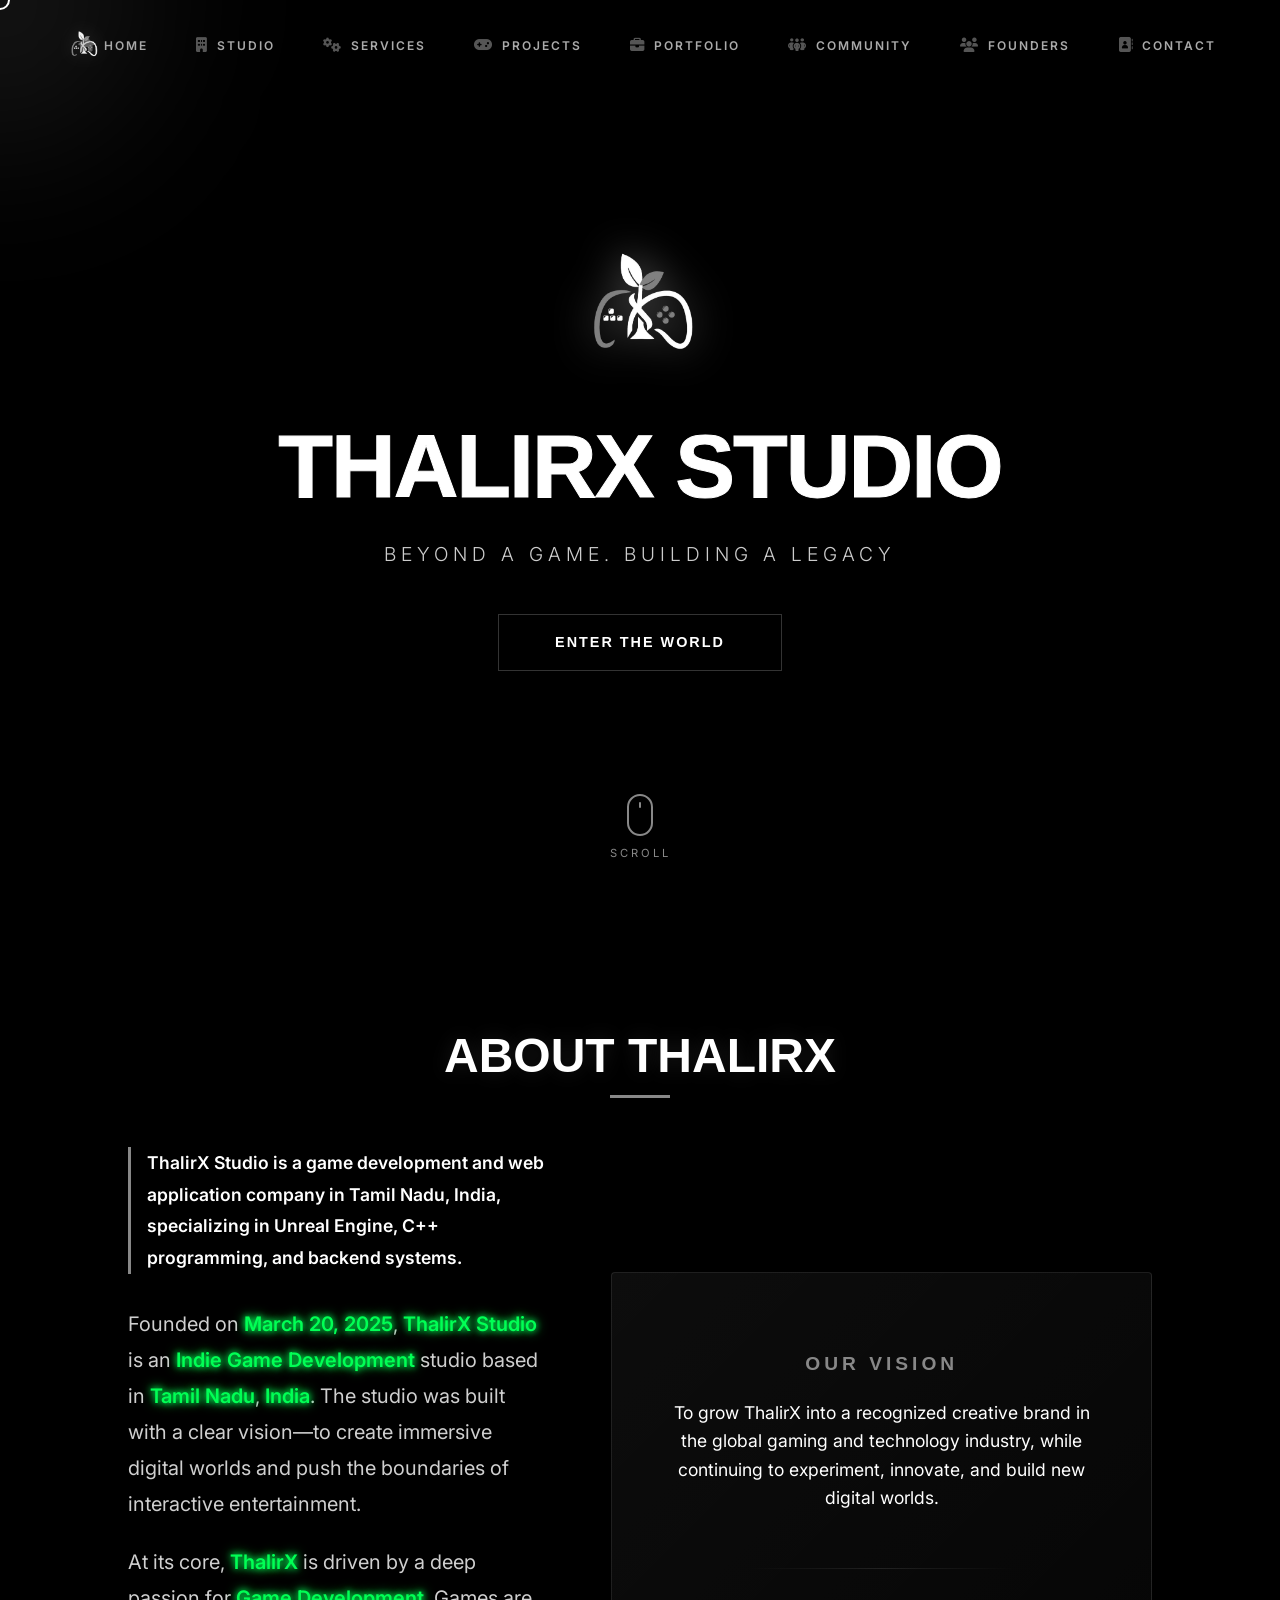
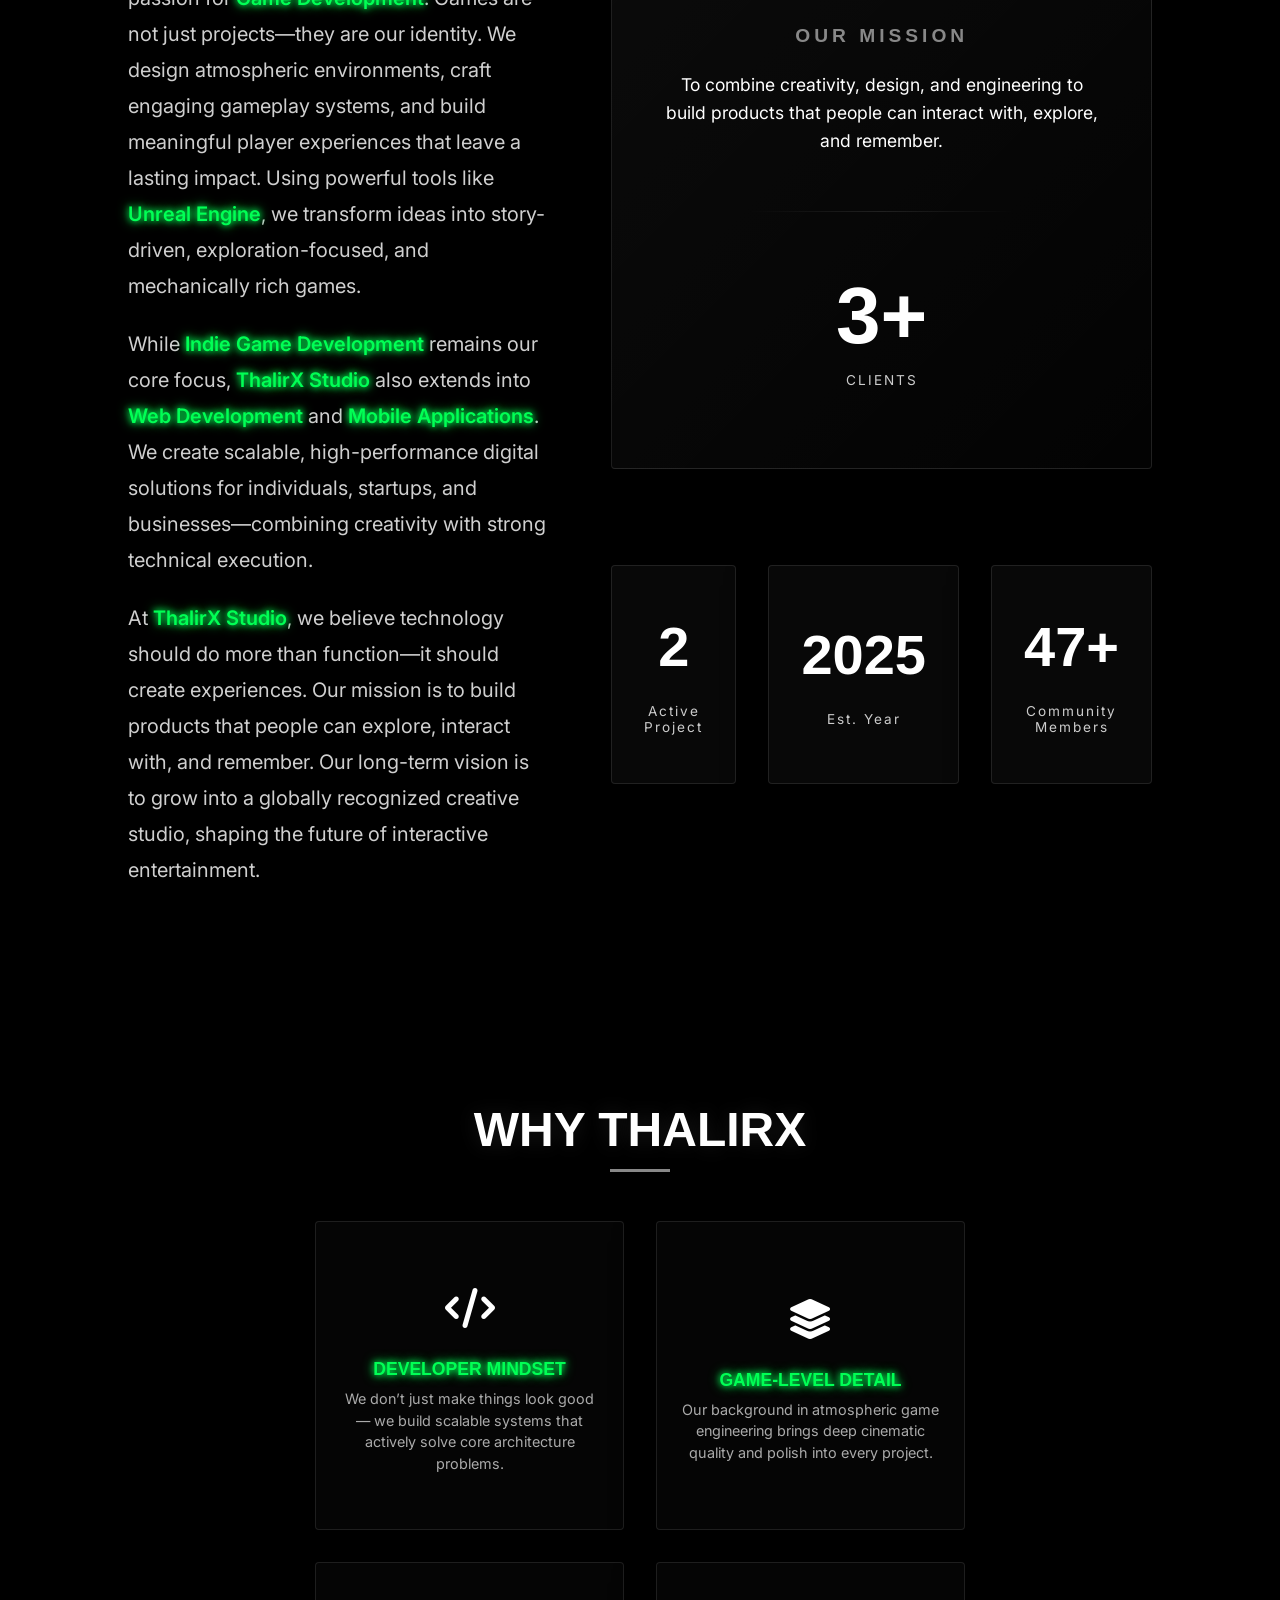
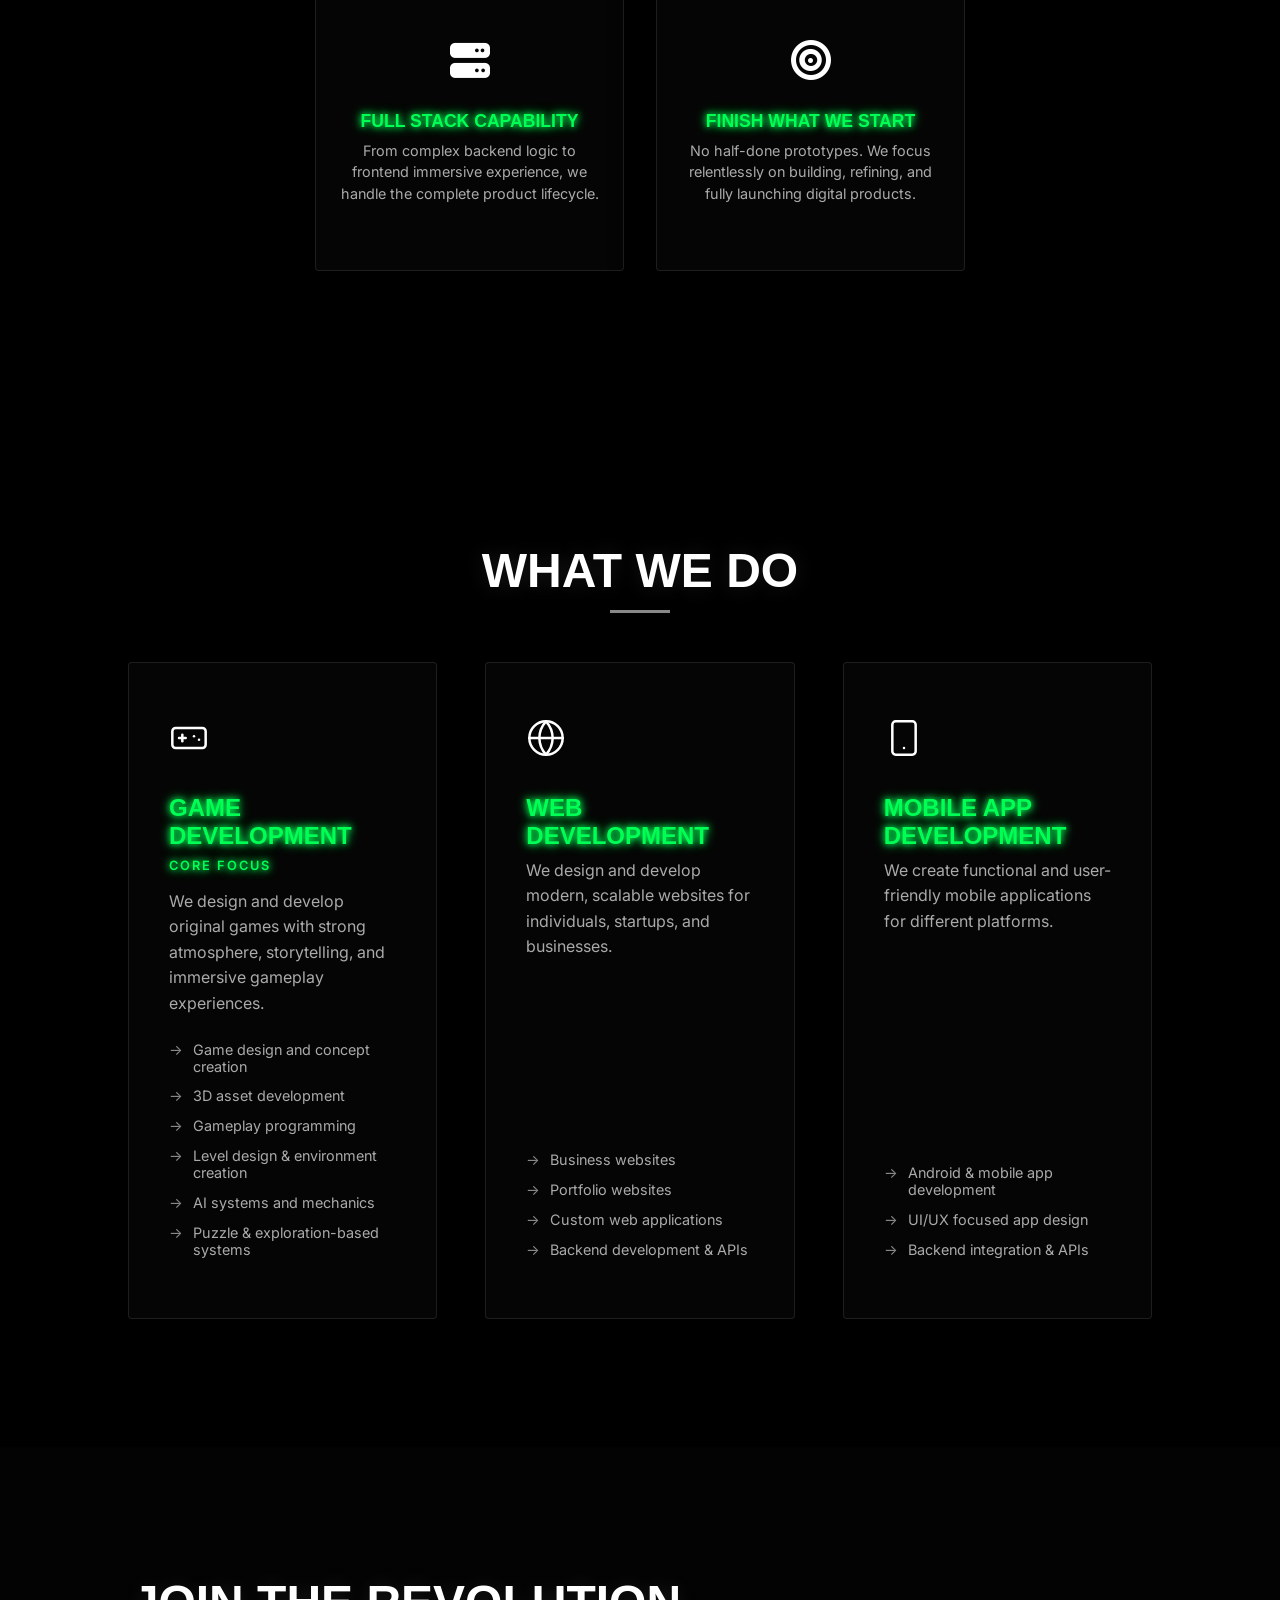
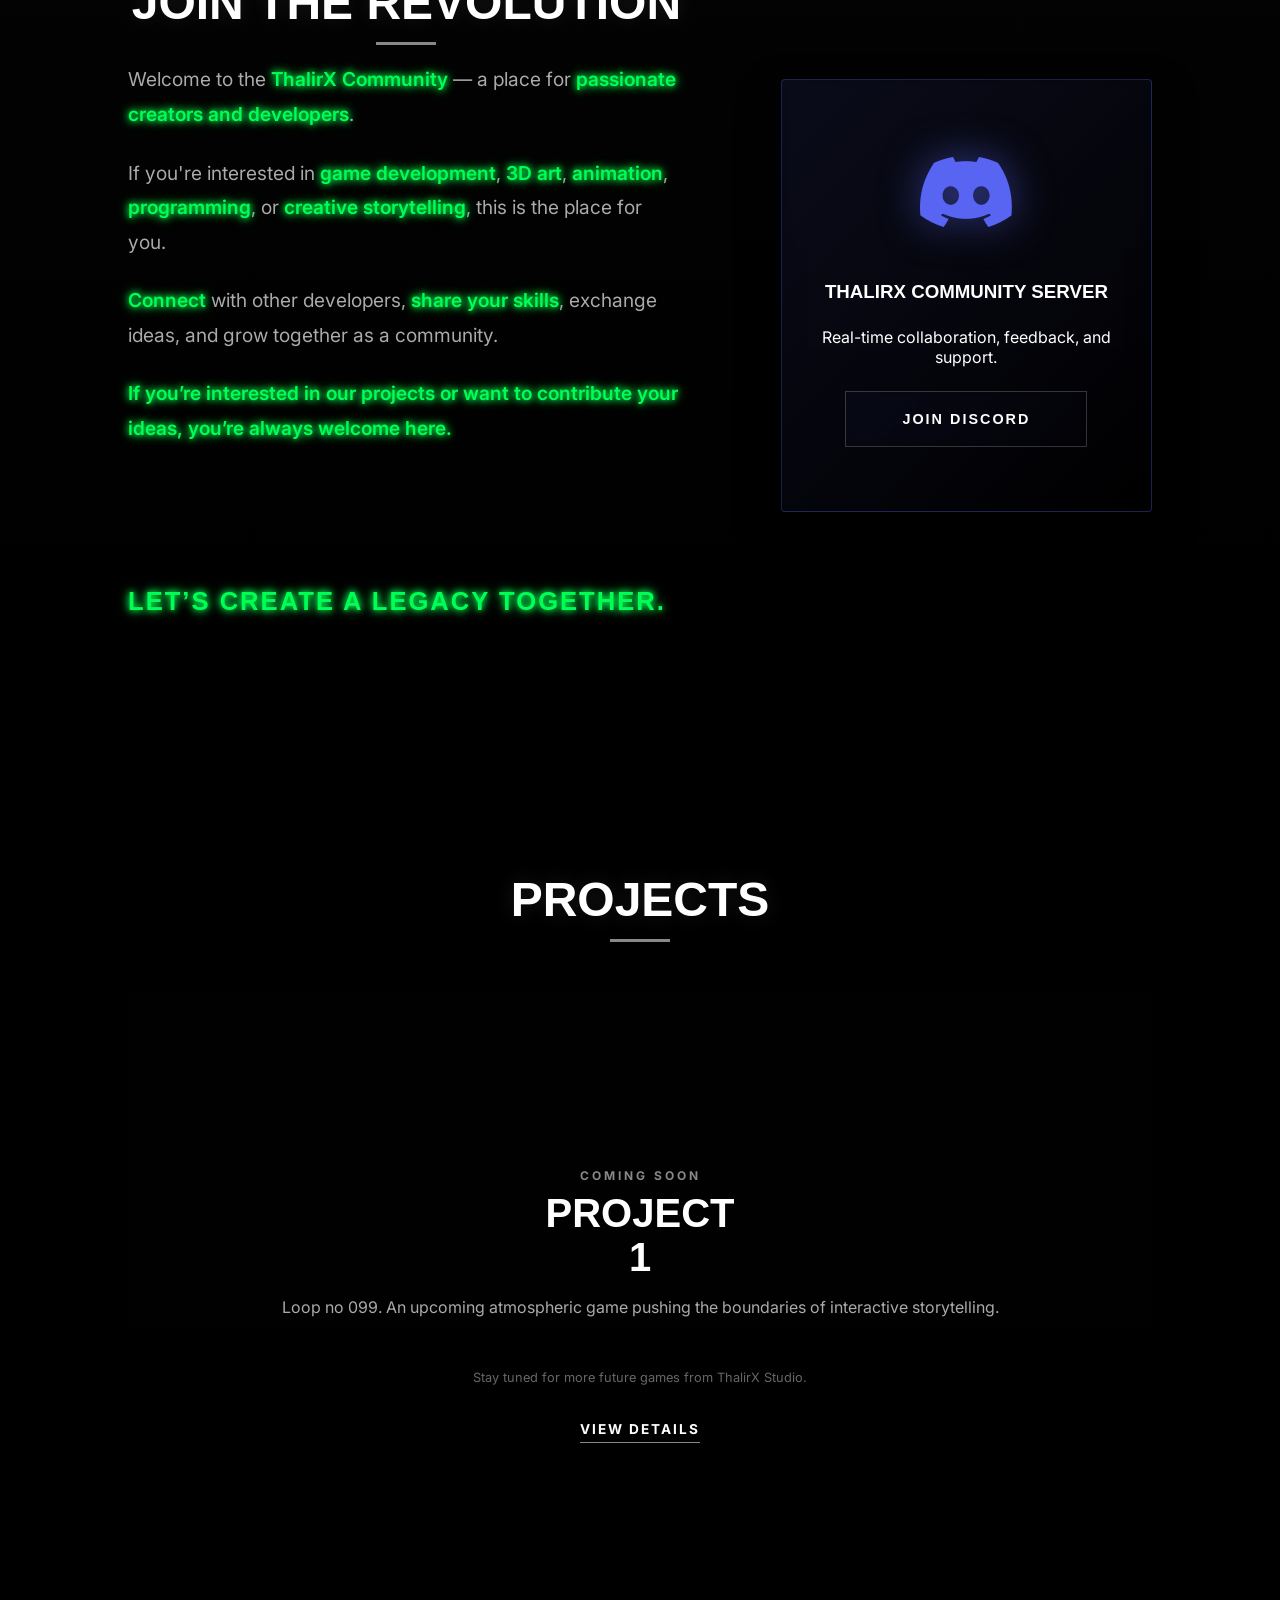
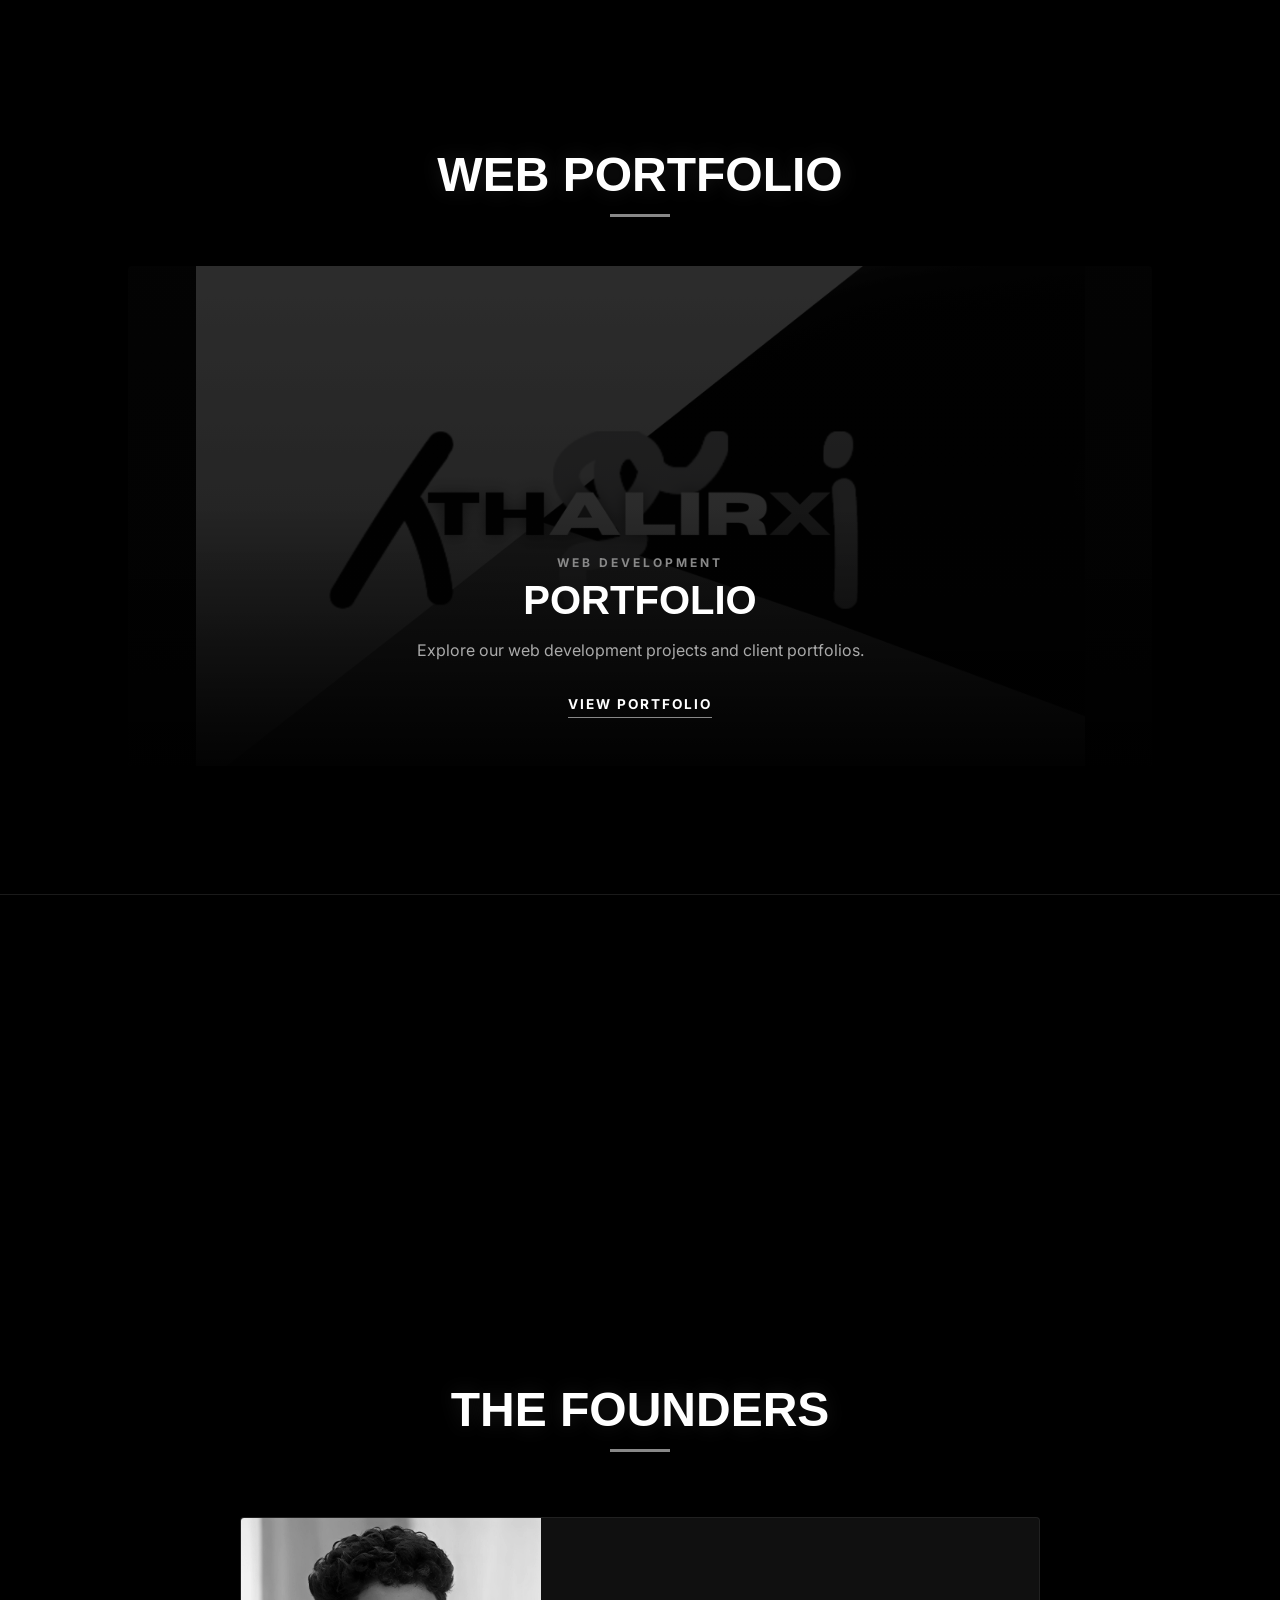
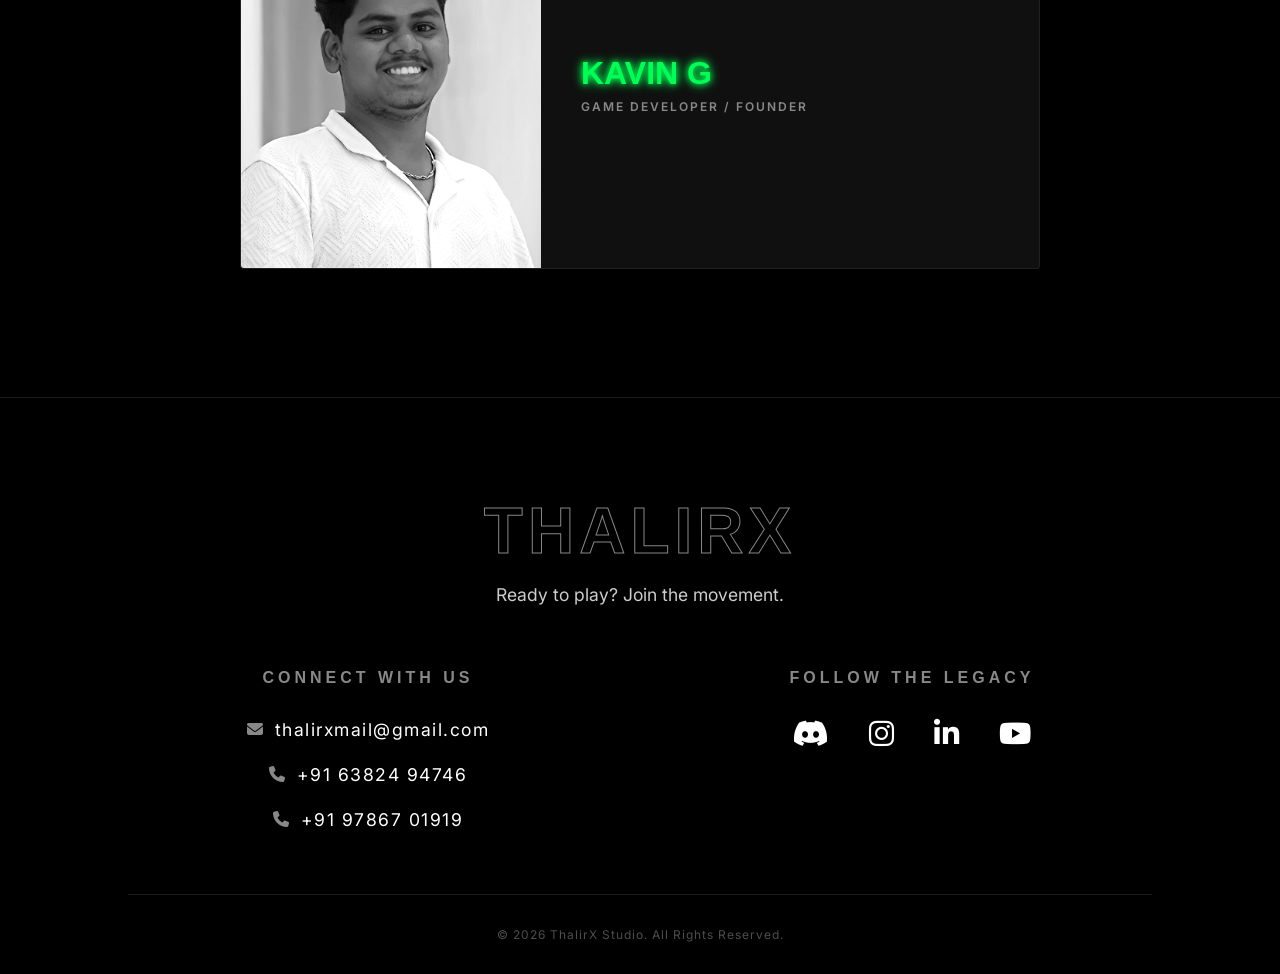
==== commit 30ce8ae3: "Update website content, assets, and styles; add portfolio page" ====
--- a/index.html
+++ b/index.html
@@ -4,28 +4,31 @@
 <head>
     <meta charset="UTF-8">
     <meta name="viewport" content="width=device-width, initial-scale=1.0">
+    <link rel="icon" type="image/png" href="assets/logo.png">
+    <meta name="theme-color" content="#000000">
+    <meta name="apple-mobile-web-app-status-bar-style" content="black-translucent">
     <title>ThalirX Studio – Indie Game Development & Creative Tech Studio</title>
     <meta name="description"
         content="ThalirX Studio is an indie game development studio creating immersive games, apps and web experiences. Started in 2025.">
     <meta name="keywords"
-        content="ThalirX Studio, Indie Game Development, Game Development in India, Unreal Engine Developer, atmospheric games, web development, mobile app development, ThalirX community, Kavin G, Rangesh">
-    <link rel="canonical" href="https://thalirx.com/">
+        content="game development company in tamil nadu, unreal engine developer india, indie game studio india, game developer in tamil nadu, unreal engine game development services, c++ game developer india, horror game developer india, unity vs unreal game developers india, web app development company in tamil nadu, full stack developer tamil nadu, website development company india small business, custom web app developer india, backend developer java india, thalirx studio, kavin g game developer, indie studio tamil nadu, game development startup india, Kavin G, ThalirX, ThalirX Studio, gaming studio in Tamilnadu, thalirx studio, game developement, web developement in tamilnadu, Kavin G Game Developer, ThalirX Games, Founder of ThalirX, ThalirX Studio India, Unreal Engine Developer, C++ Game Programmer, Unreal Engine Blueprints, Game Mechanics Designer, Immersive Gameplay Mechanics, Indie Horror Games, Loop no 099, Project 1 ThalirX, Atmospheric Exploration Games, Puzzle Driven Interactions, Tamil Nadu game developers, Coimbatore Game Dev, Chennai Game Dev, Software development Tamil Nadu, South India Game Dev, Best indie studios in India, First Person Horror Indie, Psychological Thriller Games, Narrative Driven Games, Interactive Web Experiences, 3D Web Development, Creative Tech Studio, App Development Tamil Nadu, Digital Storytelling, UX/UI for Games, Level Design Services, Game Testing India, 3D Modeling for Games, VR Development, AR Development Tamil Nadu, Full Stack Game Development, Technical Game Design, Blueprint Scripting, Indie Game Loop, Mysterious Underground Games, Kavin G Unreal Developer, ThalirX Official">
+    <link rel="canonical" href="https://thalirxstudio.netlify.app/">
 
     <!-- Open Graph / Facebook -->
     <meta property="og:type" content="website">
-    <meta property="og:url" content="https://thalirx.com/">
+    <meta property="og:url" content="https://thalirxstudio.netlify.app/">
     <meta property="og:title" content="ThalirX Studio – Indie Game Development & Creative Tech Studio">
     <meta property="og:description"
         content="Beyond a game. Building a legacy. Explore immersive digital experiences and atmospheric worlds crafted by ThalirX Studio.">
-    <meta property="og:image" content="https://thalirx.com/assets/logo.png">
+    <meta property="og:image" content="https://thalirxstudio.netlify.app/assets/logo.png">
 
     <!-- Twitter -->
     <meta property="twitter:card" content="summary_large_image">
-    <meta property="twitter:url" content="https://thalirx.com/">
+    <meta property="twitter:url" content="https://thalirxstudio.netlify.app/">
     <meta property="twitter:title" content="ThalirX Studio – Indie Game Development & Creative Tech Studio">
     <meta property="twitter:description"
         content="Beyond a game. Building a legacy. Explore immersive digital experiences and atmospheric worlds crafted by ThalirX Studio.">
-    <meta property="twitter:image" content="https://thalirx.com/assets/logo.png">
+    <meta property="twitter:image" content="https://thalirxstudio.netlify.app/assets/logo.png">
 
     <!-- Structured Data -->
     <script type="application/ld+json">
@@ -33,31 +36,66 @@
       "@context": "https://schema.org",
       "@type": "Organization",
       "name": "ThalirX Studio",
-      "url": "https://thalirx.com/",
-      "logo": "https://thalirx.com/assets/logo.png",
-      "foundingDate": "2025-03-20",
-      "founders": [
+      "url": "https://thalirxstudio.netlify.app/",
+      "founder": {
+        "@type": "Person",
+        "name": "Kavin G",
+        "jobTitle": "Lead Game Developer",
+        "url": "https://linkedin.com/in/thalirx-studio/"
+      },
+      "contactPoint": [
         {
-          "@type": "Person",
-          "name": "Kavin G"
+          "@type": "ContactPoint",
+          "telephone": "+919786701919",
+          "contactType": "customer support"
         },
         {
-          "@type": "Person",
-          "name": "Rangesh"
+          "@type": "ContactPoint",
+          "telephone": "+916382494746",
+          "contactType": "technical lead"
         }
       ],
-      "contactPoint": {
-        "@type": "ContactPoint",
-        "telephone": "+91 6382494746",
-        "contactType": "customer support",
-        "email": "thalirxmail@gmail.com"
-      },
       "sameAs": [
-        "https://www.instagram.com/thalirx_studio",
-        "https://www.linkedin.com/company/thalirx-studio/",
-        "https://youtube.com/@thalirx_studio"
+        "https://www.youtube.com/@THALIRX_STUDIO",
+        "https://linkedin.com/in/thalirx-studio/"
       ]
     }
+    </script>
+
+    <!-- AI Service Definitions (For Copilot, ChatGPT, Perplexity) -->
+    <script type="application/ld+json">
+    [
+      {
+        "@context": "https://schema.org",
+        "@type": "Service",
+        "serviceType": "Game Development Company",
+        "provider": {
+          "@type": "Organization",
+          "name": "ThalirX Studio"
+        },
+        "areaServed": {
+          "@type": "State",
+          "name": "Tamil Nadu, India"
+        },
+        "description": "Professional Unreal Engine game development, C++ programming, horror games, and immersive game mechanics design by ThalirX Studio in Tamil Nadu.",
+        "category": "Software Development"
+      },
+      {
+        "@context": "https://schema.org",
+        "@type": "Service",
+        "serviceType": "Web Application Development",
+        "provider": {
+          "@type": "Organization",
+          "name": "ThalirX Studio"
+        },
+        "areaServed": {
+          "@type": "State",
+          "name": "Tamil Nadu, India"
+        },
+        "description": "Custom full-stack web application development, responsive UI/UX design, and scalable backend systems.",
+        "category": "Web Development"
+      }
+    ]
     </script>
 
     <link rel="stylesheet" href="style.css">
@@ -99,6 +137,7 @@
         <li><a href="#about"><i class="fa-solid fa-building"></i><span>Studio</span></a></li>
         <li><a href="#services"><i class="fa-solid fa-gears"></i><span>Services</span></a></li>
         <li><a href="#projects"><i class="fa-solid fa-gamepad"></i><span>Projects</span></a></li>
+        <li><a href="#portfolio"><i class="fa-solid fa-briefcase"></i><span>Portfolio</span></a></li>
         <li><a href="#community"><i class="fa-solid fa-people-group"></i><span>Community</span></a></li>
         <li><a href="#founders"><i class="fa-solid fa-users"></i><span>Founders</span></a></li>
         <li><a href="#contact"><i class="fa-solid fa-address-book"></i><span>Contact</span></a></li>
@@ -133,6 +172,9 @@
             <h2 class="section-title">ABOUT THALIRX</h2>
             <div class="about-grid">
                 <div class="about-text">
+                    <p style="color: var(--text-primary); font-weight: 600; font-size: 1.1rem; border-left: 3px solid var(--accent); padding-left: 1rem; margin-bottom: 2rem;">
+                        ThalirX Studio is a game development and web application company in Tamil Nadu, India, specializing in Unreal Engine, C++ programming, and backend systems.
+                    </p>
                     <p>
                         Founded on <span class="highlight">March 20, 2025</span>,
                         <span class="highlight">ThalirX Studio</span> is an
@@ -186,13 +228,13 @@
                         <div class="divider-line"></div>
 
                         <div class="stat counter-stat">
-                            <div class="counter-container" data-target="2" id="clientCounter"></div>
+                            <div class="counter-container" data-target="3" id="clientCounter"></div>
                             <span class="stat-label">CLIENTS</span>
                         </div>
                     </div>
                     <div class="stats-grid">
                         <div class="stat-item glass-panel" data-tilt>
-                            <span class="stat-static-value">1</span>
+                            <span class="stat-static-value">2</span>
                             <span class="stat-label">Active Project</span>
                         </div>
                         <div class="stat-item glass-panel" data-tilt>
@@ -205,6 +247,87 @@
                         </div>
                     </div>
                 </div>
+            </div>
+        </div>
+    </section>
+
+    <!-- WHY CHOOSE US -->
+    <style>
+        .why-grid {
+            display: grid;
+            grid-template-columns: repeat(2, 1fr);
+            gap: 2rem;
+            max-width: 650px;
+            margin: 0 auto;
+        }
+        .why-grid .service-card {
+            aspect-ratio: 1 / 1;
+            display: flex;
+            flex-direction: column;
+            justify-content: center;
+            align-items: center;
+            text-align: center;
+            padding: 2rem 1.5rem;
+        }
+        .why-grid .service-card h3 {
+            font-size: 1.1rem;
+            margin-bottom: 0.5rem;
+        }
+        .why-grid .service-card p {
+            font-size: 0.9rem;
+            line-height: 1.5;
+            margin: 0;
+        }
+        @media (max-width: 768px) {
+            .why-grid {
+                grid-template-columns: 1fr;
+                max-width: 400px;
+            }
+            .why-grid .service-card {
+                aspect-ratio: auto;
+                min-height: 220px;
+            }
+        }
+    </style>
+    <section id="why-choose-us" class="culture" style="padding-top: 0; margin-top: 4rem; padding-bottom: 4rem;">
+        <div class="container">
+            <h2 class="section-title">WHY THALIRX</h2>
+            <div class="why-grid">
+                
+                <div class="service-card glass-panel" data-tilt>
+                    <div class="service-icon">
+                        <i class="fa-solid fa-code" style="font-size: 2.5rem; color: var(--text-primary);"></i>
+                    </div>
+                    <h3><span class="highlight">Developer Mindset</span></h3>
+                    <p>We don’t just make things look good — we build scalable systems that actively solve core architecture problems.</p>
+                </div>
+
+                <div class="service-card glass-panel" data-tilt>
+                    <div class="service-icon">
+                        <i class="fa-solid fa-layer-group" style="font-size: 2.5rem; color: var(--text-primary);"></i>
+                    </div>
+                    <h3><span class="highlight">Game-Level Detail</span></h3>
+                    <p>Our background in atmospheric game engineering brings deep cinematic quality and polish into every project.</p>
+                </div>
+
+                <div class="service-card glass-panel" data-tilt>
+                    <div class="service-icon">
+                        <i class="fa-solid fa-server" style="font-size: 2.5rem; color: var(--text-primary);"></i>
+                    </div>
+                    <h3><span class="highlight">Full Stack Capability</span></h3>
+                    <p>From complex backend logic to frontend immersive experience, we handle the complete product lifecycle.</p>
+                </div>
+
+                <div class="service-card glass-panel" data-tilt>
+                    <div class="service-icon">
+                        <i class="fa-solid fa-bullseye" style="font-size: 2.5rem; color: var(--text-primary);"></i>
+                    </div>
+                    <h3><span class="highlight">Finish What We Start</span></h3>
+                    <p>No half-done prototypes. We focus relentlessly on building, refining, and fully launching digital products.</p>
+                </div>
+
+            </div>
+        </div>
     </section>
 
     <section id="services" class="services">
@@ -225,8 +348,7 @@
                     </div>
                     <h3><span class="highlight">Game Development</span></h3>
                     <span class="service-subtitle"><span class="highlight">Core Focus</span></span>
-                    <p>We design and develop original games with strong atmosphere, storytelling, and immersive gameplay
-                        experiences.</p>
+                    <p>We design and develop original games with strong atmosphere, storytelling, and immersive gameplay experiences.</p>
                     <ul class="service-list">
                         <li>Game design and concept creation</li>
                         <li>3D asset development</li>
@@ -242,8 +364,7 @@
                         <svg width="40" height="40" viewBox="0 0 24 24" fill="none" stroke="currentColor"
                             stroke-width="1.5" stroke-linecap="round" stroke-linejoin="round">
                             <circle cx="12" cy="12" r="10" />
-                            <path
-                                d="M12 2a15.3 15.3 0 0 1 4 10 15.3 15.3 0 0 1-4 10 15.3 15.3 0 0 1-4-10 15.3 15.3 0 0 1 4-10z" />
+                            <path d="M12 2a15.3 15.3 0 0 1 4 10 15.3 15.3 0 0 1-4 10 15.3 15.3 0 0 1-4-10 15.3 15.3 0 0 1 4-10z" />
                             <path d="M2 12h20" />
                         </svg>
                     </div>
@@ -339,7 +460,28 @@
                         </p>
                         <p class="future-games" style="font-size: 0.8rem; margin-top: 1rem; opacity: 0.6;">Stay tuned
                             for more future games from ThalirX Studio.</p>
-                        <a href="project1.html" class="project-link">VIEW DETAILS</a>
+                        <a href="./project1.html" class="project-link">VIEW DETAILS</a>
+                    </div>
+                </div>
+
+            </div>
+        </div>
+    </section>
+
+    <section id="portfolio" class="projects">
+        <div class="container">
+            <h2 class="section-title">WEB PORTFOLIO</h2>
+            <div class="projects-grid">
+                
+                <div class="project-card">
+                    <div class="project-image"
+                        style="background-image: url('assets/pf/main.jpeg'); background-size: contain; background-repeat: no-repeat; background-position: center; background-color: #0b0b0b;">
+                    </div>
+                    <div class="project-content">
+                        <span class="project-category">WEB DEVELOPMENT</span>
+                        <h3>PORTFOLIO</h3>
+                        <p>Explore our web development projects and client portfolios.</p>
+                        <a href="./portfolio.html" class="project-link">VIEW PORTFOLIO</a>
                     </div>
                 </div>
 
@@ -365,20 +507,6 @@
                     </div>
                 </div>
             </div>
-            <div class="founder-card" data-tilt>
-                <!-- Rangesh Image placeholder -->
-                <div class="founder-image rangesh-img"></div>
-                <div class="founder-info-container">
-                    <div class="founder-info">
-                        <h3><span class="highlight">RANGESH</span></h3>
-                        <span class="role">MARKETING / FOUNDER</span>
-                        <p>The visionary lead for design. Crafting stunning visuals, conceptualizing game art, and
-                            defining
-                            the
-                            studio's aesthetic identity.</p>
-                    </div>
-                </div>
-            </div>
         </div>
     </section>
 
@@ -394,11 +522,11 @@
                         <a href="mailto:thalirxmail@gmail.com" class="contact-link">
                             <i class="fas fa-envelope"></i> thalirxmail@gmail.com
                         </a>
-                        <a href="tel:6382494746" class="contact-link">
-                            <i class="fas fa-phone"></i> +91 6382494746
-                        </a>
-                        <a href="tel:6369805185" class="contact-link">
-                            <i class="fas fa-phone"></i> +91 6369805185
+                        <a href="tel:+916382494746" class="contact-link">
+                            <i class="fas fa-phone"></i> +91 63824 94746
+                        </a>
+                        <a href="tel:+919786701919" class="contact-link">
+                            <i class="fas fa-phone"></i> +91 97867 01919
                         </a>
                     </div>
                 </div>
@@ -413,7 +541,7 @@
                             aria-label="Follow us on Instagram">
                             <i class="fab fa-instagram"></i>
                         </a>
-                        <a href="https://www.linkedin.com/company/thalirx-studio/" target="_blank"
+                        <a href="https://linkedin.com/in/thalirx-studio/" target="_blank"
                             aria-label="Follow us on LinkedIn">
                             <i class="fab fa-linkedin-in"></i>
                         </a>
--- a/style.css
+++ b/style.css
@@ -59,14 +59,22 @@
 
 :root {
     /* Color Palette from ThalirX Logo (Black, White, Gray) */
-    --bg-color: #030303;
+    --bg-color: #000000;
     --text-primary: #ffffff;
     --text-secondary: #aaaaaa;
     --accent: #888888;
     --accent-light: #cccccc;
-    --navbar-bg: rgba(3, 3, 3, 0.85);
+    --navbar-bg: rgba(0, 0, 0, 0.85);
     --card-bg: rgba(255, 255, 255, 0.03);
     --border-color: rgba(255, 255, 255, 0.1);
+}
+
+html, body {
+    background-color: #000000 !important;
+    margin: 0;
+    padding: 0;
+    width: 100%;
+    min-height: 100%;
 }
 
 * {
@@ -603,10 +611,11 @@
 
 /* Founders Section */
 .founders-grid {
-    display: grid;
-    grid-template-columns: repeat(auto-fit, minmax(350px, 1fr));
+    display: flex;
+    justify-content: center;
     gap: 3rem;
     margin-top: 5rem;
+    flex-wrap: wrap;
 }
 
 .founder-card {
@@ -648,8 +657,8 @@
     background-image: url('assets/KAVING.jpeg');
 }
 
-.rangesh-img {
-    background-image: url('assets/RANGESH.jpeg');
+.founder-card {
+    max-width: 800px;
 }
 
 .founder-info-container {
@@ -983,7 +992,7 @@
     inset: 0;
     background-size: cover;
     background-position: center;
-    filter: grayscale(90%) brightness(0.4) blur(1px);
+    filter: grayscale(80%) brightness(0.5);
     transition: all 0.8s cubic-bezier(0.16, 1, 0.3, 1);
 }
 
@@ -991,7 +1000,7 @@
     content: '';
     position: absolute;
     inset: 0;
-    background: linear-gradient(rgba(3, 3, 3, 0.75), rgba(3, 3, 3, 0.9));
+    background: linear-gradient(rgba(3, 3, 3, 0.6), rgba(3, 3, 3, 0.75));
     z-index: 1;
 }
 
@@ -1861,12 +1870,12 @@
 
 .feature-item:hover {
     transform: translateY(-10px);
-    border-color: #00ffd5;
-    box-shadow: 0 0 30px rgba(0, 255, 213, 0.1);
+    border-color: #00ff55;
+    box-shadow: 0 0 30px rgba(0, 255, 85, 0.15);
 }
 
 .feature-item h3 {
-    color: #00ffd5;
+    color: #00ff55;
     margin-bottom: 1rem;
     font-family: 'Syncopate', sans-serif;
     font-size: 1.1rem;
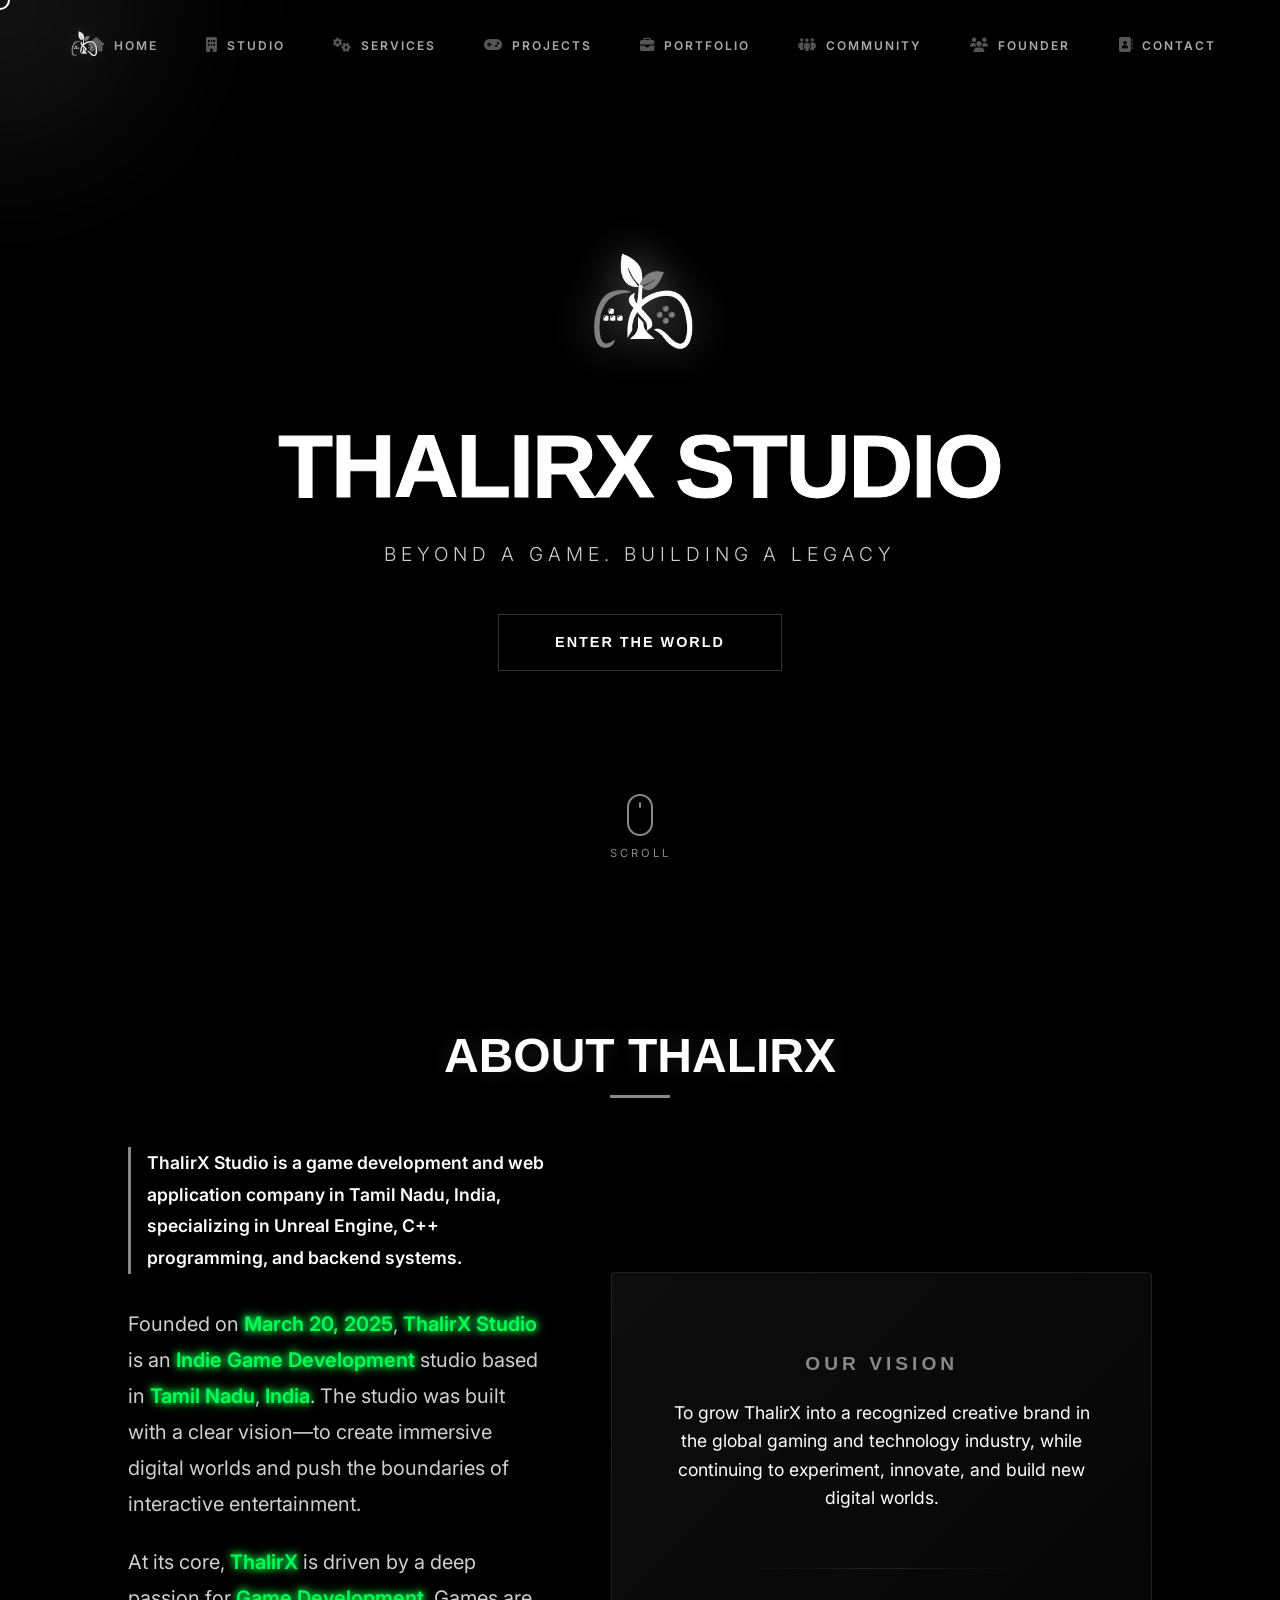
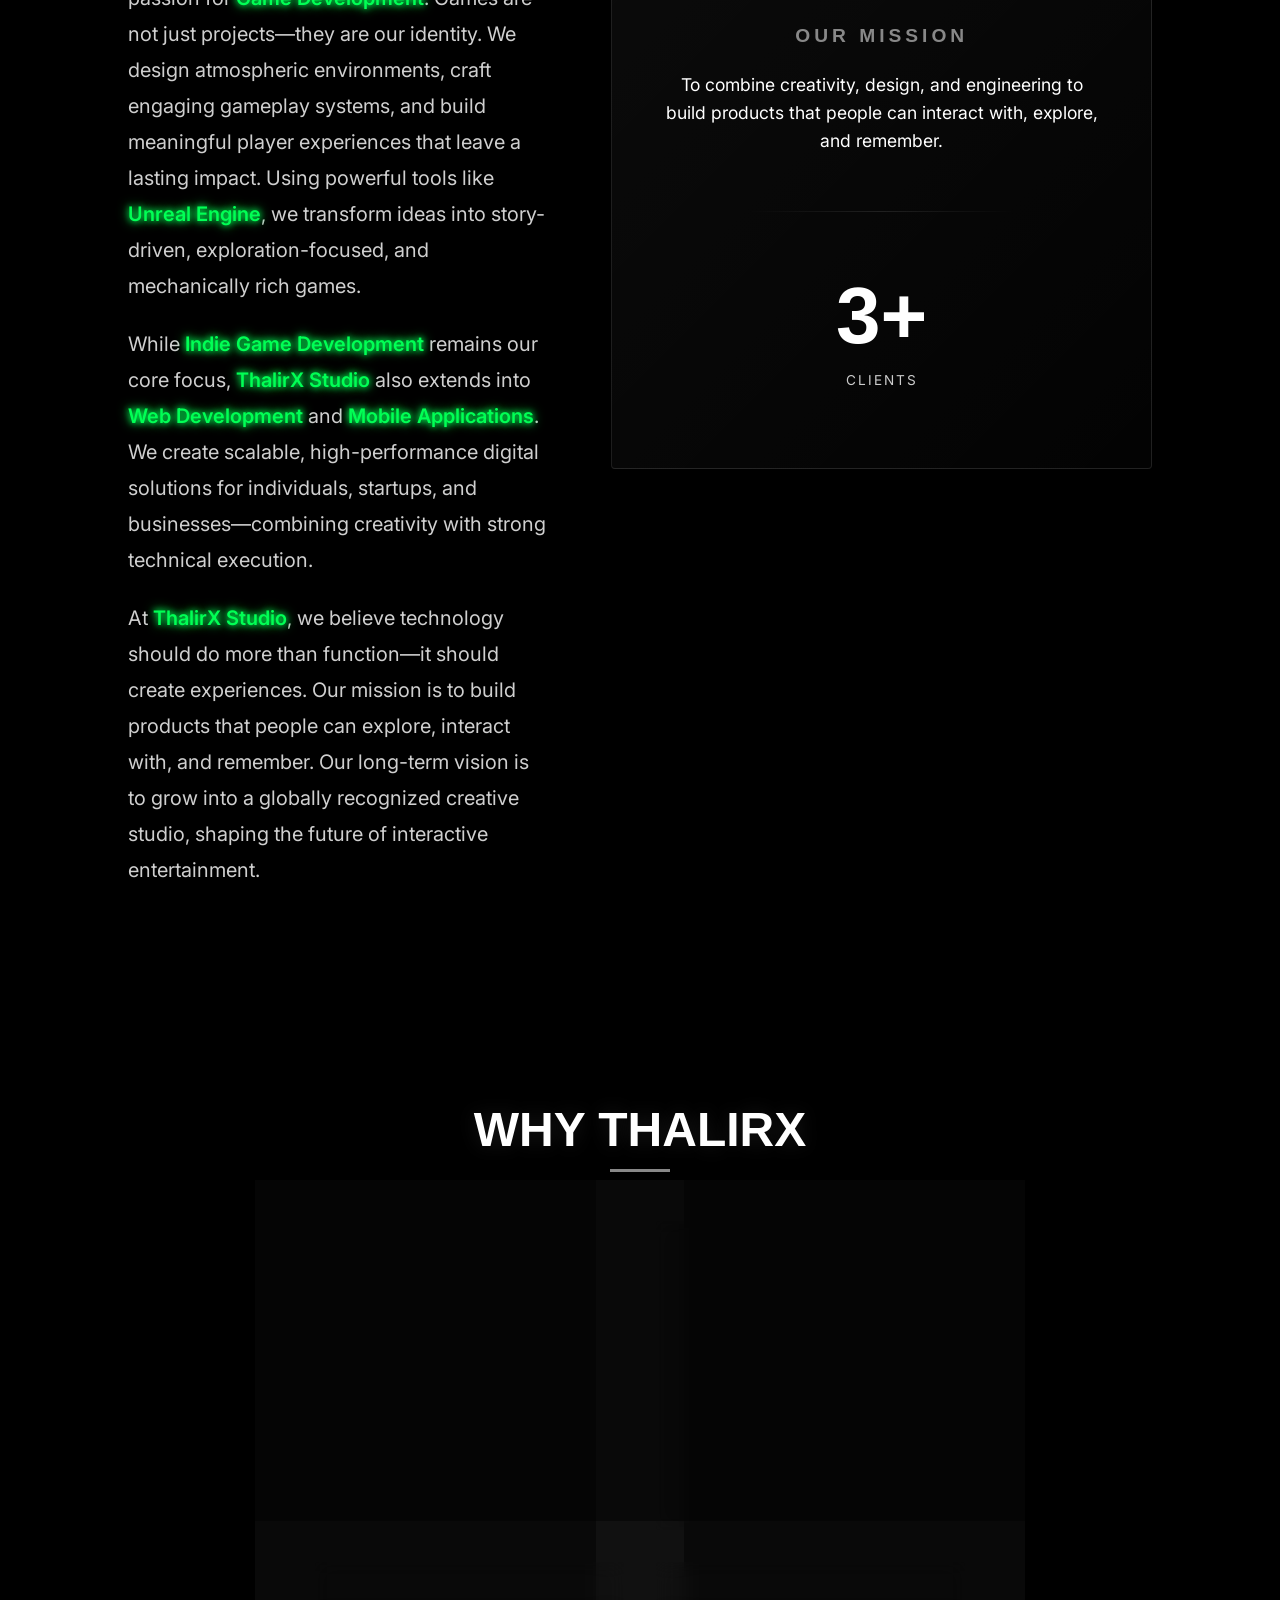
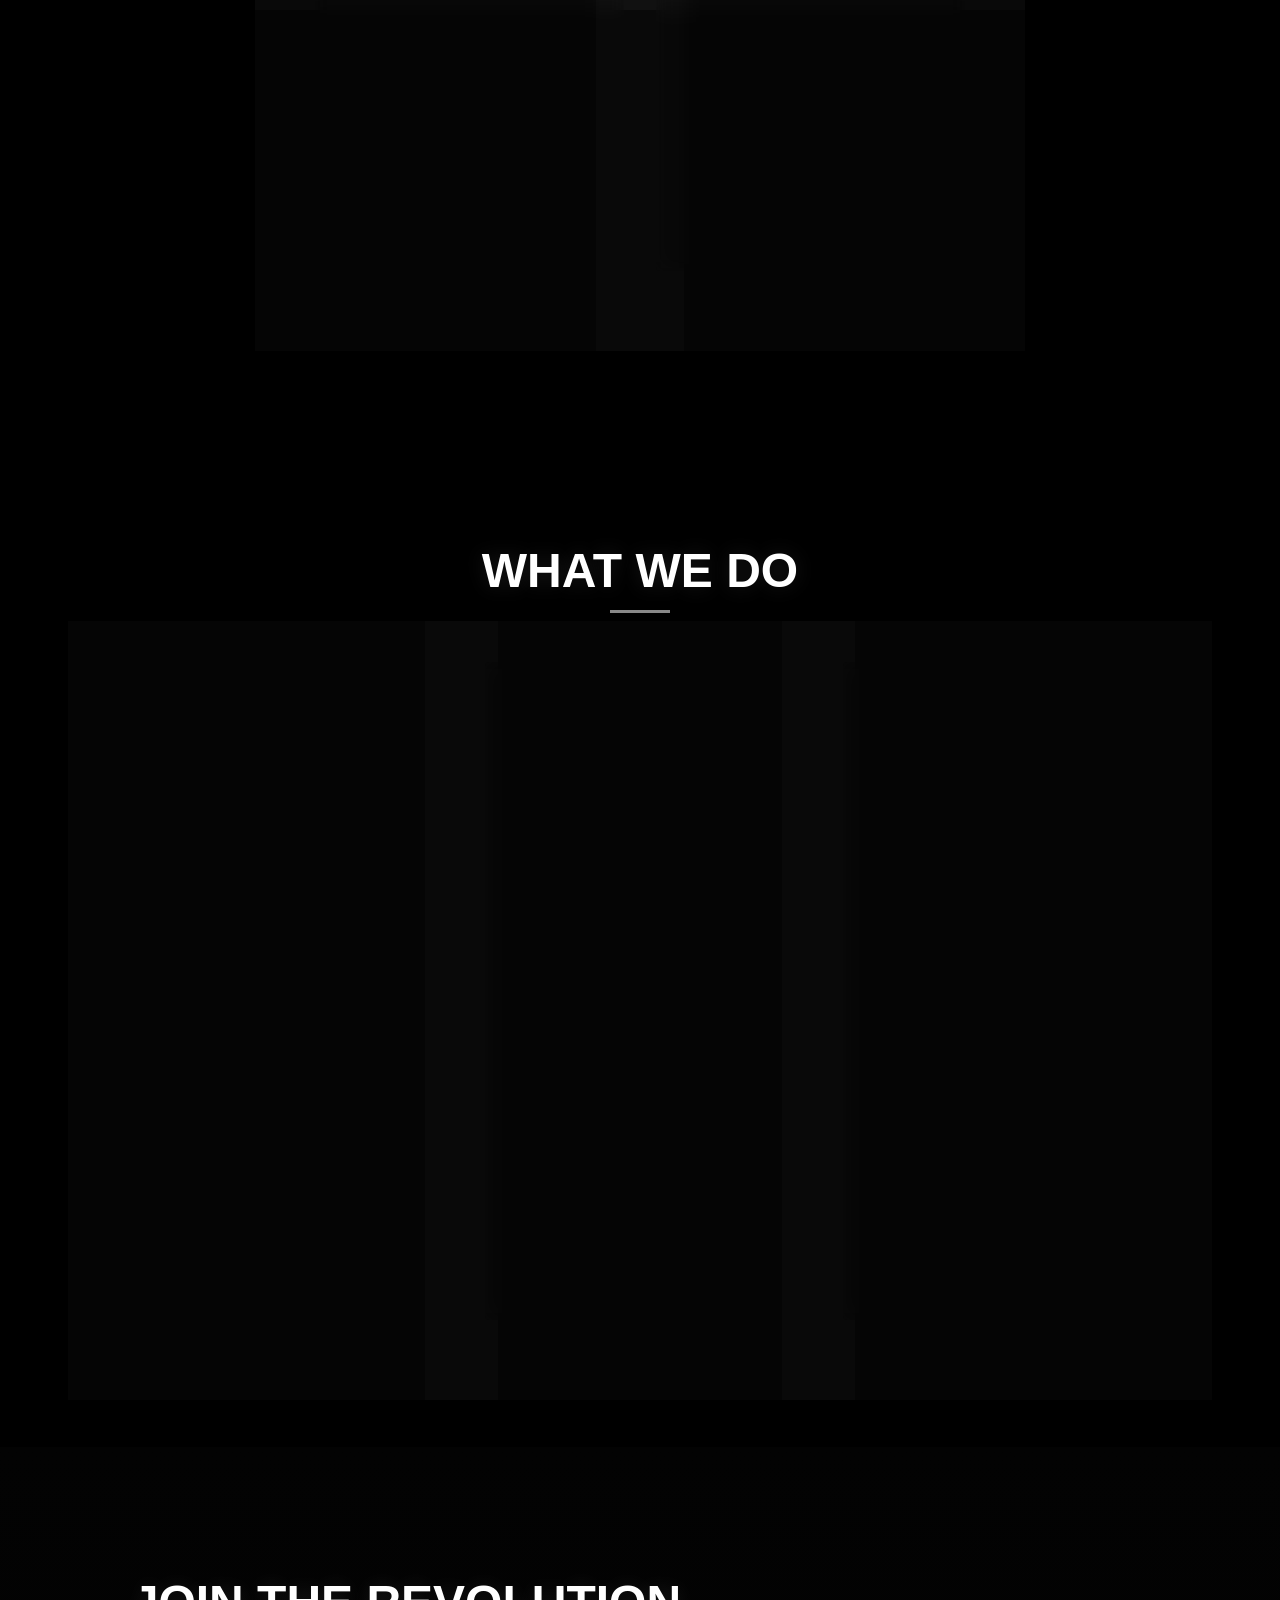
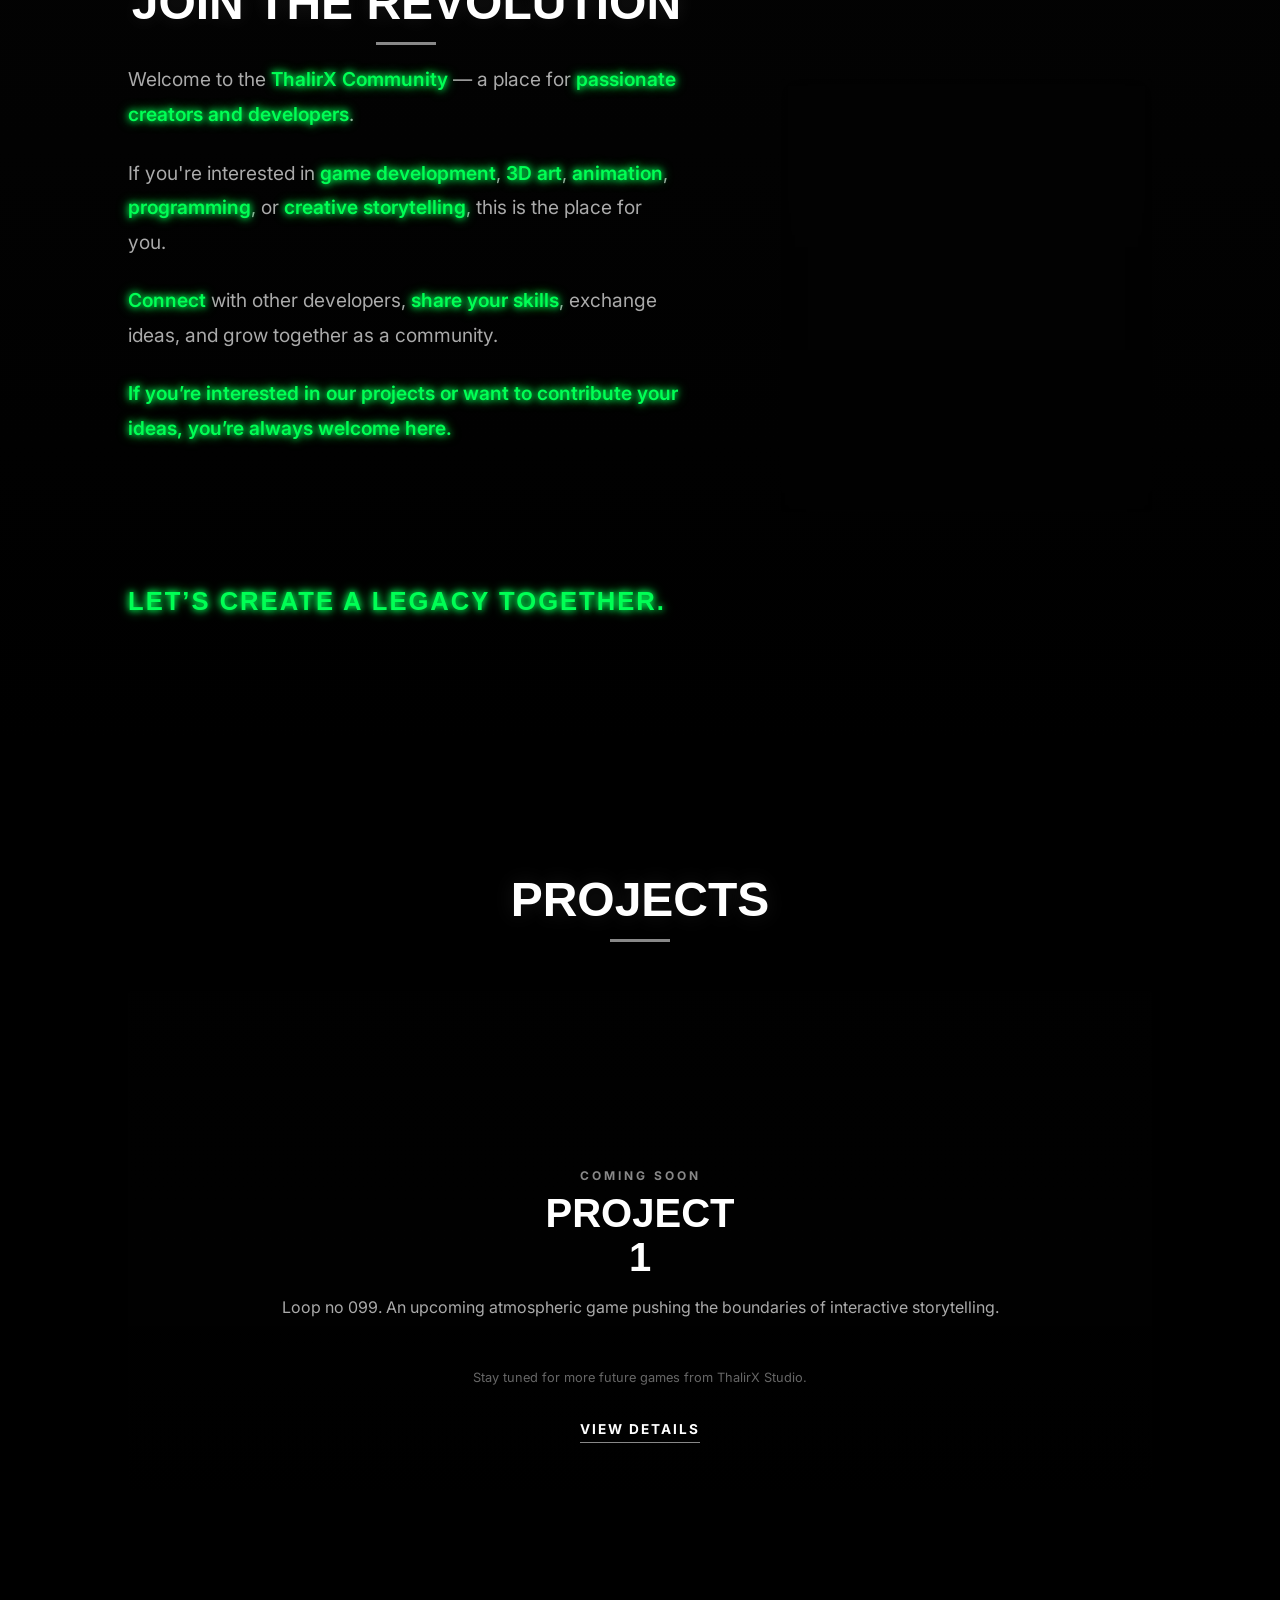
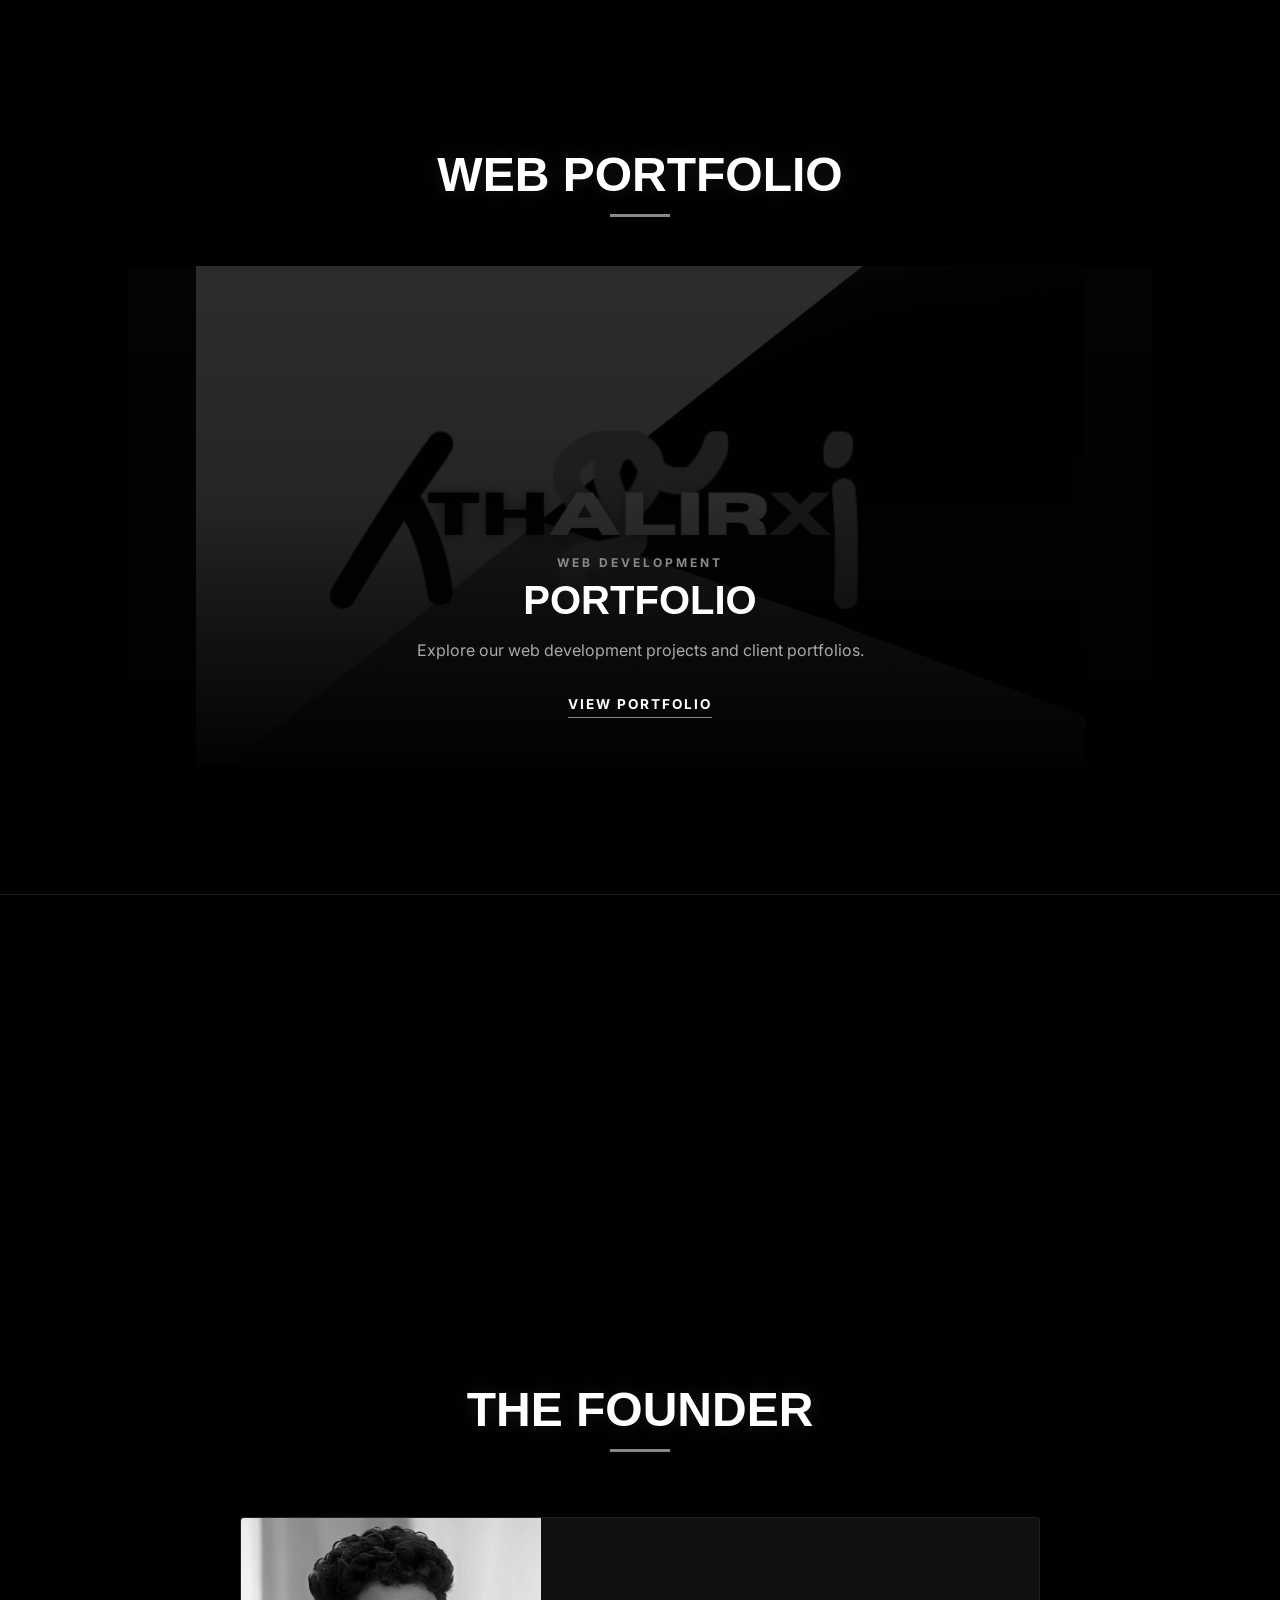
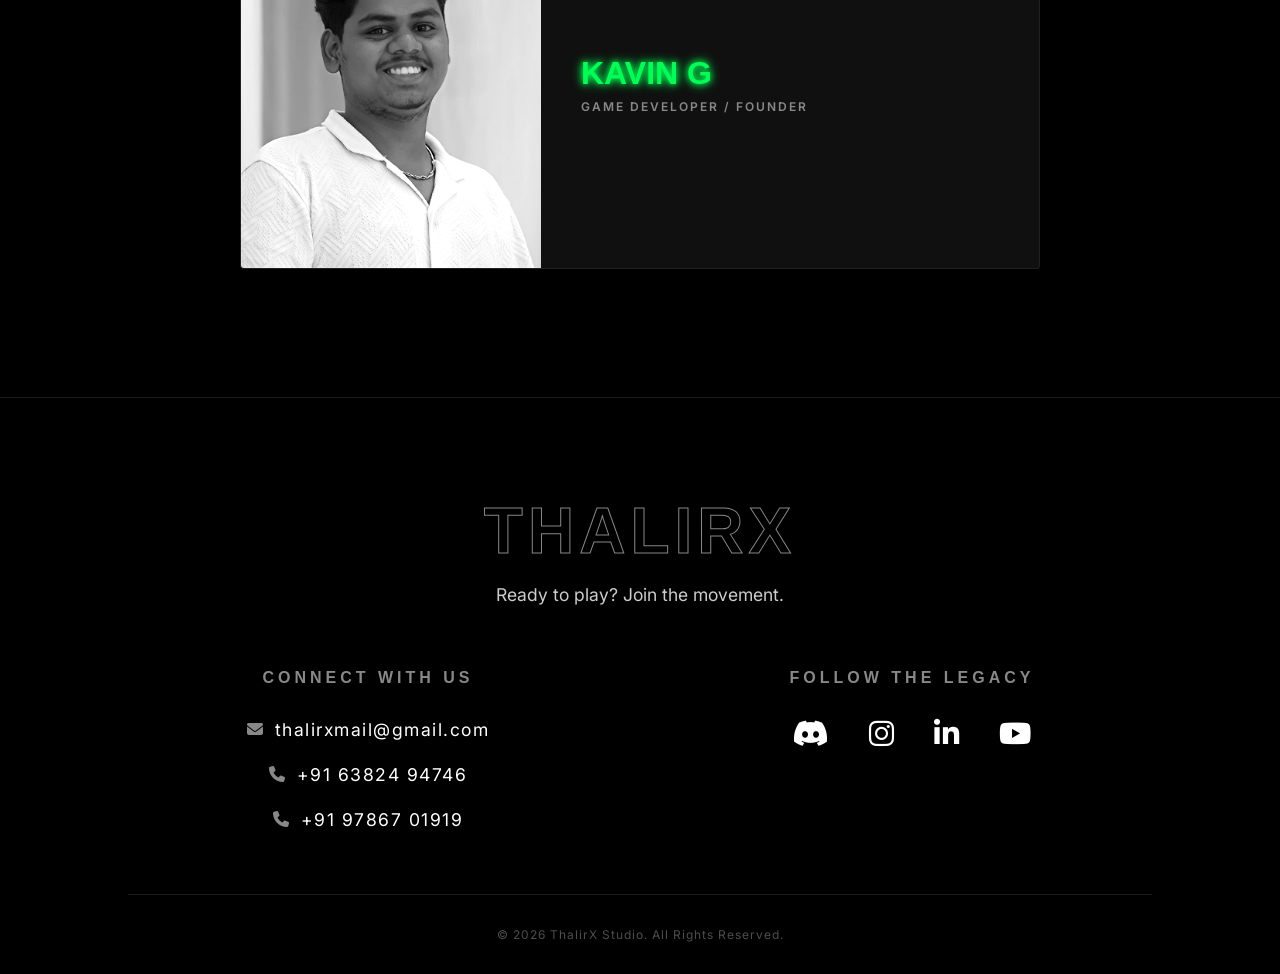
==== commit 4426e436: "Update: Refined Founder section title to singular and cleaned up whitespace" ====
--- a/index.html
+++ b/index.html
@@ -139,7 +139,7 @@
         <li><a href="#projects"><i class="fa-solid fa-gamepad"></i><span>Projects</span></a></li>
         <li><a href="#portfolio"><i class="fa-solid fa-briefcase"></i><span>Portfolio</span></a></li>
         <li><a href="#community"><i class="fa-solid fa-people-group"></i><span>Community</span></a></li>
-        <li><a href="#founders"><i class="fa-solid fa-users"></i><span>Founders</span></a></li>
+        <li><a href="#founders"><i class="fa-solid fa-users"></i><span>Founder</span></a></li>
         <li><a href="#contact"><i class="fa-solid fa-address-book"></i><span>Contact</span></a></li>
     </ul>
 
@@ -172,8 +172,10 @@
             <h2 class="section-title">ABOUT THALIRX</h2>
             <div class="about-grid">
                 <div class="about-text">
-                    <p style="color: var(--text-primary); font-weight: 600; font-size: 1.1rem; border-left: 3px solid var(--accent); padding-left: 1rem; margin-bottom: 2rem;">
-                        ThalirX Studio is a game development and web application company in Tamil Nadu, India, specializing in Unreal Engine, C++ programming, and backend systems.
+                    <p
+                        style="color: var(--text-primary); font-weight: 600; font-size: 1.1rem; border-left: 3px solid var(--accent); padding-left: 1rem; margin-bottom: 2rem;">
+                        ThalirX Studio is a game development and web application company in Tamil Nadu, India,
+                        specializing in Unreal Engine, C++ programming, and backend systems.
                     </p>
                     <p>
                         Founded on <span class="highlight">March 20, 2025</span>,
@@ -260,6 +262,7 @@
             max-width: 650px;
             margin: 0 auto;
         }
+
         .why-grid .service-card {
             aspect-ratio: 1 / 1;
             display: flex;
@@ -269,20 +272,24 @@
             text-align: center;
             padding: 2rem 1.5rem;
         }
+
         .why-grid .service-card h3 {
             font-size: 1.1rem;
             margin-bottom: 0.5rem;
         }
+
         .why-grid .service-card p {
             font-size: 0.9rem;
             line-height: 1.5;
             margin: 0;
         }
+
         @media (max-width: 768px) {
             .why-grid {
                 grid-template-columns: 1fr;
                 max-width: 400px;
             }
+
             .why-grid .service-card {
                 aspect-ratio: auto;
                 min-height: 220px;
@@ -293,13 +300,14 @@
         <div class="container">
             <h2 class="section-title">WHY THALIRX</h2>
             <div class="why-grid">
-                
+
                 <div class="service-card glass-panel" data-tilt>
                     <div class="service-icon">
                         <i class="fa-solid fa-code" style="font-size: 2.5rem; color: var(--text-primary);"></i>
                     </div>
                     <h3><span class="highlight">Developer Mindset</span></h3>
-                    <p>We don’t just make things look good — we build scalable systems that actively solve core architecture problems.</p>
+                    <p>We don’t just make things look good — we build scalable systems that actively solve core
+                        architecture problems.</p>
                 </div>
 
                 <div class="service-card glass-panel" data-tilt>
@@ -307,7 +315,8 @@
                         <i class="fa-solid fa-layer-group" style="font-size: 2.5rem; color: var(--text-primary);"></i>
                     </div>
                     <h3><span class="highlight">Game-Level Detail</span></h3>
-                    <p>Our background in atmospheric game engineering brings deep cinematic quality and polish into every project.</p>
+                    <p>Our background in atmospheric game engineering brings deep cinematic quality and polish into
+                        every project.</p>
                 </div>
 
                 <div class="service-card glass-panel" data-tilt>
@@ -315,7 +324,8 @@
                         <i class="fa-solid fa-server" style="font-size: 2.5rem; color: var(--text-primary);"></i>
                     </div>
                     <h3><span class="highlight">Full Stack Capability</span></h3>
-                    <p>From complex backend logic to frontend immersive experience, we handle the complete product lifecycle.</p>
+                    <p>From complex backend logic to frontend immersive experience, we handle the complete product
+                        lifecycle.</p>
                 </div>
 
                 <div class="service-card glass-panel" data-tilt>
@@ -323,7 +333,8 @@
                         <i class="fa-solid fa-bullseye" style="font-size: 2.5rem; color: var(--text-primary);"></i>
                     </div>
                     <h3><span class="highlight">Finish What We Start</span></h3>
-                    <p>No half-done prototypes. We focus relentlessly on building, refining, and fully launching digital products.</p>
+                    <p>No half-done prototypes. We focus relentlessly on building, refining, and fully launching digital
+                        products.</p>
                 </div>
 
             </div>
@@ -348,7 +359,8 @@
                     </div>
                     <h3><span class="highlight">Game Development</span></h3>
                     <span class="service-subtitle"><span class="highlight">Core Focus</span></span>
-                    <p>We design and develop original games with strong atmosphere, storytelling, and immersive gameplay experiences.</p>
+                    <p>We design and develop original games with strong atmosphere, storytelling, and immersive gameplay
+                        experiences.</p>
                     <ul class="service-list">
                         <li>Game design and concept creation</li>
                         <li>3D asset development</li>
@@ -364,7 +376,8 @@
                         <svg width="40" height="40" viewBox="0 0 24 24" fill="none" stroke="currentColor"
                             stroke-width="1.5" stroke-linecap="round" stroke-linejoin="round">
                             <circle cx="12" cy="12" r="10" />
-                            <path d="M12 2a15.3 15.3 0 0 1 4 10 15.3 15.3 0 0 1-4 10 15.3 15.3 0 0 1-4-10 15.3 15.3 0 0 1 4-10z" />
+                            <path
+                                d="M12 2a15.3 15.3 0 0 1 4 10 15.3 15.3 0 0 1-4 10 15.3 15.3 0 0 1-4-10 15.3 15.3 0 0 1 4-10z" />
                             <path d="M2 12h20" />
                         </svg>
                     </div>
@@ -472,7 +485,7 @@
         <div class="container">
             <h2 class="section-title">WEB PORTFOLIO</h2>
             <div class="projects-grid">
-                
+
                 <div class="project-card">
                     <div class="project-image"
                         style="background-image: url('assets/pf/main.jpeg'); background-size: contain; background-repeat: no-repeat; background-position: center; background-color: #0b0b0b;">
@@ -493,7 +506,7 @@
     <div class="retro-banner"></div>
 
     <section id="founders" class="founders">
-        <h2 class="section-title">THE FOUNDERS</h2>
+        <h2 class="section-title">THE FOUNDER</h2>
         <div class="founders-grid">
             <div class="founder-card" data-tilt>
                 <!-- Kavin G Image placeholder -->
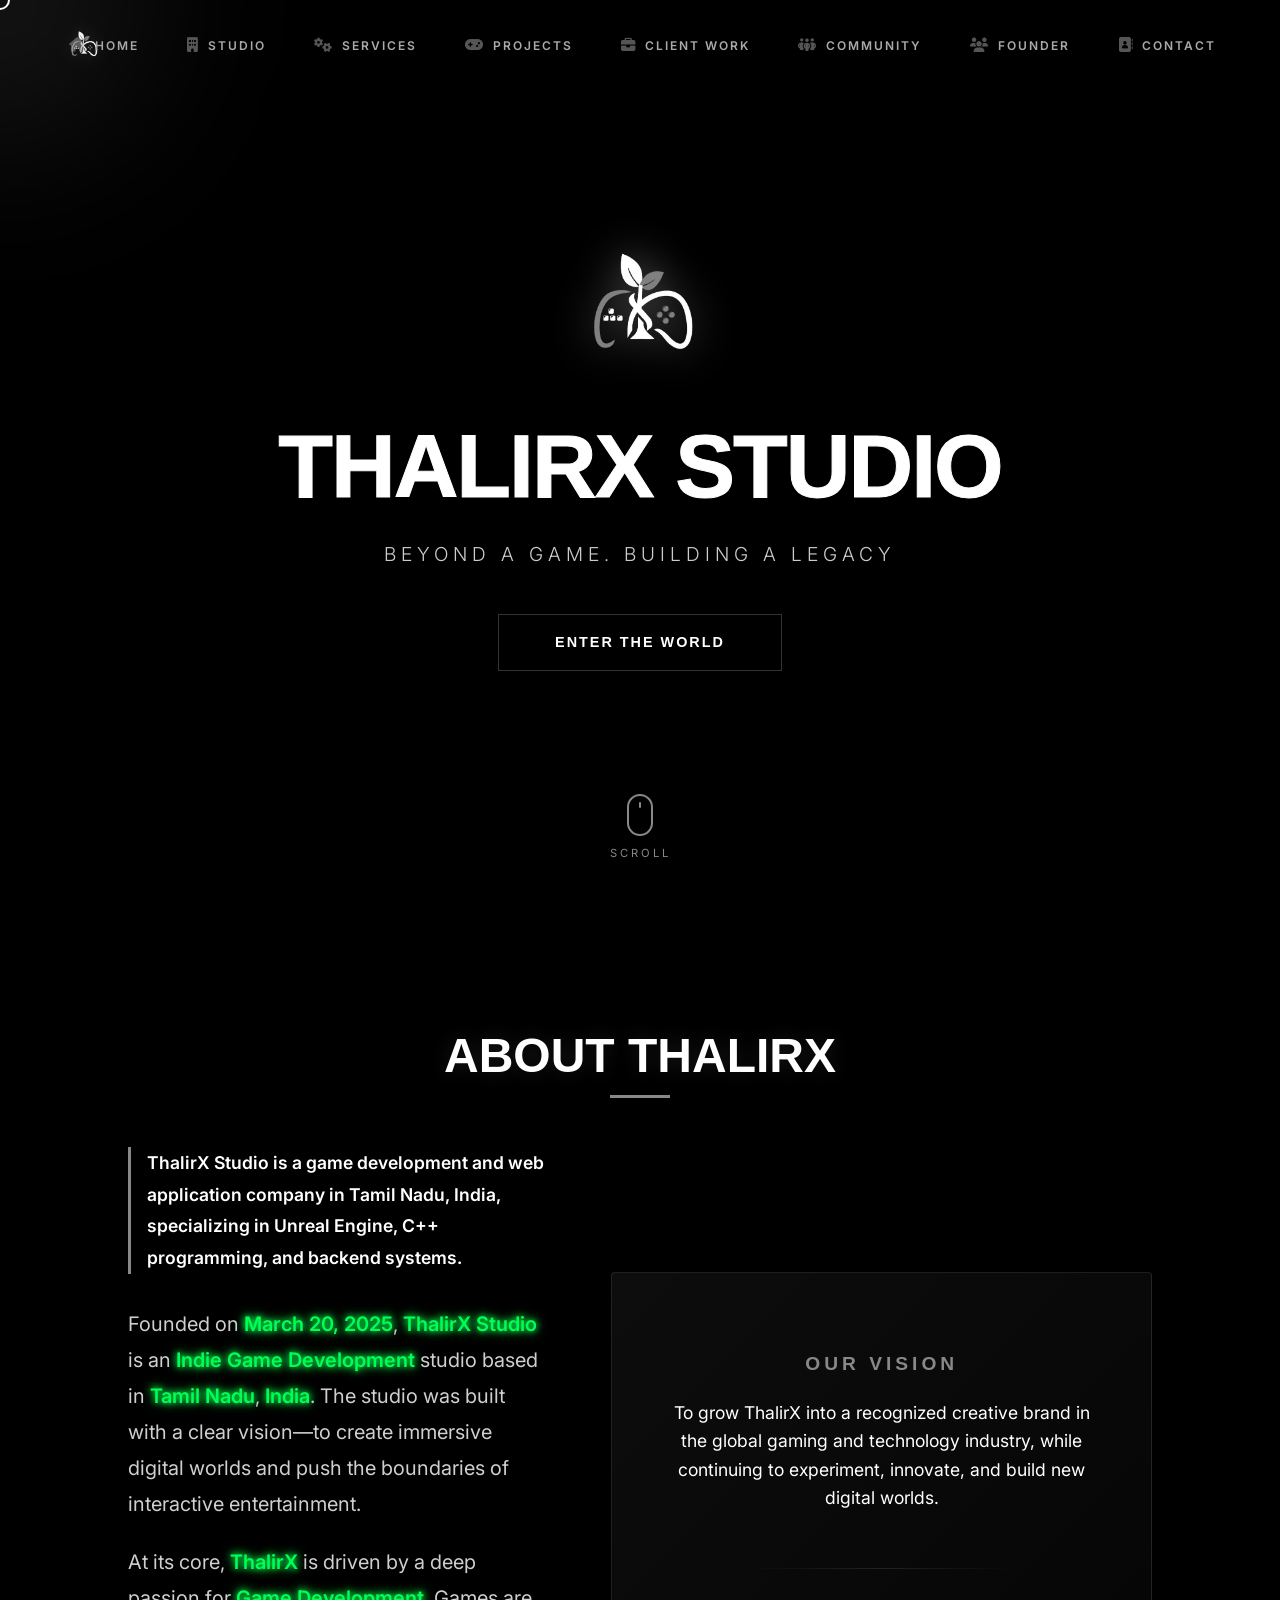
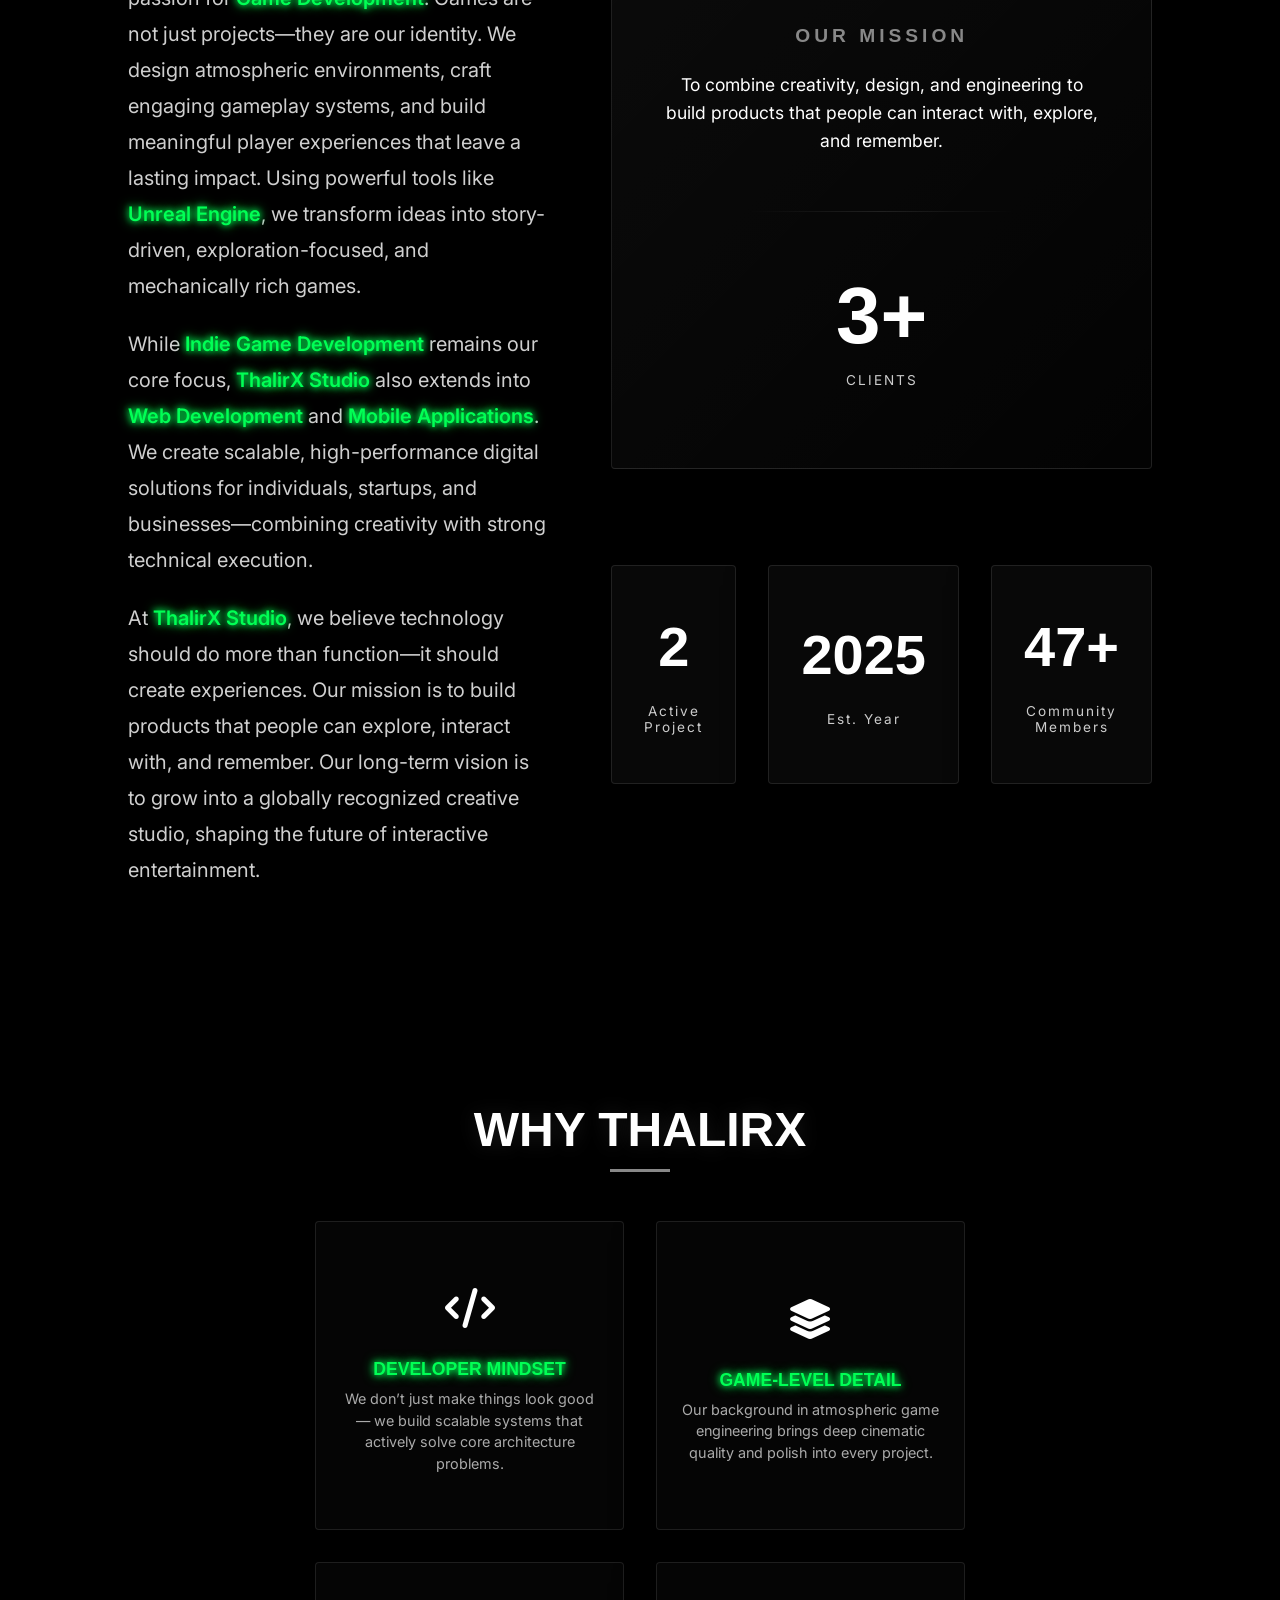
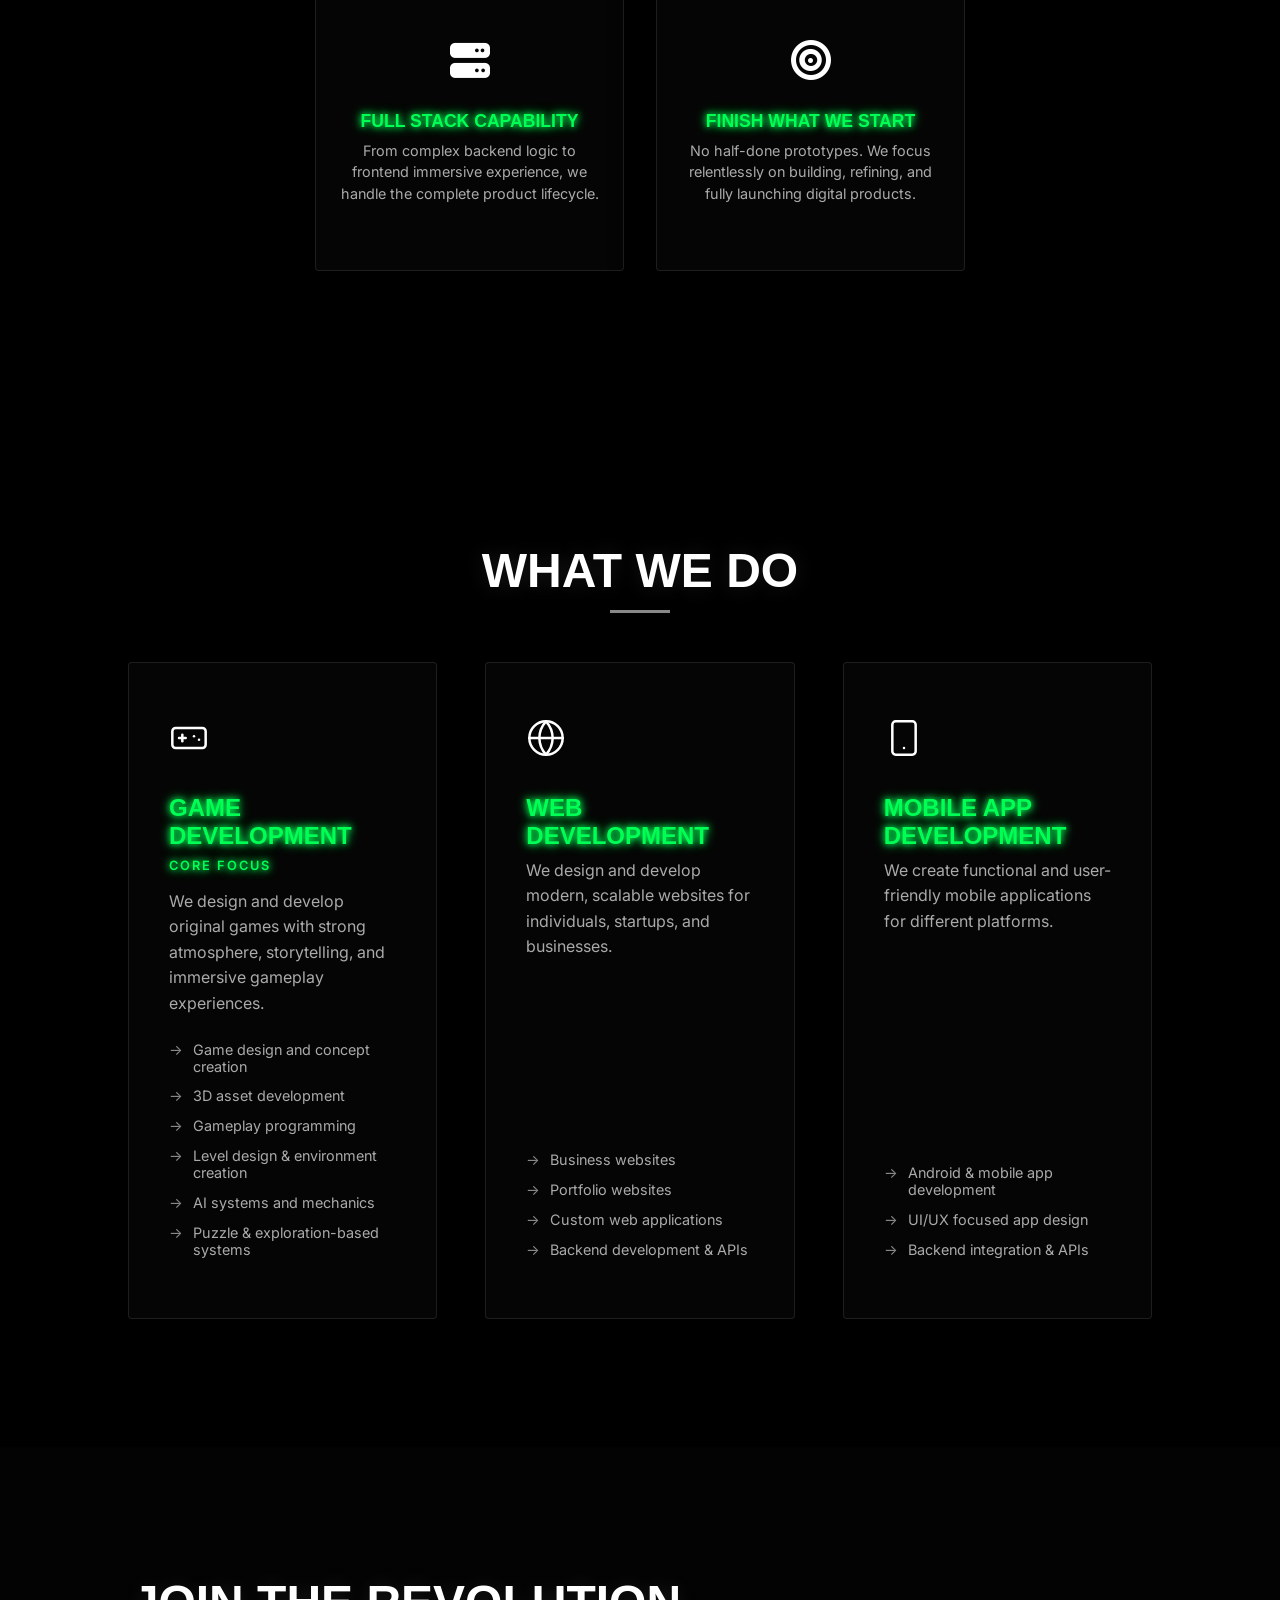
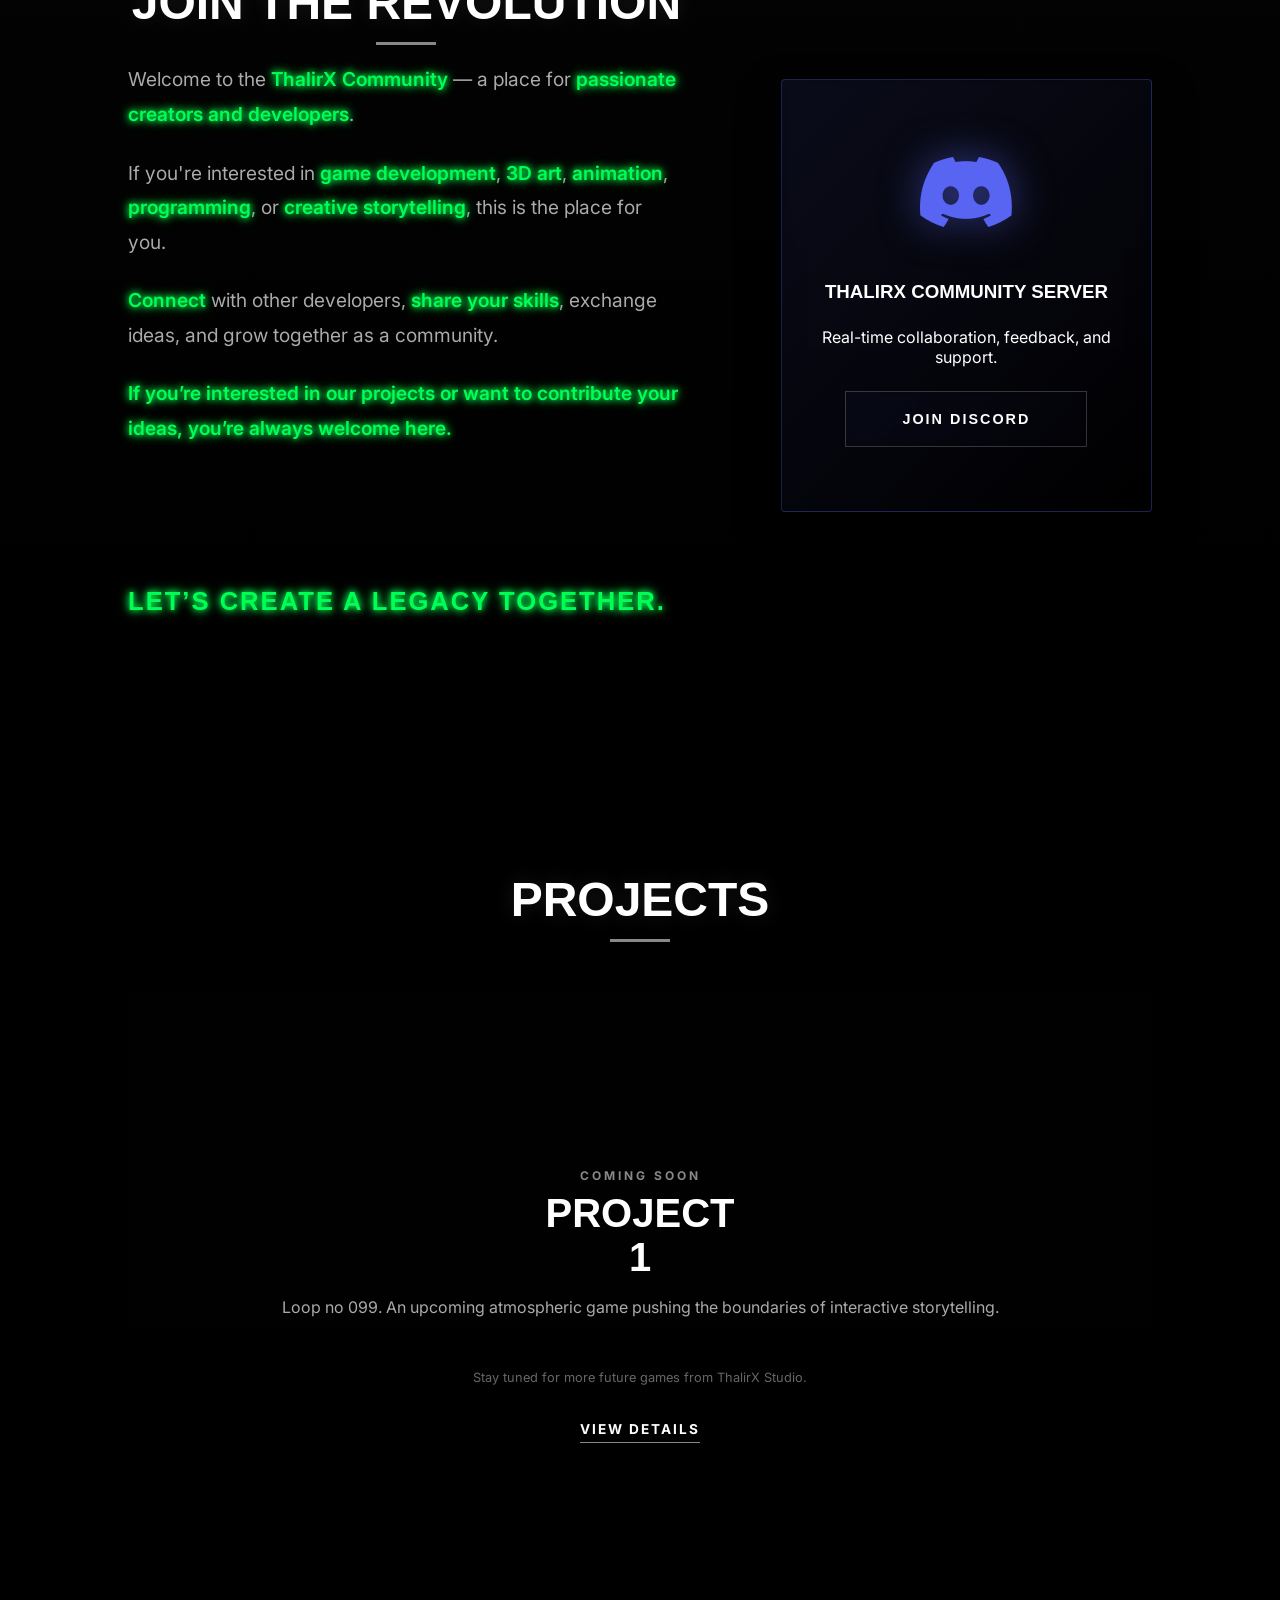
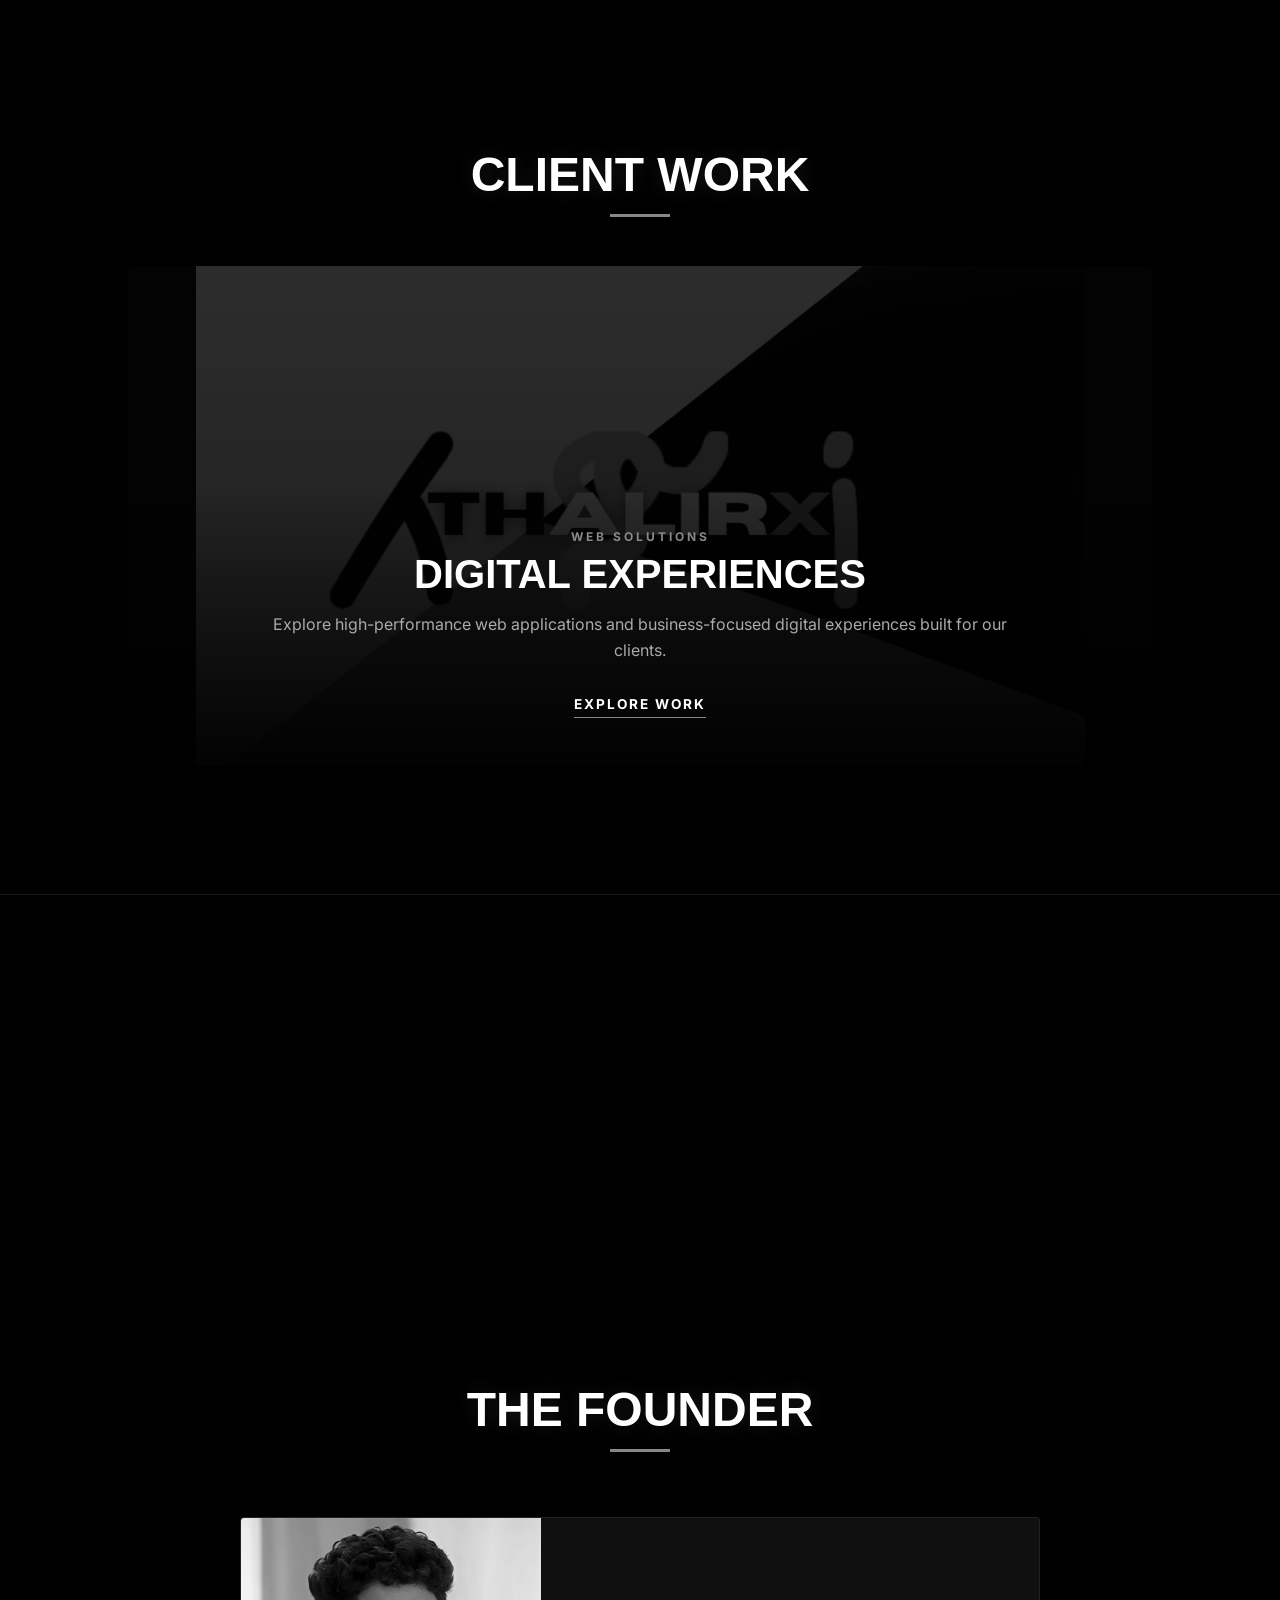
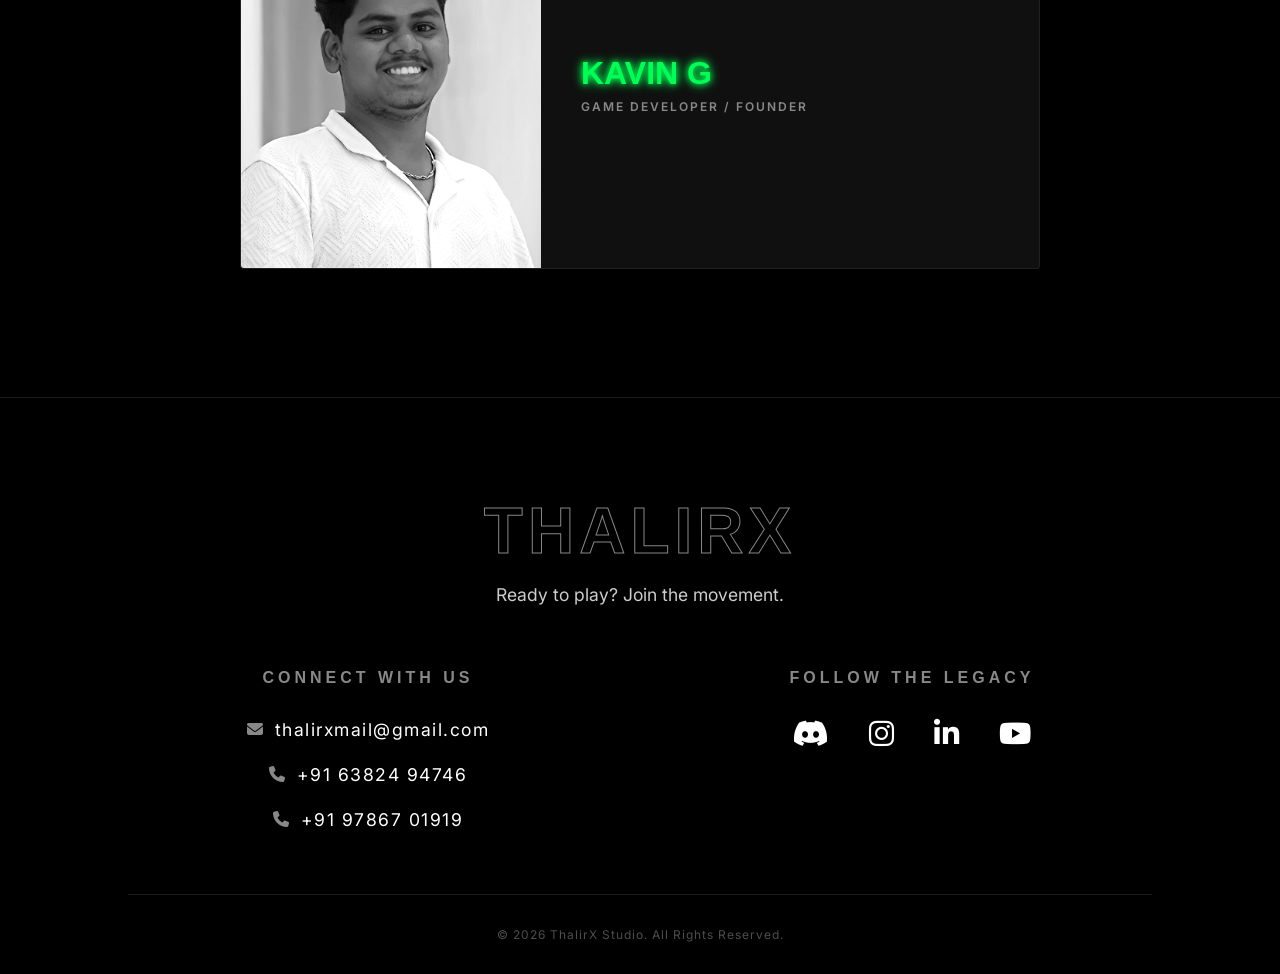
==== commit f171c853: "Rename Portfolio to Client Work for branding consistency" ====
--- a/index.html
+++ b/index.html
@@ -137,7 +137,7 @@
         <li><a href="#about"><i class="fa-solid fa-building"></i><span>Studio</span></a></li>
         <li><a href="#services"><i class="fa-solid fa-gears"></i><span>Services</span></a></li>
         <li><a href="#projects"><i class="fa-solid fa-gamepad"></i><span>Projects</span></a></li>
-        <li><a href="#portfolio"><i class="fa-solid fa-briefcase"></i><span>Portfolio</span></a></li>
+        <li><a href="#portfolio"><i class="fa-solid fa-briefcase"></i><span>Client Work</span></a></li>
         <li><a href="#community"><i class="fa-solid fa-people-group"></i><span>Community</span></a></li>
         <li><a href="#founders"><i class="fa-solid fa-users"></i><span>Founder</span></a></li>
         <li><a href="#contact"><i class="fa-solid fa-address-book"></i><span>Contact</span></a></li>
@@ -483,18 +483,18 @@
 
     <section id="portfolio" class="projects">
         <div class="container">
-            <h2 class="section-title">WEB PORTFOLIO</h2>
+            <h2 class="section-title">CLIENT WORK</h2>
             <div class="projects-grid">
-
                 <div class="project-card">
                     <div class="project-image"
                         style="background-image: url('assets/pf/main.jpeg'); background-size: contain; background-repeat: no-repeat; background-position: center; background-color: #0b0b0b;">
                     </div>
                     <div class="project-content">
-                        <span class="project-category">WEB DEVELOPMENT</span>
-                        <h3>PORTFOLIO</h3>
-                        <p>Explore our web development projects and client portfolios.</p>
-                        <a href="./portfolio.html" class="project-link">VIEW PORTFOLIO</a>
+                        <span class="project-category">WEB SOLUTIONS</span>
+                        <h3>DIGITAL EXPERIENCES</h3>
+                        <p>Explore high-performance web applications and business-focused digital experiences built for
+                            our clients.</p>
+                        <a href="./portfolio.html" class="project-link">EXPLORE WORK</a>
                     </div>
                 </div>
 
